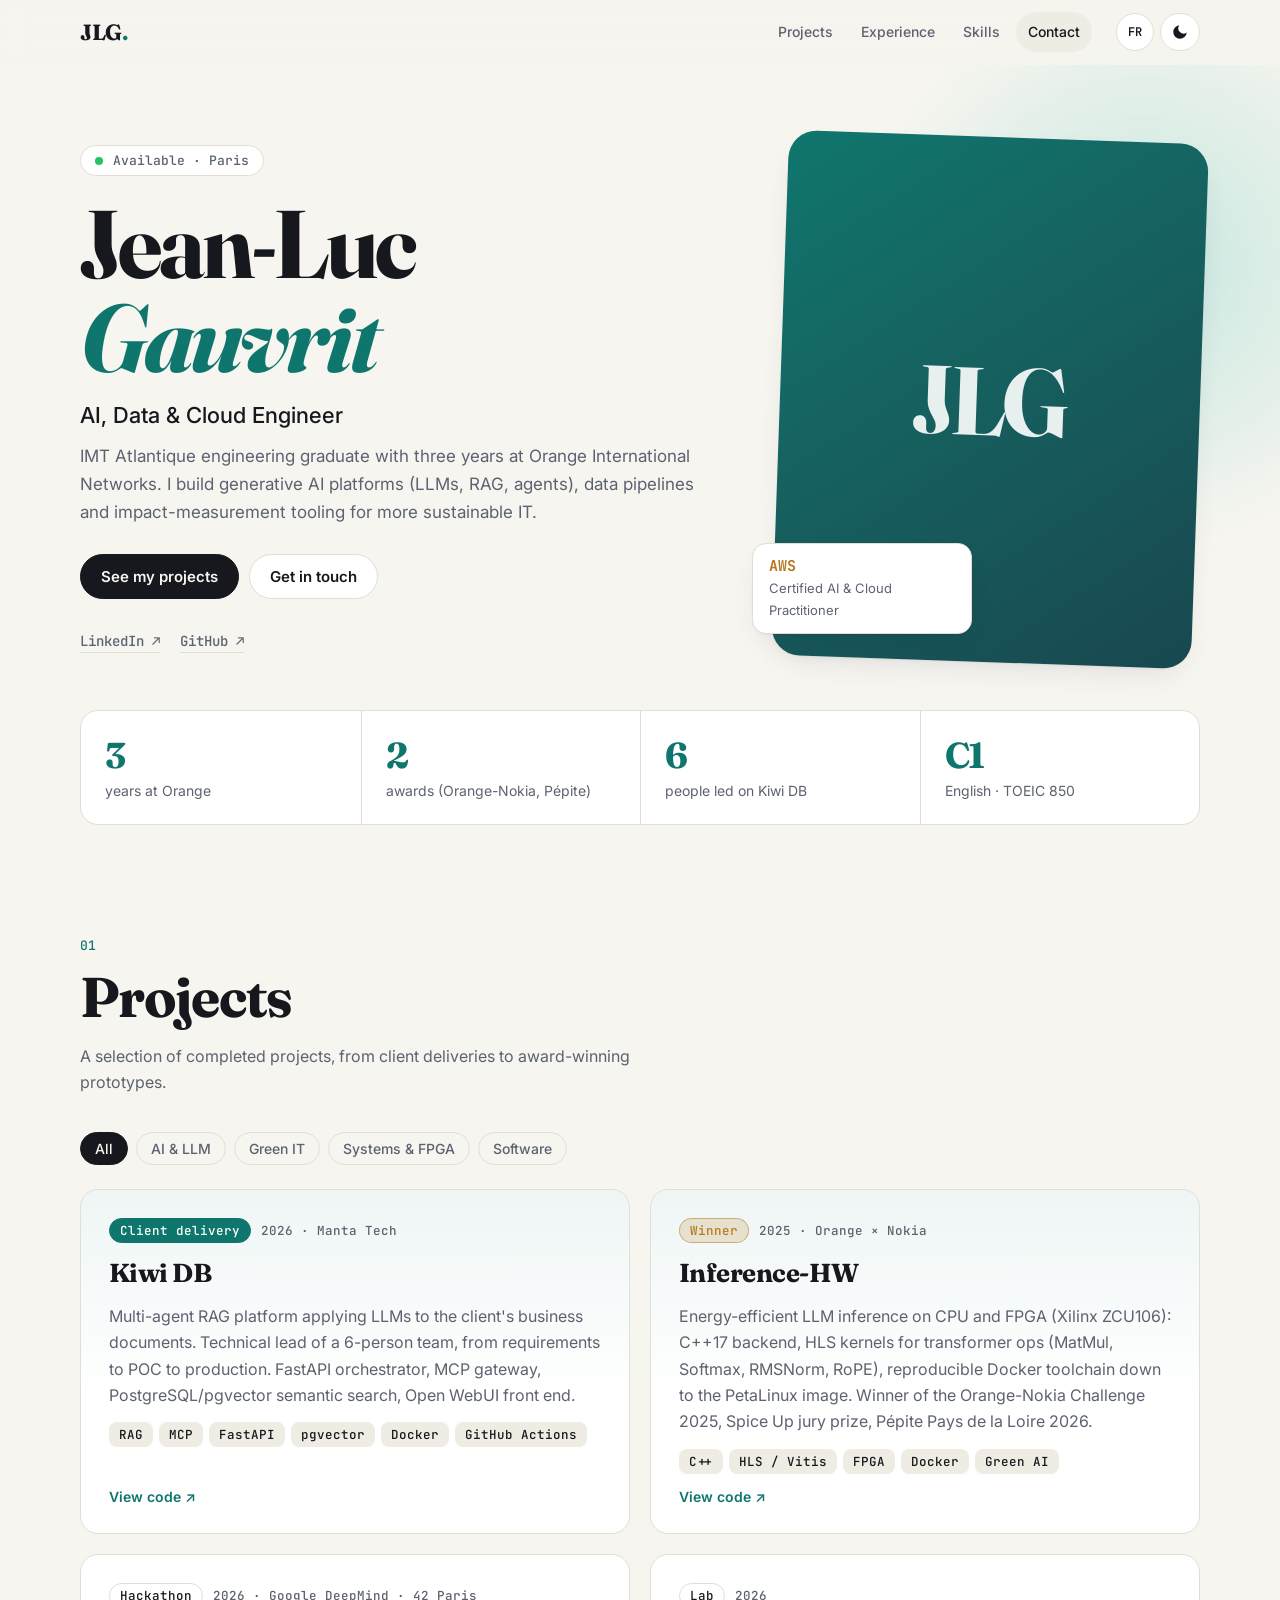
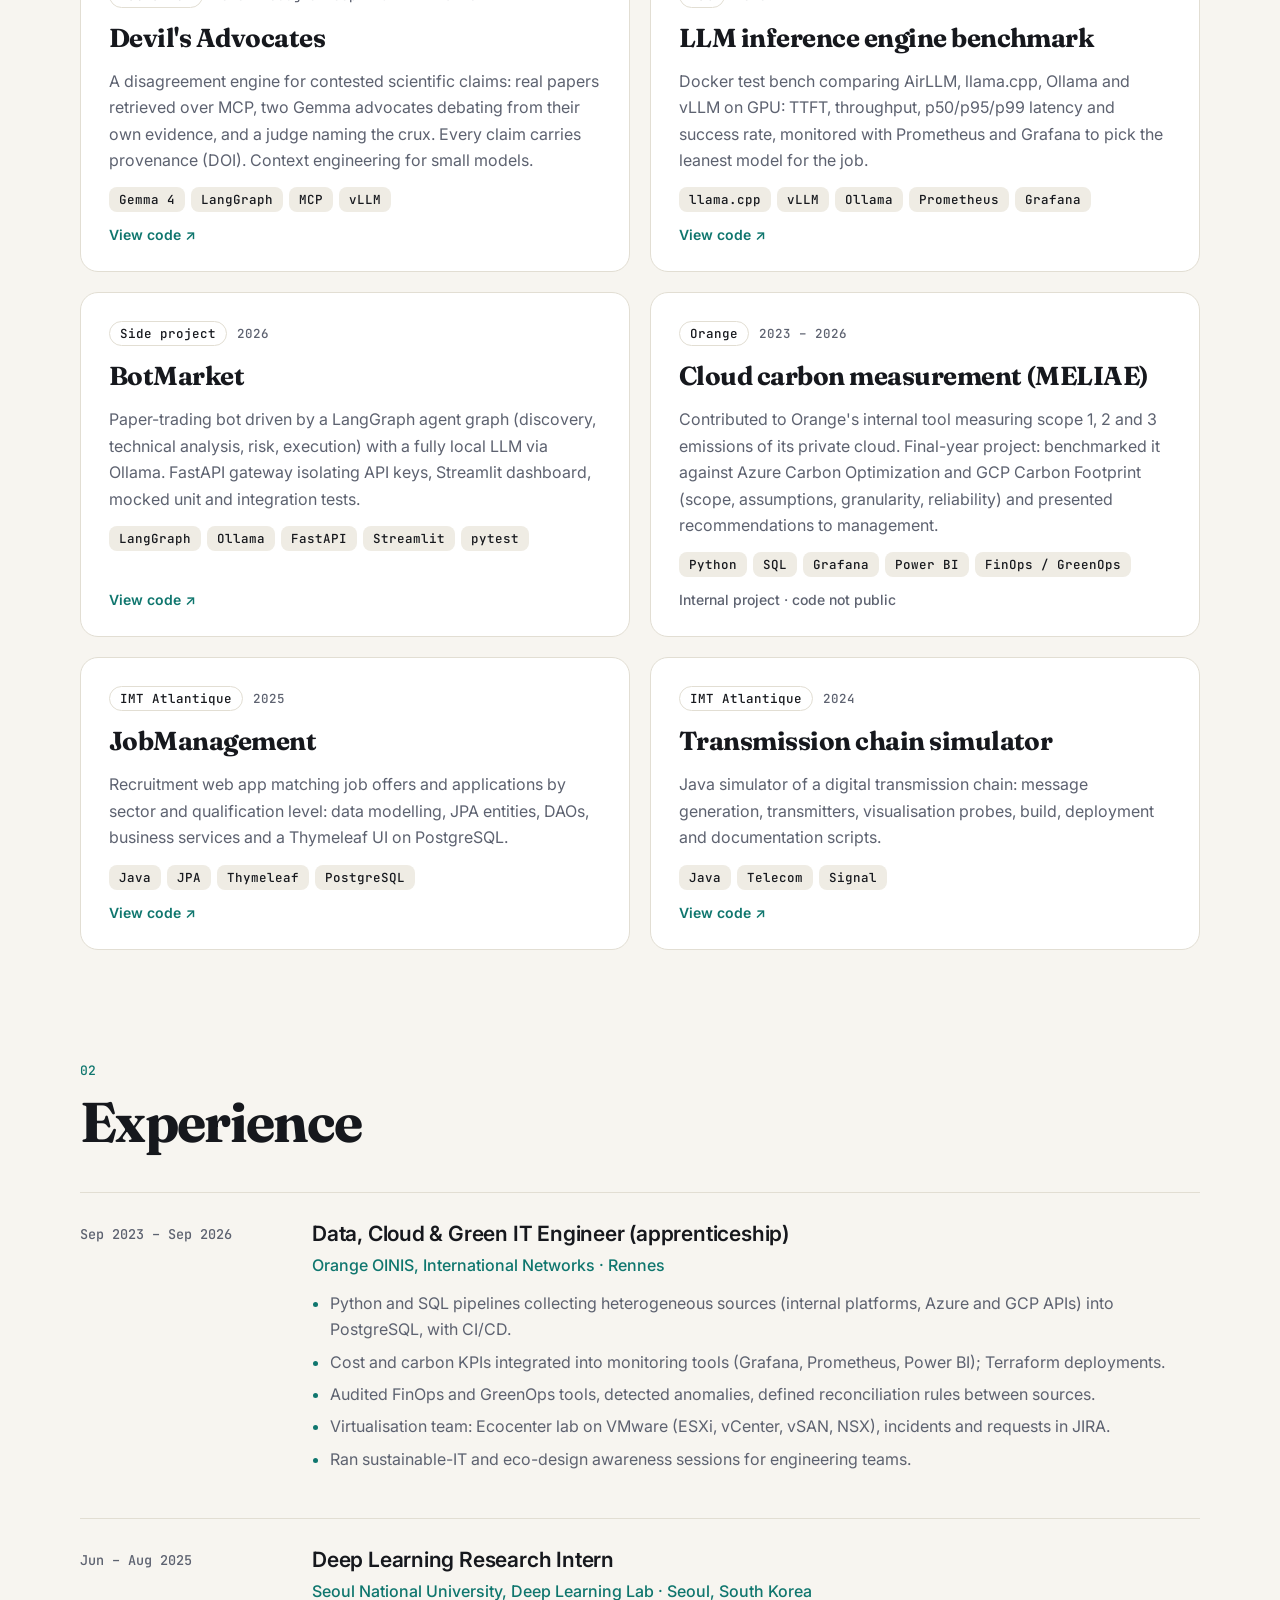
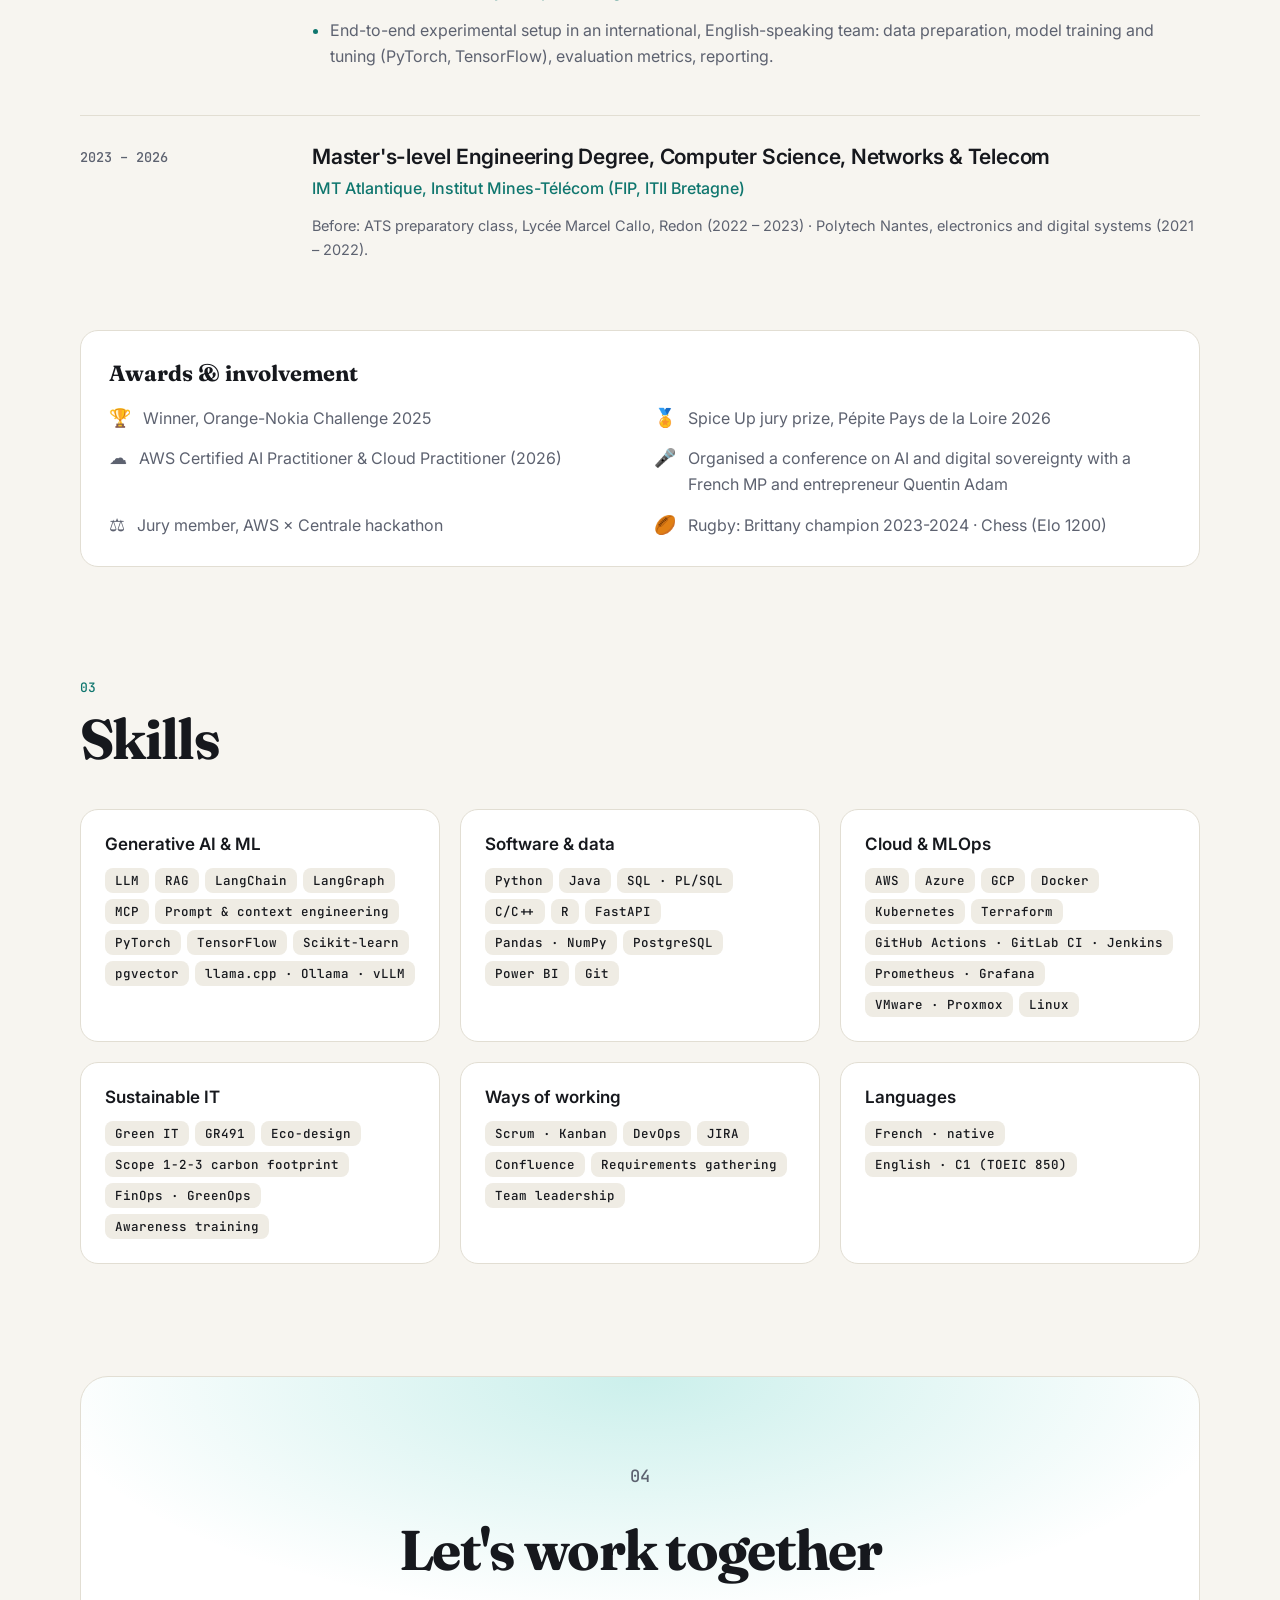
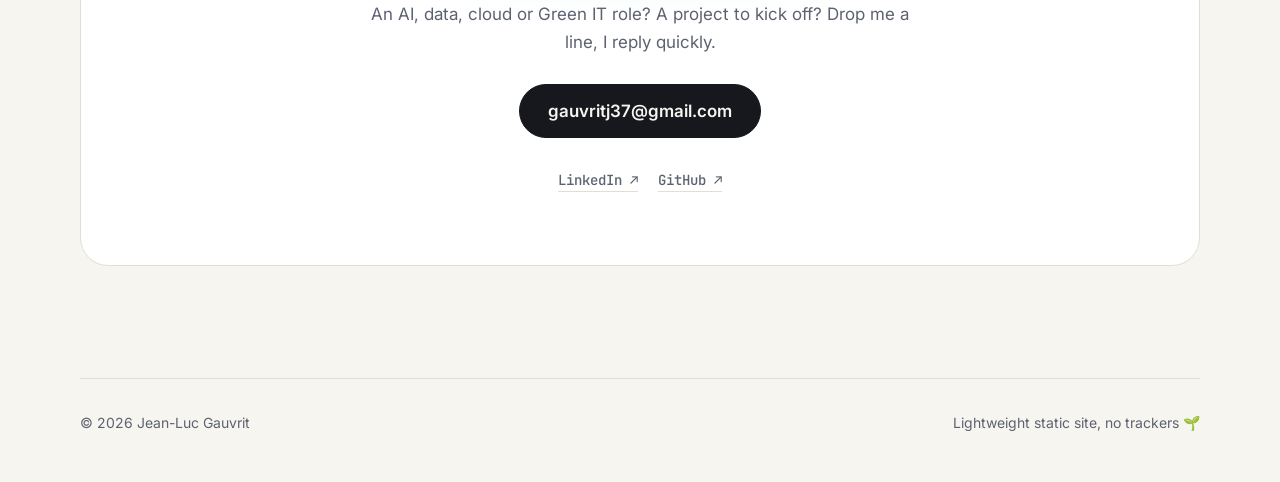
==== index.html @ 1c4a5a90 "Add bilingual static portfolio site for GitHub Pages Single-page portfolio (projects, experience, sk" ====
<!doctype html>
<html lang="fr">
<head>
  <meta charset="utf-8">
  <meta name="viewport" content="width=device-width, initial-scale=1">
  <title>Jean-Luc Gauvrit · Ingénieur IA, Data & Cloud</title>
  <meta name="description" content="Portfolio de Jean-Luc Gauvrit, ingénieur IMT Atlantique : IA générative (LLM, RAG, agents), data, cloud et Green IT. Projets, parcours et contact.">
  <meta property="og:title" content="Jean-Luc Gauvrit · Ingénieur IA, Data & Cloud">
  <meta property="og:description" content="IA générative, data, cloud et Green IT. Projets, parcours et contact.">
  <meta property="og:type" content="website">
  <meta property="og:image" content="assets/img/photo.jpg">
  <link rel="icon" href="assets/img/favicon.svg" type="image/svg+xml">
  <link rel="preconnect" href="https://fonts.googleapis.com">
  <link rel="preconnect" href="https://fonts.gstatic.com" crossorigin>
  <link href="https://fonts.googleapis.com/css2?family=Fraunces:opsz,wght@9..144,500;9..144,700&family=Inter:wght@400;500;600&family=JetBrains+Mono:wght@400;500&display=swap" rel="stylesheet">
  <link rel="stylesheet" href="assets/css/style.css">
  <script>
    // Applique thème et langue avant le rendu pour éviter un flash
    (function () {
      try {
        var t = localStorage.getItem('theme');
        if (t) document.documentElement.dataset.theme = t;
        var l = localStorage.getItem('lang');
        if (l) document.documentElement.lang = l;
      } catch (e) {}
    })();
  </script>
</head>
<body>
  <a class="skip" href="#main">Aller au contenu</a>

  <header class="nav" id="top">
    <div class="wrap nav__inner">
      <a class="brand" href="#top" aria-label="Accueil">JLG<span>.</span></a>
      <nav class="nav__links" aria-label="Navigation principale">
        <a href="#projets"><span lang="fr">Projets</span><span lang="en">Projects</span></a>
        <a href="#parcours"><span lang="fr">Parcours</span><span lang="en">Experience</span></a>
        <a href="#competences"><span lang="fr">Compétences</span><span lang="en">Skills</span></a>
        <a href="#contact">Contact</a>
      </nav>
      <div class="nav__tools">
        <button class="tool" id="langToggle" type="button" aria-label="Switch language">
          <span lang="fr">EN</span><span lang="en">FR</span>
        </button>
        <button class="tool" id="themeToggle" type="button" aria-label="Changer de thème">
          <svg class="i-moon" viewBox="0 0 24 24" width="18" height="18" aria-hidden="true"><path fill="currentColor" d="M21 12.8A9 9 0 1 1 11.2 3a7 7 0 0 0 9.8 9.8Z"/></svg>
          <svg class="i-sun" viewBox="0 0 24 24" width="18" height="18" aria-hidden="true"><circle cx="12" cy="12" r="4.5" fill="currentColor"/><g stroke="currentColor" stroke-width="2" stroke-linecap="round"><path d="M12 2v2M12 20v2M2 12h2M20 12h2M4.9 4.9l1.4 1.4M17.7 17.7l1.4 1.4M4.9 19.1l1.4-1.4M17.7 6.3l1.4-1.4"/></g></svg>
        </button>
      </div>
    </div>
  </header>

  <main id="main">
    <!-- HERO -->
    <section class="hero wrap">
      <div class="hero__text reveal">
        <p class="eyebrow">
          <span class="dot" aria-hidden="true"></span>
          <span lang="fr">Disponible · Paris</span><span lang="en">Available · Paris</span>
        </p>
        <h1>Jean-Luc<br><em>Gauvrit</em></h1>
        <p class="hero__role">
          <span lang="fr">Ingénieur IA, Data &amp; Cloud</span><span lang="en">AI, Data &amp; Cloud Engineer</span>
        </p>
        <p class="hero__lead">
          <span lang="fr">Diplômé d'IMT Atlantique, trois ans chez Orange International Networks. Je conçois des plateformes d'IA générative (LLM, RAG, agents), des pipelines de données et des outils de mesure d'impact pour un numérique plus sobre.</span>
          <span lang="en">IMT Atlantique engineering graduate with three years at Orange International Networks. I build generative AI platforms (LLMs, RAG, agents), data pipelines and impact-measurement tooling for more sustainable IT.</span>
        </p>
        <div class="hero__cta">
          <a class="btn btn--primary" href="#projets"><span lang="fr">Voir mes projets</span><span lang="en">See my projects</span></a>
          <a class="btn" href="#contact"><span lang="fr">Me contacter</span><span lang="en">Get in touch</span></a>
          <a class="btn btn--ghost" id="cvLink" href="assets/cv/CV_Jean-Luc_Gauvrit.pdf" download hidden>
            <svg viewBox="0 0 24 24" width="16" height="16" aria-hidden="true"><path fill="none" stroke="currentColor" stroke-width="2" stroke-linecap="round" stroke-linejoin="round" d="M12 3v12m0 0-5-5m5 5 5-5M4 21h16"/></svg>
            <span lang="fr">CV (PDF)</span><span lang="en">Resume (PDF)</span>
          </a>
        </div>
        <ul class="socials" aria-label="Réseaux">
          <li><a href="https://www.linkedin.com/in/jean-luc-gauvrit-8903a8223/" target="_blank" rel="noopener">LinkedIn ↗</a></li>
          <li><a href="https://github.com/JLucGauvrit" target="_blank" rel="noopener">GitHub ↗</a></li>
        </ul>
      </div>
      <figure class="hero__photo reveal">
        <div class="photo-frame">
          <img src="assets/img/photo.jpg" alt="Portrait de Jean-Luc Gauvrit" width="520" height="640"
               onerror="this.parentElement.classList.add('is-empty'); this.remove();">
          <span class="photo-fallback" aria-hidden="true">JLG</span>
        </div>
        <figcaption class="badge">
          <strong>AWS</strong>
          <span lang="fr">Certifié AI &amp; Cloud Practitioner</span><span lang="en">Certified AI &amp; Cloud Practitioner</span>
        </figcaption>
      </figure>
    </section>

    <!-- STATS -->
    <section class="wrap stats reveal" aria-label="Chiffres clés">
      <div class="stat"><b>3</b><span lang="fr">ans chez Orange</span><span lang="en">years at Orange</span></div>
      <div class="stat"><b>2</b><span lang="fr">prix (Orange-Nokia, Pépite)</span><span lang="en">awards (Orange-Nokia, Pépite)</span></div>
      <div class="stat"><b>6</b><span lang="fr">personnes pilotées sur Kiwi DB</span><span lang="en">people led on Kiwi DB</span></div>
      <div class="stat"><b>C1</b><span lang="fr">anglais · TOEIC 850</span><span lang="en">English · TOEIC 850</span></div>
    </section>

    <!-- PROJETS -->
    <section class="section wrap" id="projets">
      <header class="section__head reveal">
        <p class="kicker">01</p>
        <h2><span lang="fr">Projets</span><span lang="en">Projects</span></h2>
        <p class="section__sub">
          <span lang="fr">Une sélection de projets aboutis, du prototype livré au client à la solution primée.</span>
          <span lang="en">A selection of completed projects, from client deliveries to award-winning prototypes.</span>
        </p>
      </header>

      <div class="filters reveal" role="group" aria-label="Filtrer les projets">
        <button class="chip is-active" data-filter="all"><span lang="fr">Tous</span><span lang="en">All</span></button>
        <button class="chip" data-filter="ia"><span lang="fr">IA &amp; LLM</span><span lang="en">AI &amp; LLM</span></button>
        <button class="chip" data-filter="green">Green IT</button>
        <button class="chip" data-filter="hw"><span lang="fr">Systèmes &amp; FPGA</span><span lang="en">Systems &amp; FPGA</span></button>
        <button class="chip" data-filter="dev"><span lang="fr">Développement</span><span lang="en">Software</span></button>
      </div>

      <div class="projects">
        <article class="project project--feature reveal" data-tags="ia dev">
          <div class="project__meta">
            <span class="pill pill--accent"><span lang="fr">Livré client</span><span lang="en">Client delivery</span></span>
            <span>2026 · Manta Tech</span>
          </div>
          <h3>Kiwi DB</h3>
          <p>
            <span lang="fr">Plateforme RAG multi-agents appliquant les LLM aux documents métier du client. Pilotage technique d'une équipe de 6 : recueil du besoin, POC puis mise en production. Orchestrateur FastAPI, passerelle MCP, recherche sémantique PostgreSQL/pgvector, interface Open WebUI.</span>
            <span lang="en">Multi-agent RAG platform applying LLMs to the client's business documents. Technical lead of a 6-person team, from requirements to POC to production. FastAPI orchestrator, MCP gateway, PostgreSQL/pgvector semantic search, Open WebUI front end.</span>
          </p>
          <ul class="tags"><li>RAG</li><li>MCP</li><li>FastAPI</li><li>pgvector</li><li>Docker</li><li>GitHub Actions</li></ul>
          <a class="project__link" href="https://github.com/JLucGauvrit/Kiwi-DB" target="_blank" rel="noopener"><span lang="fr">Voir le code</span><span lang="en">View code</span> ↗</a>
        </article>

        <article class="project project--feature reveal" data-tags="hw green ia">
          <div class="project__meta">
            <span class="pill pill--gold"><span lang="fr">Lauréat</span><span lang="en">Winner</span></span>
            <span>2025 · Orange × Nokia</span>
          </div>
          <h3>Inference-HW</h3>
          <p>
            <span lang="fr">Inférence de LLM sobre en énergie sur CPU et FPGA (Xilinx ZCU106) : backend C++17, noyaux HLS pour les opérations transformer (MatMul, Softmax, RMSNorm, RoPE), chaîne Docker reproductible jusqu'à l'image PetaLinux. Lauréat du Challenge Orange-Nokia 2025, prix du jury Spice Up, Pépite Pays de la Loire 2026.</span>
            <span lang="en">Energy-efficient LLM inference on CPU and FPGA (Xilinx ZCU106): C++17 backend, HLS kernels for transformer ops (MatMul, Softmax, RMSNorm, RoPE), reproducible Docker toolchain down to the PetaLinux image. Winner of the Orange-Nokia Challenge 2025, Spice Up jury prize, Pépite Pays de la Loire 2026.</span>
          </p>
          <ul class="tags"><li>C++</li><li>HLS / Vitis</li><li>FPGA</li><li>Docker</li><li>Green AI</li></ul>
          <a class="project__link" href="https://github.com/JLucGauvrit/Inference-HW" target="_blank" rel="noopener"><span lang="fr">Voir le code</span><span lang="en">View code</span> ↗</a>
        </article>

        <article class="project reveal" data-tags="ia">
          <div class="project__meta">
            <span class="pill">Hackathon</span>
            <span>2026 · Google DeepMind · 42 Paris</span>
          </div>
          <h3>Devil's Advocates</h3>
          <p>
            <span lang="fr">Moteur de désaccord pour affirmations scientifiques contestées : récupération d'articles réels via MCP, deux avocats Gemma qui débattent chacun à partir de leurs sources, un juge qui nomme le point de bascule. Chaque affirmation est sourcée (DOI). Context engineering pour petits modèles.</span>
            <span lang="en">A disagreement engine for contested scientific claims: real papers retrieved over MCP, two Gemma advocates debating from their own evidence, and a judge naming the crux. Every claim carries provenance (DOI). Context engineering for small models.</span>
          </p>
          <ul class="tags"><li>Gemma 4</li><li>LangGraph</li><li>MCP</li><li>vLLM</li></ul>
          <a class="project__link" href="https://github.com/JLucGauvrit/gemma4-hackthon" target="_blank" rel="noopener"><span lang="fr">Voir le code</span><span lang="en">View code</span> ↗</a>
        </article>

        <article class="project reveal" data-tags="ia green">
          <div class="project__meta">
            <span class="pill">Lab</span>
            <span>2026</span>
          </div>
          <h3><span lang="fr">Benchmark des moteurs d'inférence LLM</span><span lang="en">LLM inference engine benchmark</span></h3>
          <p>
            <span lang="fr">Banc d'essai Docker comparant AirLLM, llama.cpp, Ollama et vLLM sur GPU : TTFT, débit, latences p50/p95/p99, taux de succès. Supervision Prometheus et Grafana pour choisir le modèle le plus sobre adapté au besoin.</span>
            <span lang="en">Docker test bench comparing AirLLM, llama.cpp, Ollama and vLLM on GPU: TTFT, throughput, p50/p95/p99 latency and success rate, monitored with Prometheus and Grafana to pick the leanest model for the job.</span>
          </p>
          <ul class="tags"><li>llama.cpp</li><li>vLLM</li><li>Ollama</li><li>Prometheus</li><li>Grafana</li></ul>
          <a class="project__link" href="https://github.com/JLucGauvrit/Benchmarck-moteurs-inferences" target="_blank" rel="noopener"><span lang="fr">Voir le code</span><span lang="en">View code</span> ↗</a>
        </article>

        <article class="project reveal" data-tags="ia dev">
          <div class="project__meta">
            <span class="pill"><span lang="fr">Projet perso</span><span lang="en">Side project</span></span>
            <span>2026</span>
          </div>
          <h3>BotMarket</h3>
          <p>
            <span lang="fr">Bot de trading en paper trading piloté par un graphe d'agents LangGraph (découverte, analyse technique, risque, exécution) et un LLM 100 % local via Ollama. Passerelle FastAPI isolant les clés API, tableau de bord Streamlit, tests unitaires et d'intégration mockés.</span>
            <span lang="en">Paper-trading bot driven by a LangGraph agent graph (discovery, technical analysis, risk, execution) with a fully local LLM via Ollama. FastAPI gateway isolating API keys, Streamlit dashboard, mocked unit and integration tests.</span>
          </p>
          <ul class="tags"><li>LangGraph</li><li>Ollama</li><li>FastAPI</li><li>Streamlit</li><li>pytest</li></ul>
          <a class="project__link" href="https://github.com/JLucGauvrit/BotMarket" target="_blank" rel="noopener"><span lang="fr">Voir le code</span><span lang="en">View code</span> ↗</a>
        </article>

        <article class="project reveal" data-tags="green">
          <div class="project__meta">
            <span class="pill">Orange</span>
            <span>2023 – 2026</span>
          </div>
          <h3><span lang="fr">Mesure carbone des services cloud (MELIAE)</span><span lang="en">Cloud carbon measurement (MELIAE)</span></h3>
          <p>
            <span lang="fr">Contribution à l'outil interne mesurant les émissions scopes 1, 2 et 3 du cloud privé d'Orange. Projet de fin d'études : comparaison avec Azure Carbon Optimization et GCP Carbon Footprint (périmètre, hypothèses, granularité, fiabilité), recommandations présentées au management.</span>
            <span lang="en">Contributed to Orange's internal tool measuring scope 1, 2 and 3 emissions of its private cloud. Final-year project: benchmarked it against Azure Carbon Optimization and GCP Carbon Footprint (scope, assumptions, granularity, reliability) and presented recommendations to management.</span>
          </p>
          <ul class="tags"><li>Python</li><li>SQL</li><li>Grafana</li><li>Power BI</li><li>FinOps / GreenOps</li></ul>
          <span class="project__link project__link--muted"><span lang="fr">Projet interne · code non public</span><span lang="en">Internal project · code not public</span></span>
        </article>

        <article class="project reveal" data-tags="dev">
          <div class="project__meta">
            <span class="pill">IMT Atlantique</span>
            <span>2025</span>
          </div>
          <h3>JobManagement</h3>
          <p>
            <span lang="fr">Application web de recrutement mettant en relation offres d'emploi et candidatures par secteur et niveau de qualification : modélisation des données, entités JPA, DAO, services métier et interface Thymeleaf sur PostgreSQL.</span>
            <span lang="en">Recruitment web app matching job offers and applications by sector and qualification level: data modelling, JPA entities, DAOs, business services and a Thymeleaf UI on PostgreSQL.</span>
          </p>
          <ul class="tags"><li>Java</li><li>JPA</li><li>Thymeleaf</li><li>PostgreSQL</li></ul>
          <a class="project__link" href="https://github.com/JLucGauvrit/SaaS-Gestionnaire-d-Offres-d-Emploi-et-de-Candidatures" target="_blank" rel="noopener"><span lang="fr">Voir le code</span><span lang="en">View code</span> ↗</a>
        </article>

        <article class="project reveal" data-tags="dev hw">
          <div class="project__meta">
            <span class="pill">IMT Atlantique</span>
            <span>2024</span>
          </div>
          <h3><span lang="fr">Simulateur de chaîne de transmission</span><span lang="en">Transmission chain simulator</span></h3>
          <p>
            <span lang="fr">Simulateur Java d'une chaîne de transmission numérique : génération de messages, transmetteurs, sondes de visualisation, scripts de compilation, de déploiement et de documentation.</span>
            <span lang="en">Java simulator of a digital transmission chain: message generation, transmitters, visualisation probes, build, deployment and documentation scripts.</span>
          </p>
          <ul class="tags"><li>Java</li><li><span lang="fr">Télécoms</span><span lang="en">Telecom</span></li><li><span lang="fr">Signal</span><span lang="en">Signal</span></li></ul>
          <a class="project__link" href="https://github.com/JLucGauvrit/SIT-213" target="_blank" rel="noopener"><span lang="fr">Voir le code</span><span lang="en">View code</span> ↗</a>
        </article>
      </div>
    </section>

    <!-- PARCOURS -->
    <section class="section wrap" id="parcours">
      <header class="section__head reveal">
        <p class="kicker">02</p>
        <h2><span lang="fr">Parcours</span><span lang="en">Experience</span></h2>
      </header>

      <div class="timeline">
        <article class="tl reveal">
          <p class="tl__date"><span lang="fr">Sept. 2023 – Sept. 2026</span><span lang="en">Sep 2023 – Sep 2026</span></p>
          <div class="tl__body">
            <h3><span lang="fr">Ingénieur apprenti Data, Cloud &amp; Green IT</span><span lang="en">Data, Cloud &amp; Green IT Engineer (apprenticeship)</span></h3>
            <p class="tl__org">Orange OINIS, International Networks · Rennes</p>
            <ul>
              <li><span lang="fr">Pipelines Python et SQL collectant des sources hétérogènes (plateformes internes, API Azure et GCP) vers PostgreSQL, avec CI/CD.</span><span lang="en">Python and SQL pipelines collecting heterogeneous sources (internal platforms, Azure and GCP APIs) into PostgreSQL, with CI/CD.</span></li>
              <li><span lang="fr">KPI de coûts et de carbone intégrés aux outils de supervision (Grafana, Prometheus, Power BI) ; déploiements Terraform.</span><span lang="en">Cost and carbon KPIs integrated into monitoring tools (Grafana, Prometheus, Power BI); Terraform deployments.</span></li>
              <li><span lang="fr">Audit des outils FinOps et GreenOps, détection d'anomalies, règles de rapprochement entre sources.</span><span lang="en">Audited FinOps and GreenOps tools, detected anomalies, defined reconciliation rules between sources.</span></li>
              <li><span lang="fr">Équipe Virtualisation : lab Ecocenter sous VMware (ESXi, vCenter, vSAN, NSX), incidents et demandes via JIRA.</span><span lang="en">Virtualisation team: Ecocenter lab on VMware (ESXi, vCenter, vSAN, NSX), incidents and requests in JIRA.</span></li>
              <li><span lang="fr">Sensibilisation des équipes au Numérique Responsable et à l'écoconception.</span><span lang="en">Ran sustainable-IT and eco-design awareness sessions for engineering teams.</span></li>
            </ul>
          </div>
        </article>

        <article class="tl reveal">
          <p class="tl__date"><span lang="fr">Juin – Août 2025</span><span lang="en">Jun – Aug 2025</span></p>
          <div class="tl__body">
            <h3><span lang="fr">Stagiaire de recherche en Deep Learning</span><span lang="en">Deep Learning Research Intern</span></h3>
            <p class="tl__org">Seoul National University, Deep Learning Lab · <span lang="fr">Séoul, Corée du Sud</span><span lang="en">Seoul, South Korea</span></p>
            <ul>
              <li><span lang="fr">Cadre expérimental de bout en bout en équipe internationale et en anglais : préparation des données, entraînement et optimisation de modèles (PyTorch, TensorFlow), métriques d'évaluation, restitution.</span><span lang="en">End-to-end experimental setup in an international, English-speaking team: data preparation, model training and tuning (PyTorch, TensorFlow), evaluation metrics, reporting.</span></li>
            </ul>
          </div>
        </article>

        <article class="tl tl--edu reveal">
          <p class="tl__date">2023 – 2026</p>
          <div class="tl__body">
            <h3><span lang="fr">Diplôme d'ingénieur, Informatique, Réseaux &amp; Télécommunications</span><span lang="en">Master's-level Engineering Degree, Computer Science, Networks &amp; Telecom</span></h3>
            <p class="tl__org">IMT Atlantique, Institut Mines-Télécom (FIP, ITII Bretagne)</p>
            <p class="tl__note"><span lang="fr">Avant : prépa ATS, Lycée Marcel Callo, Redon (2022 – 2023) · Polytech Nantes, électronique et systèmes numériques (2021 – 2022).</span><span lang="en">Before: ATS preparatory class, Lycée Marcel Callo, Redon (2022 – 2023) · Polytech Nantes, electronics and digital systems (2021 – 2022).</span></p>
          </div>
        </article>
      </div>

      <div class="awards reveal">
        <h3 class="awards__title"><span lang="fr">Distinctions &amp; engagements</span><span lang="en">Awards &amp; involvement</span></h3>
        <ul class="awards__list">
          <li><b>🏆</b><span lang="fr">Lauréat du Challenge Orange-Nokia 2025</span><span lang="en">Winner, Orange-Nokia Challenge 2025</span></li>
          <li><b>🏅</b><span lang="fr">Prix du jury Spice Up, Pépite Pays de la Loire 2026</span><span lang="en">Spice Up jury prize, Pépite Pays de la Loire 2026</span></li>
          <li><b>☁️</b><span lang="fr">AWS Certified AI Practitioner &amp; Cloud Practitioner (2026)</span><span lang="en">AWS Certified AI Practitioner &amp; Cloud Practitioner (2026)</span></li>
          <li><b>🎤</b><span lang="fr">Organisation d'une conférence sur l'IA et la souveraineté numérique, avec un député et l'entrepreneur Quentin Adam</span><span lang="en">Organised a conference on AI and digital sovereignty with a French MP and entrepreneur Quentin Adam</span></li>
          <li><b>⚖️</b><span lang="fr">Membre du jury du hackathon AWS × Centrale</span><span lang="en">Jury member, AWS × Centrale hackathon</span></li>
          <li><b>🏉</b><span lang="fr">Rugby : champion de Bretagne 2023-2024 · Échecs (Elo 1200)</span><span lang="en">Rugby: Brittany champion 2023-2024 · Chess (Elo 1200)</span></li>
        </ul>
      </div>
    </section>

    <!-- COMPÉTENCES -->
    <section class="section wrap" id="competences">
      <header class="section__head reveal">
        <p class="kicker">03</p>
        <h2><span lang="fr">Compétences</span><span lang="en">Skills</span></h2>
      </header>
      <div class="skills">
        <div class="skill reveal">
          <h3><span lang="fr">IA générative &amp; ML</span><span lang="en">Generative AI &amp; ML</span></h3>
          <ul class="tags"><li>LLM</li><li>RAG</li><li>LangChain</li><li>LangGraph</li><li>MCP</li><li>Prompt &amp; context engineering</li><li>PyTorch</li><li>TensorFlow</li><li>Scikit-learn</li><li>pgvector</li><li>llama.cpp · Ollama · vLLM</li></ul>
        </div>
        <div class="skill reveal">
          <h3><span lang="fr">Développement &amp; data</span><span lang="en">Software &amp; data</span></h3>
          <ul class="tags"><li>Python</li><li>Java</li><li>SQL · PL/SQL</li><li>C/C++</li><li>R</li><li>FastAPI</li><li>Pandas · NumPy</li><li>PostgreSQL</li><li>Power BI</li><li>Git</li></ul>
        </div>
        <div class="skill reveal">
          <h3><span lang="fr">Cloud &amp; MLOps</span><span lang="en">Cloud &amp; MLOps</span></h3>
          <ul class="tags"><li>AWS</li><li>Azure</li><li>GCP</li><li>Docker</li><li>Kubernetes</li><li>Terraform</li><li>GitHub Actions · GitLab CI · Jenkins</li><li>Prometheus · Grafana</li><li>VMware · Proxmox</li><li>Linux</li></ul>
        </div>
        <div class="skill reveal">
          <h3><span lang="fr">Numérique Responsable</span><span lang="en">Sustainable IT</span></h3>
          <ul class="tags"><li>Green IT</li><li>GR491</li><li><span lang="fr">Écoconception</span><span lang="en">Eco-design</span></li><li><span lang="fr">Empreinte carbone scopes 1-2-3</span><span lang="en">Scope 1-2-3 carbon footprint</span></li><li>FinOps · GreenOps</li><li><span lang="fr">Sensibilisation</span><span lang="en">Awareness training</span></li></ul>
        </div>
        <div class="skill reveal">
          <h3><span lang="fr">Méthodes</span><span lang="en">Ways of working</span></h3>
          <ul class="tags"><li>Scrum · Kanban</li><li>DevOps</li><li>JIRA</li><li>Confluence</li><li><span lang="fr">Recueil du besoin</span><span lang="en">Requirements gathering</span></li><li><span lang="fr">Pilotage d'équipe</span><span lang="en">Team leadership</span></li></ul>
        </div>
        <div class="skill reveal">
          <h3><span lang="fr">Langues</span><span lang="en">Languages</span></h3>
          <ul class="tags"><li><span lang="fr">Français · natif</span><span lang="en">French · native</span></li><li><span lang="fr">Anglais · C1 (TOEIC 850)</span><span lang="en">English · C1 (TOEIC 850)</span></li></ul>
        </div>
      </div>
    </section>

    <!-- CONTACT -->
    <section class="section wrap contact" id="contact">
      <div class="contact__card reveal">
        <p class="kicker">04</p>
        <h2><span lang="fr">Travaillons ensemble</span><span lang="en">Let's work together</span></h2>
        <p>
          <span lang="fr">Un poste en IA, data, cloud ou Green IT ? Un projet à lancer ? Écrivez-moi, je réponds rapidement.</span>
          <span lang="en">An AI, data, cloud or Green IT role? A project to kick off? Drop me a line, I reply quickly.</span>
        </p>
        <a class="btn btn--primary btn--lg" id="mailLink" href="#" data-u="gauvritj37" data-d="gmail.com">
          <span class="mail-text">gauvritj37 [at] gmail.com</span>
        </a>
        <ul class="socials socials--center">
          <li><a href="https://www.linkedin.com/in/jean-luc-gauvrit-8903a8223/" target="_blank" rel="noopener">LinkedIn ↗</a></li>
          <li><a href="https://github.com/JLucGauvrit" target="_blank" rel="noopener">GitHub ↗</a></li>
        </ul>
      </div>
    </section>
  </main>

  <footer class="footer wrap">
    <p>© <span id="year">2026</span> Jean-Luc Gauvrit</p>
    <p><span lang="fr">Site statique, léger et sans traceur</span><span lang="en">Lightweight static site, no trackers</span> 🌱</p>
  </footer>

  <script src="assets/js/main.js" defer></script>
</body>
</html>
---- assets/css/style.css ----
/* ============ Tokens ============ */
:root {
  --bg: #f7f5f0;
  --bg-2: #efece4;
  --surface: #ffffff;
  --text: #16181d;
  --muted: #5d6270;
  --line: #e2ded3;
  --accent: #0f766e;
  --accent-2: #14b8a6;
  --accent-ink: #ffffff;
  --gold: #b7791f;
  --shadow: 0 1px 2px rgba(20, 20, 30, .04), 0 12px 32px -12px rgba(20, 20, 30, .12);
  --radius: 18px;
  --serif: "Fraunces", Georgia, serif;
  --sans: "Inter", system-ui, -apple-system, "Segoe UI", sans-serif;
  --mono: "JetBrains Mono", ui-monospace, monospace;
  color-scheme: light;
}
@media (prefers-color-scheme: dark) {
  :root:not([data-theme="light"]) {
    --bg: #0e1013; --bg-2: #14171c; --surface: #171a20; --text: #eceef2; --muted: #9aa1ae;
    --line: #262a33; --accent: #2dd4bf; --accent-2: #5eead4; --accent-ink: #062a26; --gold: #f0b54a;
    --shadow: 0 1px 2px rgba(0,0,0,.3), 0 16px 40px -16px rgba(0,0,0,.6);
    color-scheme: dark;
  }
}
:root[data-theme="dark"] {
  --bg: #0e1013; --bg-2: #14171c; --surface: #171a20; --text: #eceef2; --muted: #9aa1ae;
  --line: #262a33; --accent: #2dd4bf; --accent-2: #5eead4; --accent-ink: #062a26; --gold: #f0b54a;
  --shadow: 0 1px 2px rgba(0,0,0,.3), 0 16px 40px -16px rgba(0,0,0,.6);
  color-scheme: dark;
}

/* ============ Base ============ */
*, *::before, *::after { box-sizing: border-box; }
html { scroll-behavior: smooth; scroll-padding-top: 80px; overflow-x: clip; }
body {
  margin: 0; background: var(--bg); color: var(--text);
  font: 16px/1.65 var(--sans); -webkit-font-smoothing: antialiased;
  overflow-x: clip;
}
img { max-width: 100%; display: block; }
a { color: inherit; }
h1, h2, h3 { line-height: 1.15; margin: 0; }
.wrap { width: min(1120px, 100% - 32px); margin-inline: auto; }
.skip { position: absolute; left: -999px; }
.skip:focus { left: 16px; top: 16px; z-index: 99; background: var(--surface); padding: 8px 12px; border-radius: 8px; }
:focus-visible { outline: 2px solid var(--accent); outline-offset: 3px; border-radius: 6px; }

/* Bilingue : on n'affiche que la langue active */
html[lang="fr"] [lang="en"], html[lang="en"] [lang="fr"] { display: none !important; }

/* ============ Nav ============ */
.nav {
  position: sticky; top: 0; z-index: 50;
  background: color-mix(in srgb, var(--bg) 82%, transparent);
  backdrop-filter: saturate(1.4) blur(14px); -webkit-backdrop-filter: saturate(1.4) blur(14px);
  border-bottom: 1px solid transparent; transition: border-color .3s;
}
.nav.is-scrolled { border-bottom-color: var(--line); }
.nav__inner { display: flex; align-items: center; gap: 24px; height: 64px; }
.brand { font: 700 22px var(--serif); text-decoration: none; letter-spacing: -.02em; }
.brand span { color: var(--accent); }
.nav__links { display: flex; gap: 4px; margin-left: auto; }
.nav__links a {
  text-decoration: none; color: var(--muted); font-size: 14px; font-weight: 500;
  padding: 8px 12px; border-radius: 999px; transition: color .2s, background .2s;
}
.nav__links a:hover, .nav__links a.is-current { color: var(--text); background: var(--bg-2); }
.nav__tools { display: flex; gap: 6px; }
.tool {
  display: grid; place-items: center; min-width: 38px; height: 38px; padding: 0 10px;
  border: 1px solid var(--line); background: var(--surface); color: var(--text);
  border-radius: 999px; cursor: pointer; font: 600 12px var(--mono);
  transition: border-color .2s, transform .2s;
}
.tool:hover { border-color: var(--accent); }
.i-sun { display: none; }
:root[data-theme="dark"] .i-sun { display: block; }
:root[data-theme="dark"] .i-moon { display: none; }
@media (prefers-color-scheme: dark) {
  :root:not([data-theme="light"]) .i-sun { display: block; }
  :root:not([data-theme="light"]) .i-moon { display: none; }
}

/* ============ Hero ============ */
.hero {
  display: grid; grid-template-columns: 1.25fr .9fr; gap: 56px; align-items: center;
  padding: 72px 0 48px; position: relative;
}
.hero::before {
  content: ""; position: absolute; inset: -80px -20% auto auto; width: 560px; height: 560px; z-index: -1;
  background: radial-gradient(closest-side, color-mix(in srgb, var(--accent-2) 22%, transparent), transparent);
  filter: blur(20px);
}
.eyebrow {
  display: inline-flex; align-items: center; gap: 10px; margin: 0 0 20px;
  font: 500 13px var(--mono); color: var(--muted);
  border: 1px solid var(--line); background: var(--surface); padding: 6px 14px; border-radius: 999px;
}
.dot { width: 8px; height: 8px; border-radius: 50%; background: #22c55e; box-shadow: 0 0 0 0 rgba(34,197,94,.6); animation: pulse 2.2s infinite; }
@keyframes pulse { 70% { box-shadow: 0 0 0 10px rgba(34,197,94,0); } 100% { box-shadow: 0 0 0 0 rgba(34,197,94,0); } }
h1 {
  font: 700 clamp(48px, 8vw, 96px)/.98 var(--serif); letter-spacing: -.035em;
}
h1 em { font-style: italic; color: var(--accent); }
.hero__role { font: 500 clamp(18px, 2.2vw, 22px) var(--sans); margin: 18px 0 0; }
.hero__lead { color: var(--muted); font-size: 17px; max-width: 56ch; margin: 14px 0 28px; }
.hero__cta { display: flex; flex-wrap: wrap; gap: 10px; }
.btn {
  display: inline-flex; align-items: center; gap: 8px; text-decoration: none;
  font: 600 15px var(--sans); padding: 12px 20px; border-radius: 999px;
  border: 1px solid var(--line); background: var(--surface); color: var(--text);
  transition: transform .2s, border-color .2s, background .2s, box-shadow .2s;
}
.btn:hover { transform: translateY(-2px); border-color: var(--text); }
.btn--primary { background: var(--text); color: var(--bg); border-color: var(--text); }
.btn--primary:hover { box-shadow: var(--shadow); }
.btn--ghost { background: transparent; }
.btn--lg { font-size: 17px; padding: 16px 28px; }
.btn[hidden] { display: none; }
.socials { list-style: none; display: flex; gap: 20px; padding: 0; margin: 28px 0 0; }
.socials a { font: 500 14px var(--mono); color: var(--muted); text-decoration: none; border-bottom: 1px solid var(--line); padding-bottom: 2px; }
.socials a:hover { color: var(--accent); border-color: var(--accent); }
.socials--center { justify-content: center; }

.hero__photo { margin: 0; position: relative; justify-self: end; width: 100%; max-width: 420px; }
.photo-frame {
  position: relative; aspect-ratio: 4 / 5; border-radius: 28px; overflow: hidden;
  background: linear-gradient(145deg, var(--accent), color-mix(in srgb, var(--accent) 40%, #1e293b));
  box-shadow: var(--shadow); transform: rotate(2deg); transition: transform .5s;
}
.photo-frame:hover { transform: rotate(0); }
.photo-frame img { width: 100%; height: 100%; object-fit: cover; position: relative; z-index: 1; }
.photo-fallback {
  position: absolute; inset: 0; display: grid; place-items: center;
  font: 700 96px var(--serif); color: rgba(255,255,255,.9); letter-spacing: -.04em;
}
.badge {
  position: absolute; left: -28px; bottom: 28px; z-index: 2;
  display: flex; flex-direction: column; gap: 2px; max-width: 220px;
  background: var(--surface); border: 1px solid var(--line); border-radius: 14px;
  padding: 12px 16px; box-shadow: var(--shadow); font-size: 13px; color: var(--muted);
}
.badge strong { font: 700 15px var(--mono); color: var(--gold); }

/* ============ Stats ============ */
.stats {
  display: grid; grid-template-columns: repeat(4, 1fr);
  border: 1px solid var(--line); border-radius: var(--radius); background: var(--surface); overflow: hidden;
}
.stat { padding: 22px 24px; display: flex; flex-direction: column; gap: 2px; }
.stat + .stat { border-left: 1px solid var(--line); }
.stat b { font: 700 36px var(--serif); letter-spacing: -.03em; color: var(--accent); }
.stat span { color: var(--muted); font-size: 14px; }

/* ============ Sections ============ */
.section { padding: 112px 0 0; }
.section__head { margin-bottom: 36px; }
.kicker { font: 500 13px var(--mono); color: var(--accent); margin: 0 0 8px; }
h2 { font: 700 clamp(36px, 5vw, 56px) var(--serif); letter-spacing: -.03em; }
.section__sub { color: var(--muted); max-width: 60ch; margin: 12px 0 0; }

/* Filters */
.filters { display: flex; flex-wrap: wrap; gap: 8px; margin-bottom: 24px; }
.chip {
  font: 500 14px var(--sans); color: var(--muted); cursor: pointer;
  border: 1px solid var(--line); background: transparent; padding: 7px 14px; border-radius: 999px;
  transition: all .2s;
}
.chip:hover { color: var(--text); border-color: var(--text); }
.chip.is-active { background: var(--text); color: var(--bg); border-color: var(--text); }

/* Projects */
.projects { display: grid; grid-template-columns: repeat(2, 1fr); gap: 20px; }
.project {
  position: relative; display: flex; flex-direction: column; gap: 14px;
  background: var(--surface); border: 1px solid var(--line); border-radius: var(--radius);
  padding: 28px; transition: transform .3s, border-color .3s, box-shadow .3s;
}
.project:hover { transform: translateY(-4px); border-color: color-mix(in srgb, var(--accent) 50%, var(--line)); box-shadow: var(--shadow); }
.project--feature { background: linear-gradient(180deg, color-mix(in srgb, var(--accent) 7%, var(--surface)), var(--surface) 60%); }
.project.is-hidden { display: none; }
.project h3 { font: 700 26px var(--serif); letter-spacing: -.02em; }
.project p { margin: 0; color: var(--muted); }
.project__meta { display: flex; flex-wrap: wrap; align-items: center; gap: 10px; font: 500 12.5px var(--mono); color: var(--muted); }
.pill { border: 1px solid var(--line); border-radius: 999px; padding: 3px 10px; color: var(--text); }
.pill--accent { background: var(--accent); border-color: var(--accent); color: var(--accent-ink); }
.pill--gold { background: color-mix(in srgb, var(--gold) 18%, transparent); border-color: color-mix(in srgb, var(--gold) 50%, transparent); color: var(--gold); }
.tags { list-style: none; display: flex; flex-wrap: wrap; gap: 6px; padding: 0; margin: 0; }
.tags li { font: 500 12.5px var(--mono); background: var(--bg-2); color: var(--text); padding: 4px 10px; border-radius: 8px; }
.project__link { margin-top: auto; font: 600 14px var(--sans); color: var(--accent); text-decoration: none; }
.project__link:hover { text-decoration: underline; }
.project__link::after { content: ""; position: absolute; inset: 0; border-radius: inherit; }
.project__link--muted { color: var(--muted); font-weight: 500; }
.project__link--muted::after { display: none; }

/* Timeline */
.timeline { position: relative; display: grid; gap: 12px; }
.tl {
  display: grid; grid-template-columns: 200px 1fr; gap: 32px;
  padding: 28px 0; border-top: 1px solid var(--line);
}
.tl__date { font: 500 13.5px var(--mono); color: var(--muted); margin: 4px 0 0; }
.tl h3 { font: 600 21px var(--sans); letter-spacing: -.01em; }
.tl__org { color: var(--accent); font-weight: 500; margin: 6px 0 12px; }
.tl ul { margin: 0; padding-left: 18px; color: var(--muted); }
.tl li { margin-bottom: 6px; }
.tl li::marker { color: var(--accent); }
.tl__note { color: var(--muted); font-size: 14.5px; margin: 0; }

.awards { margin-top: 40px; background: var(--surface); border: 1px solid var(--line); border-radius: var(--radius); padding: 28px; }
.awards__title { font: 700 22px var(--serif); margin-bottom: 18px; }
.awards__list { list-style: none; padding: 0; margin: 0; display: grid; grid-template-columns: repeat(2, 1fr); gap: 14px 28px; }
.awards__list li { display: flex; gap: 12px; align-items: flex-start; color: var(--muted); }
.awards__list b { font-size: 18px; line-height: 1.4; }

/* Skills */
.skills { display: grid; grid-template-columns: repeat(3, 1fr); gap: 20px; }
.skill { background: var(--surface); border: 1px solid var(--line); border-radius: var(--radius); padding: 24px; }
.skill h3 { font: 600 17px var(--sans); margin-bottom: 14px; }

/* Contact */
.contact { padding-bottom: 40px; }
.contact__card {
  text-align: center; padding: 72px 32px; border-radius: 28px;
  background:
    radial-gradient(600px 240px at 50% 0%, color-mix(in srgb, var(--accent-2) 22%, transparent), transparent),
    var(--surface);
  border: 1px solid var(--line);
}
.contact__card p { color: var(--muted); max-width: 52ch; margin: 16px auto 28px; font-size: 17px; }

.footer {
  display: flex; justify-content: space-between; flex-wrap: wrap; gap: 8px;
  padding: 32px 0 48px; color: var(--muted); font-size: 14px; border-top: 1px solid var(--line); margin-top: 72px;
}
.footer p { margin: 0; }

/* Reveal on scroll */
.reveal { opacity: 0; transform: translateY(18px); transition: opacity .7s ease, transform .7s ease; }
.reveal.is-visible { opacity: 1; transform: none; }
.no-js .reveal { opacity: 1; transform: none; }
@media (prefers-reduced-motion: reduce) {
  html { scroll-behavior: auto; }
  .reveal { opacity: 1; transform: none; transition: none; }
  .dot { animation: none; }
}

/* ============ Responsive ============ */
@media (max-width: 900px) {
  .hero { grid-template-columns: 1fr; gap: 40px; padding-top: 40px; }
  .hero__photo { justify-self: center; max-width: 340px; order: -1; }
  .badge { left: auto; right: -8px; bottom: 16px; }
  .stats { grid-template-columns: repeat(2, 1fr); }
  .stat:nth-child(3) { border-left: 0; }
  .stat:nth-child(n+3) { border-top: 1px solid var(--line); }
  .projects, .awards__list { grid-template-columns: 1fr; }
  .skills { grid-template-columns: 1fr 1fr; }
  .tl { grid-template-columns: 1fr; gap: 8px; }
}
@media (max-width: 640px) {
  .nav__links { display: none; }
  .nav__tools { margin-left: auto; }
  .skills { grid-template-columns: 1fr; }
  .project { padding: 22px; }
  .section { padding-top: 80px; }
  .contact__card { padding: 48px 20px; }
  .btn--lg { font-size: 15px; padding: 14px 20px; }
}
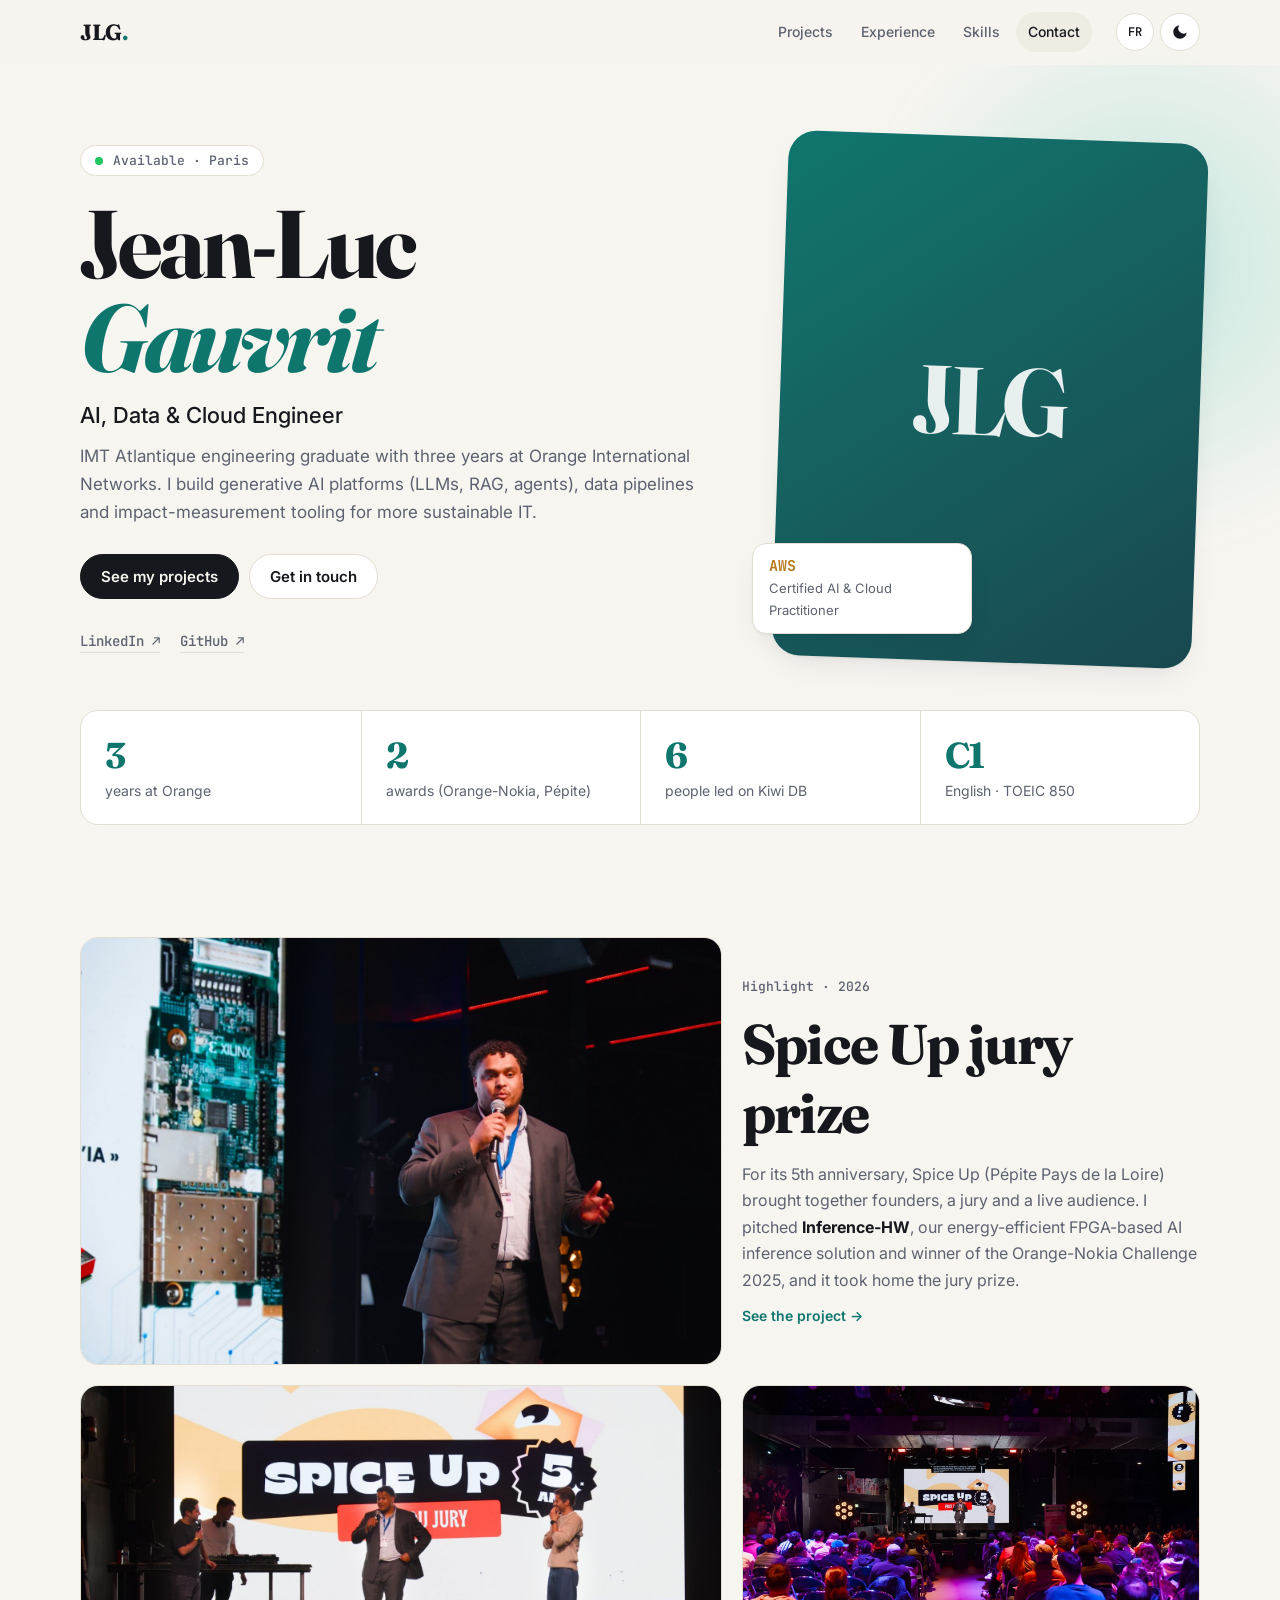
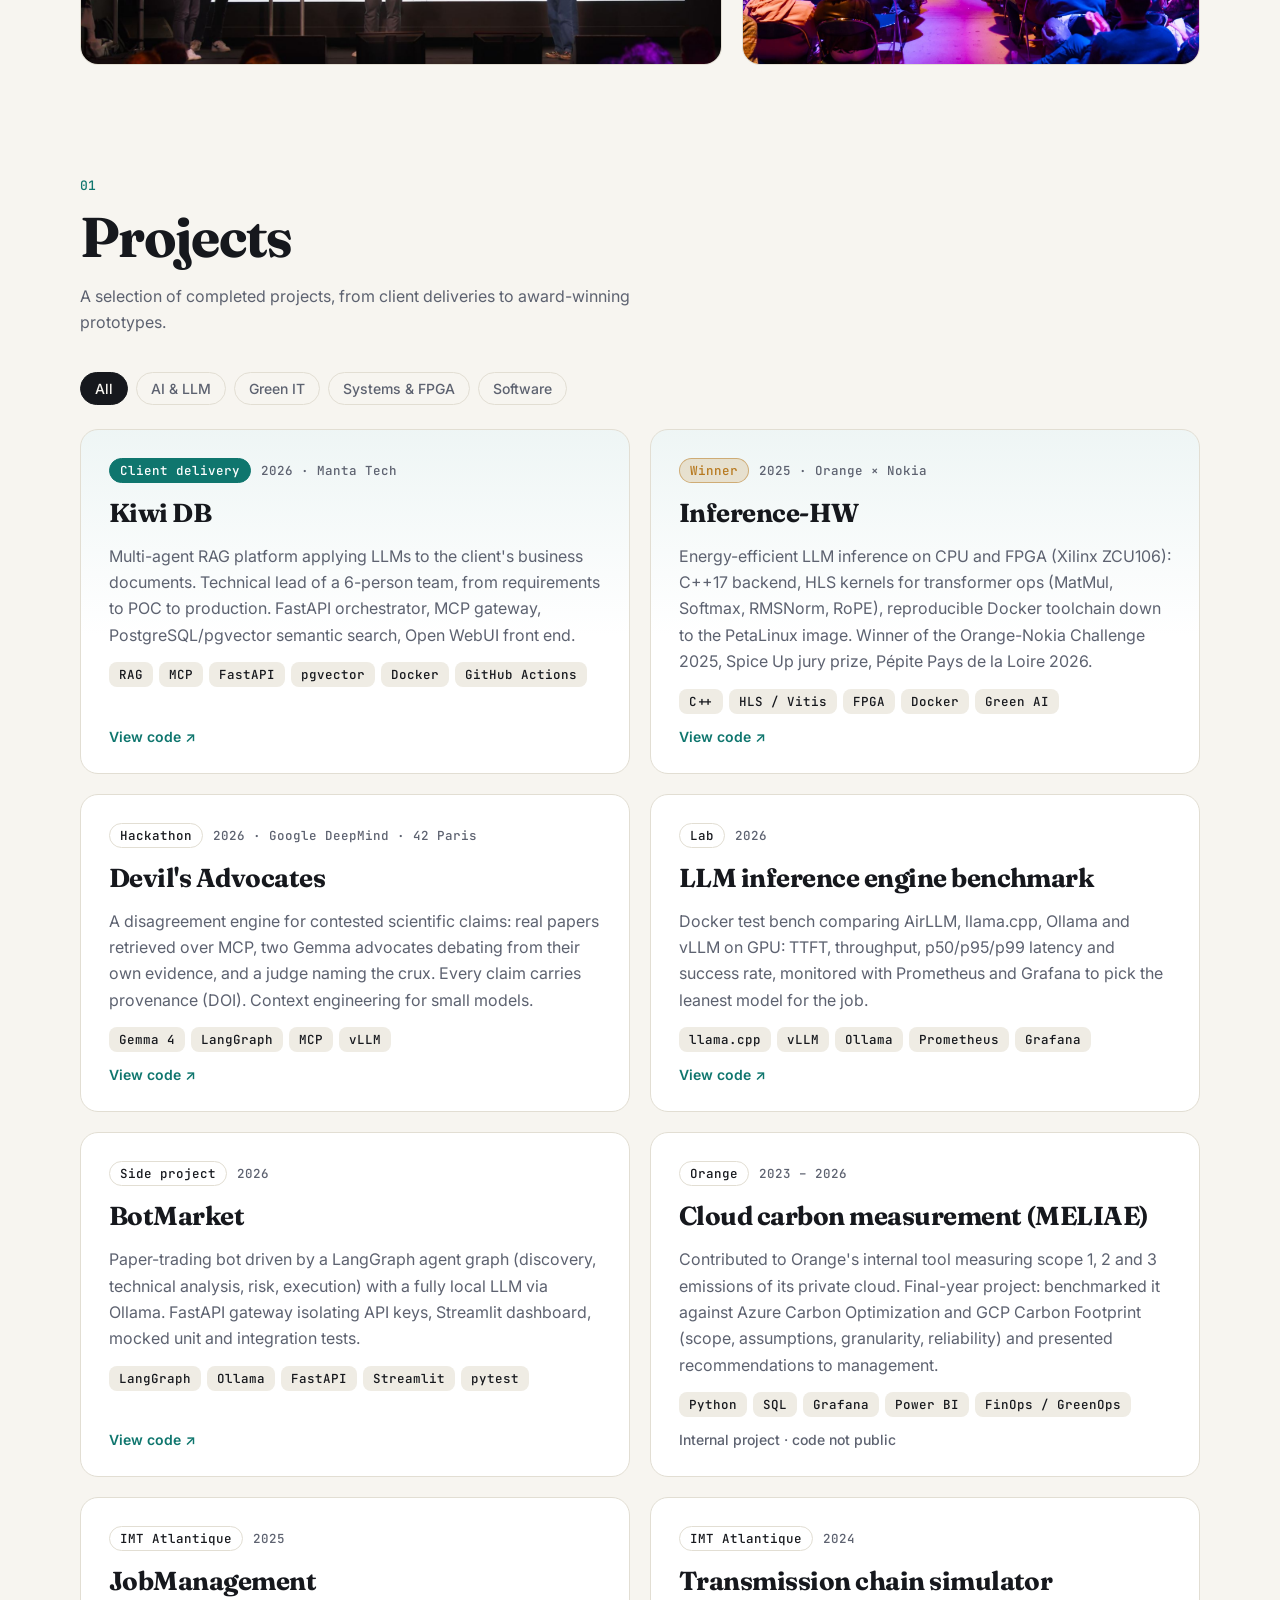
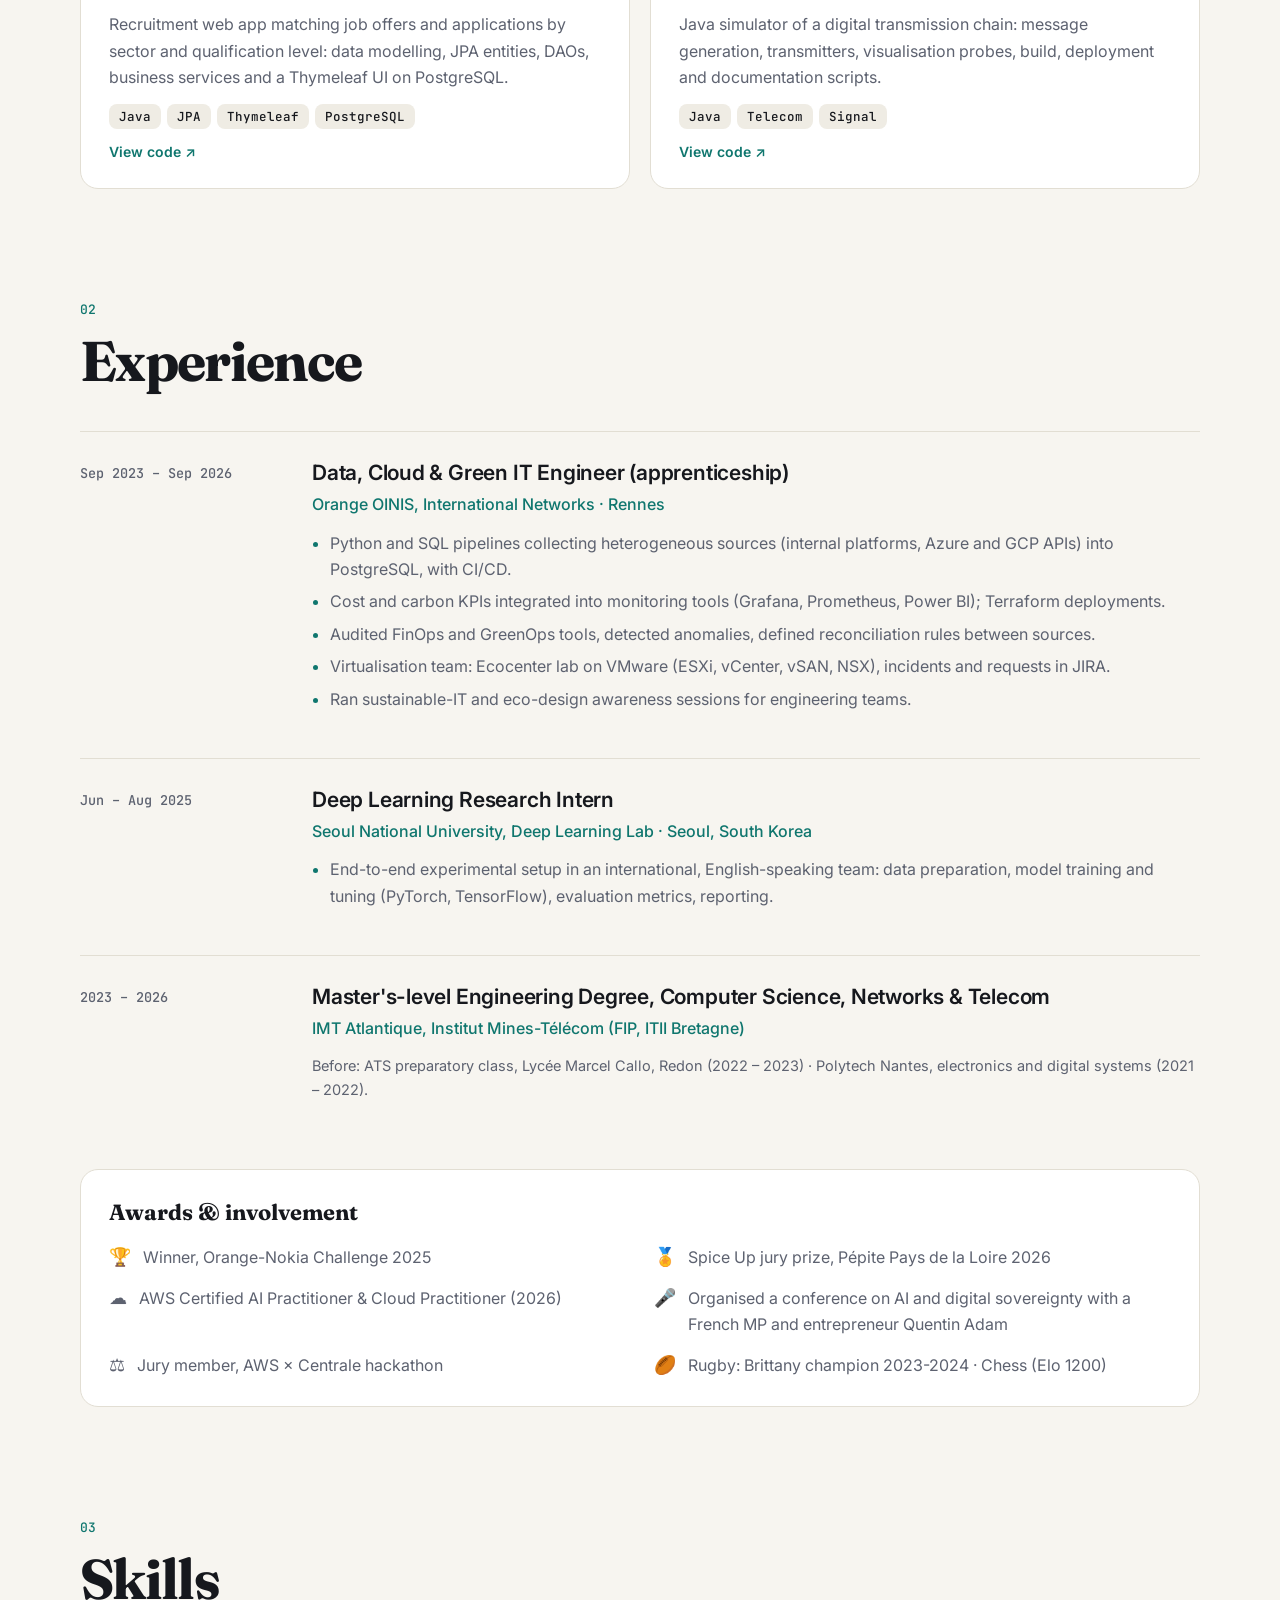
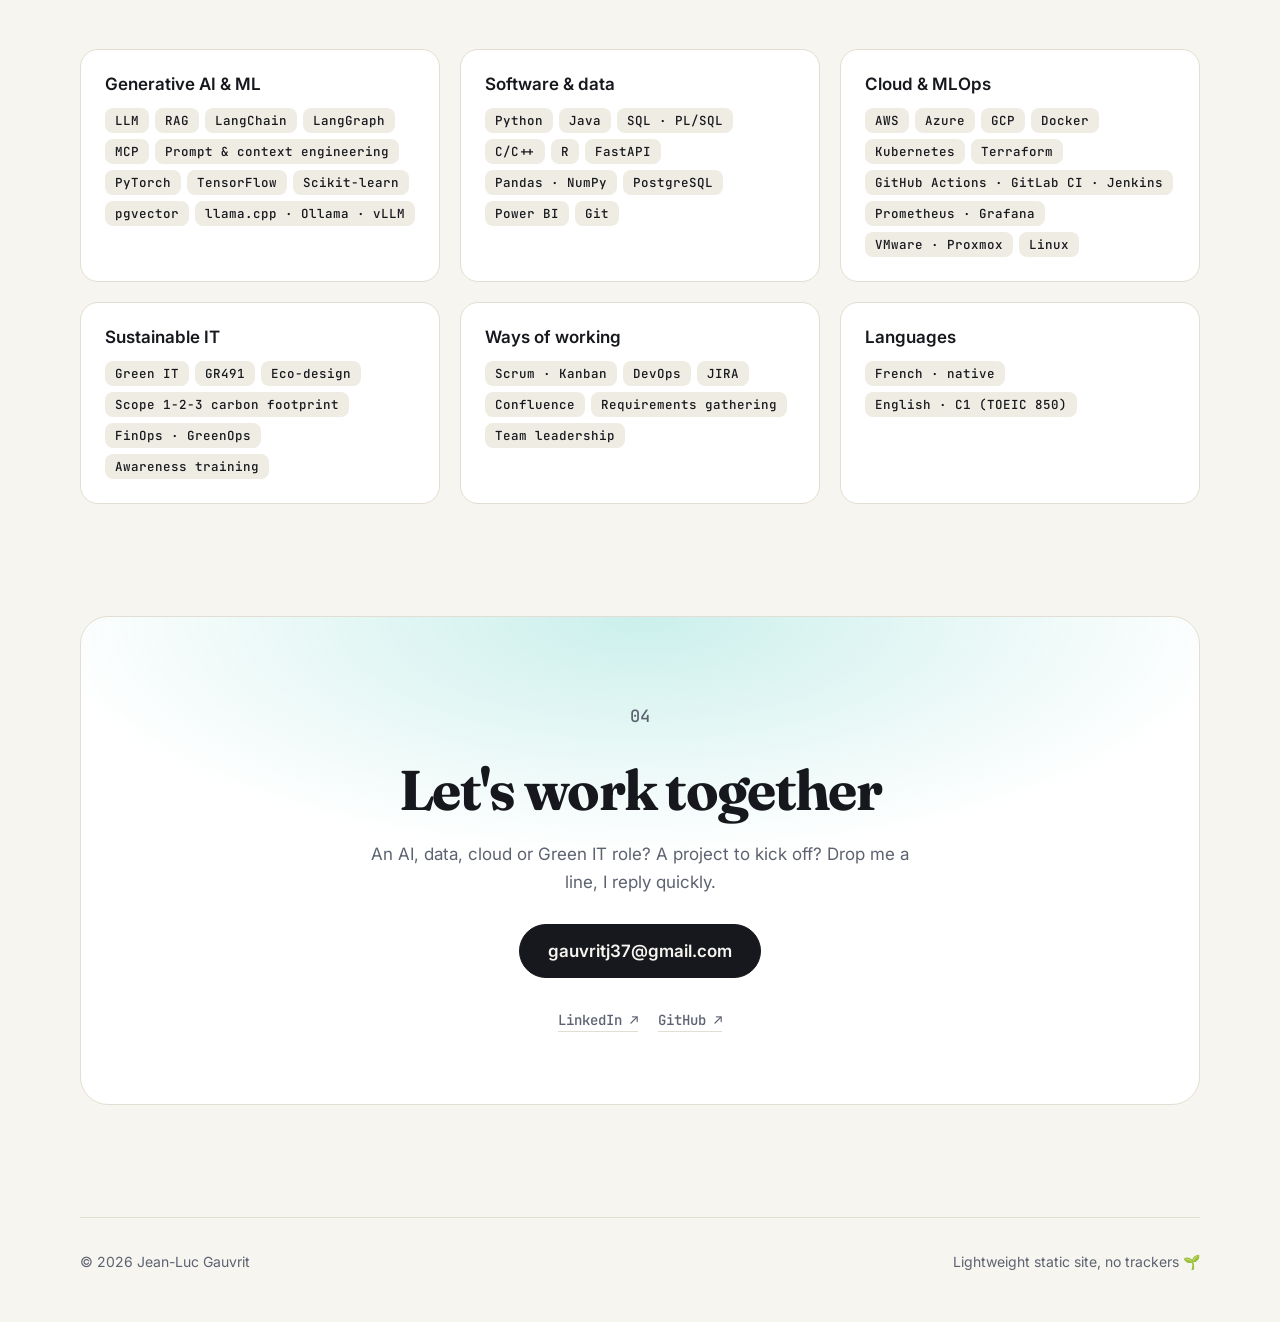
==== commit b2636f85: "Add Spice Up highlight section and GitHub Pages deploy workflow - Spice Up jury prize section with t" ====
--- a/index.html
+++ b/index.html
@@ -100,6 +100,30 @@
       <div class="stat"><b>C1</b><span lang="fr">anglais · TOEIC 850</span><span lang="en">English · TOEIC 850</span></div>
     </section>
 
+    <!-- À LA UNE : SPICE UP -->
+    <section class="section wrap highlight" id="spiceup" aria-labelledby="spiceup-title">
+      <div class="highlight__grid">
+        <figure class="highlight__main reveal">
+          <img src="assets/img/spiceup/pitch.jpg" alt="Pitch d'Inference-HW sur scène au Spice Up, devant une carte FPGA Xilinx projetée à l'écran" loading="lazy" width="1600" height="1070">
+        </figure>
+        <div class="highlight__text reveal">
+          <p class="kicker"><span lang="fr">À la une · 2026</span><span lang="en">Highlight · 2026</span></p>
+          <h2 id="spiceup-title"><span lang="fr">Prix du jury Spice Up</span><span lang="en">Spice Up jury prize</span></h2>
+          <p>
+            <span lang="fr">Pour ses 5 ans, Spice Up (Pépite Pays de la Loire) a réuni porteurs de projets, jury et public. J'y ai pitché <strong>Inference-HW</strong>, notre solution d'inférence IA sobre en énergie sur FPGA, déjà lauréate du Challenge Orange-Nokia 2025, et le jury lui a décerné son prix.</span>
+            <span lang="en">For its 5th anniversary, Spice Up (Pépite Pays de la Loire) brought together founders, a jury and a live audience. I pitched <strong>Inference-HW</strong>, our energy-efficient FPGA-based AI inference solution and winner of the Orange-Nokia Challenge 2025, and it took home the jury prize.</span>
+          </p>
+          <a class="project__link" href="#projets"><span lang="fr">Voir le projet</span><span lang="en">See the project</span> →</a>
+        </div>
+        <figure class="highlight__thumb reveal">
+          <img src="assets/img/spiceup/prix-jury.jpg" alt="Remise du prix du jury sur la scène du Spice Up" loading="lazy" width="1600" height="1070">
+        </figure>
+        <figure class="highlight__thumb reveal">
+          <img src="assets/img/spiceup/salle.jpg" alt="La salle comble pendant la cérémonie Spice Up" loading="lazy" width="1600" height="1070">
+        </figure>
+      </div>
+    </section>
+
     <!-- PROJETS -->
     <section class="section wrap" id="projets">
       <header class="section__head reveal">
--- a/assets/css/style.css
+++ b/assets/css/style.css
@@ -162,6 +162,25 @@
 h2 { font: 700 clamp(36px, 5vw, 56px) var(--serif); letter-spacing: -.03em; }
 .section__sub { color: var(--muted); max-width: 60ch; margin: 12px 0 0; }
 
+
+/* Highlight (Spice Up) */
+.highlight__grid {
+  display: grid; grid-template-columns: 1.4fr 1fr; grid-template-areas: "main text" "t1 t2"; gap: 20px;
+}
+.highlight__grid figure { margin: 0; border-radius: var(--radius); overflow: hidden; border: 1px solid var(--line); background: #000; }
+.highlight__grid img { width: 100%; height: 100%; object-fit: cover; transition: transform .6s; }
+.highlight__grid figure:hover img { transform: scale(1.03); }
+.highlight__main { grid-area: main; aspect-ratio: 3 / 2; }
+.highlight__text { grid-area: text; align-self: center; display: flex; flex-direction: column; gap: 14px; }
+.highlight__text p { color: var(--muted); margin: 0; }
+.highlight__text strong { color: var(--text); }
+.highlight__thumb { height: clamp(180px, 24vw, 280px); }
+.highlight__thumb:nth-of-type(2) { grid-area: t1; }
+.highlight__thumb:nth-of-type(3) { grid-area: t2; }
+@media (max-width: 900px) {
+  .highlight__grid { grid-template-columns: 1fr 1fr; grid-template-areas: "text text" "main main" "t1 t2"; }
+}
+
 /* Filters */
 .filters { display: flex; flex-wrap: wrap; gap: 8px; margin-bottom: 24px; }
 .chip {
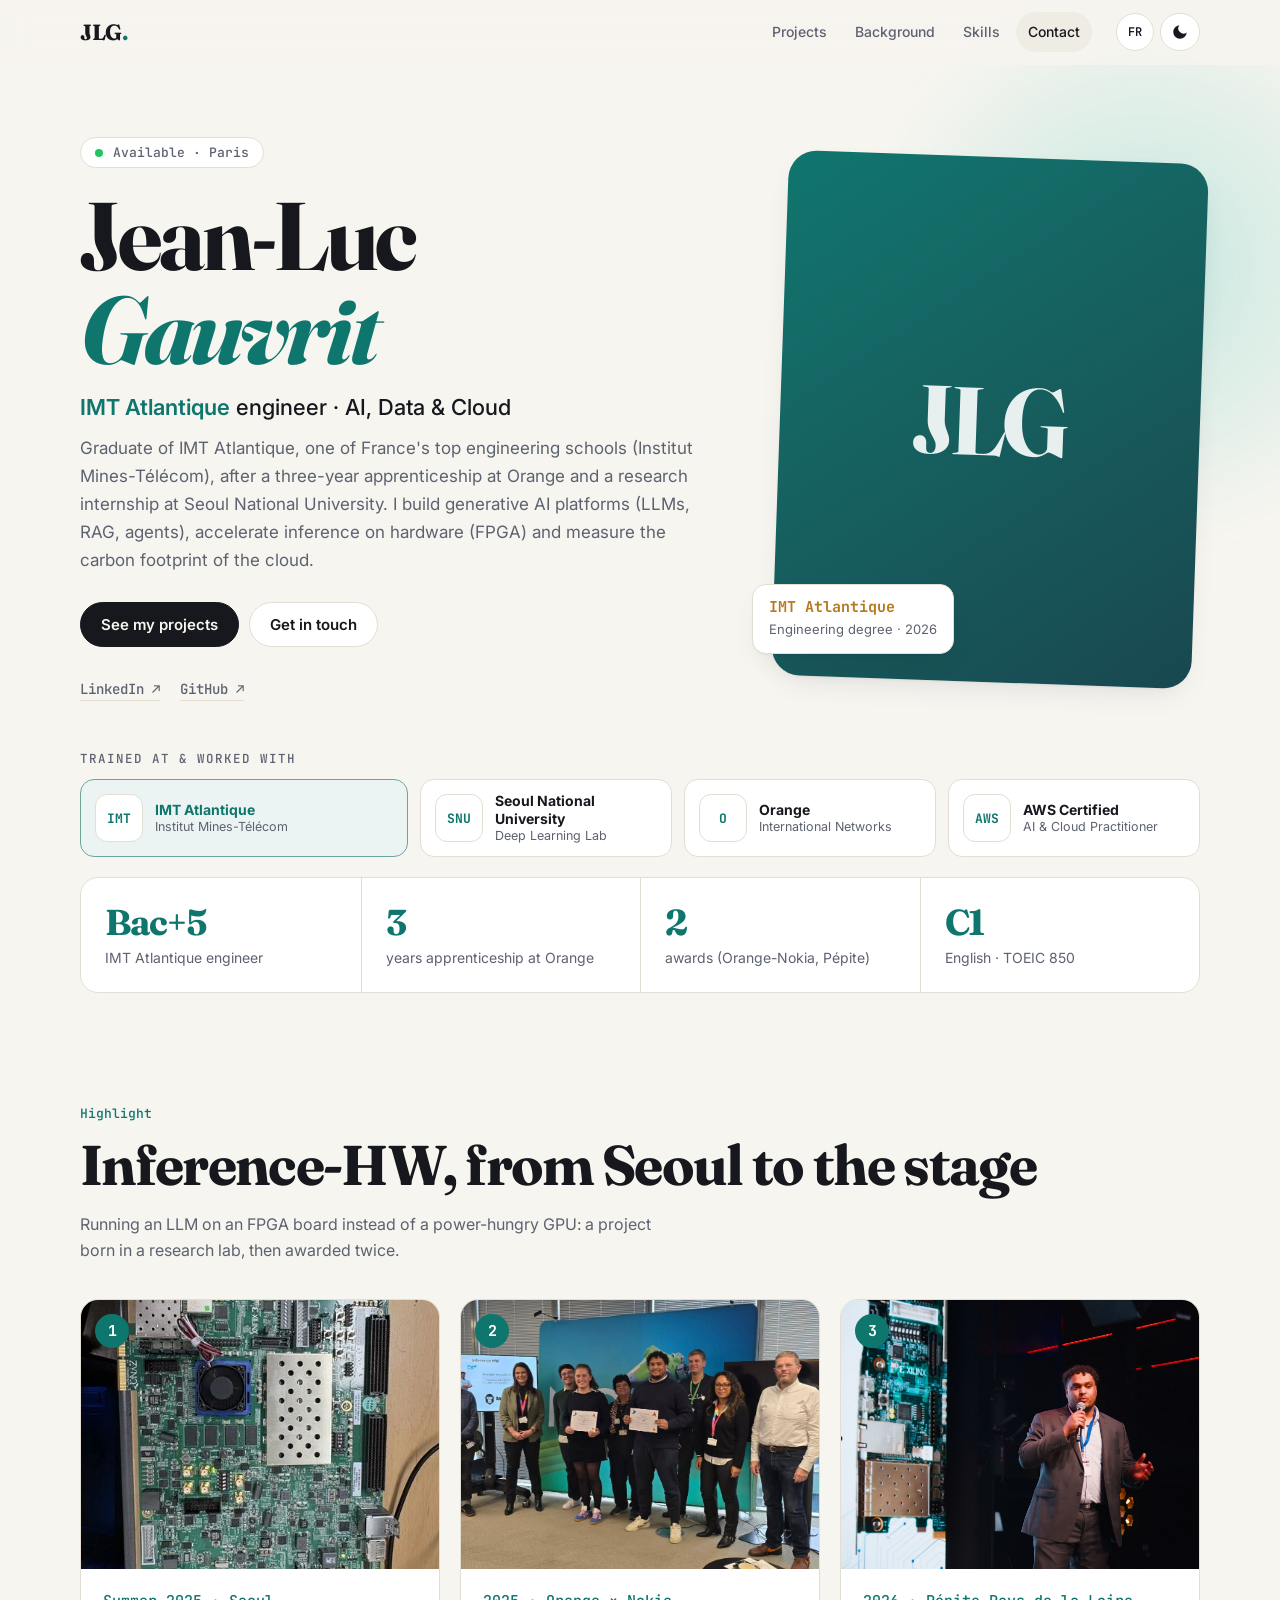
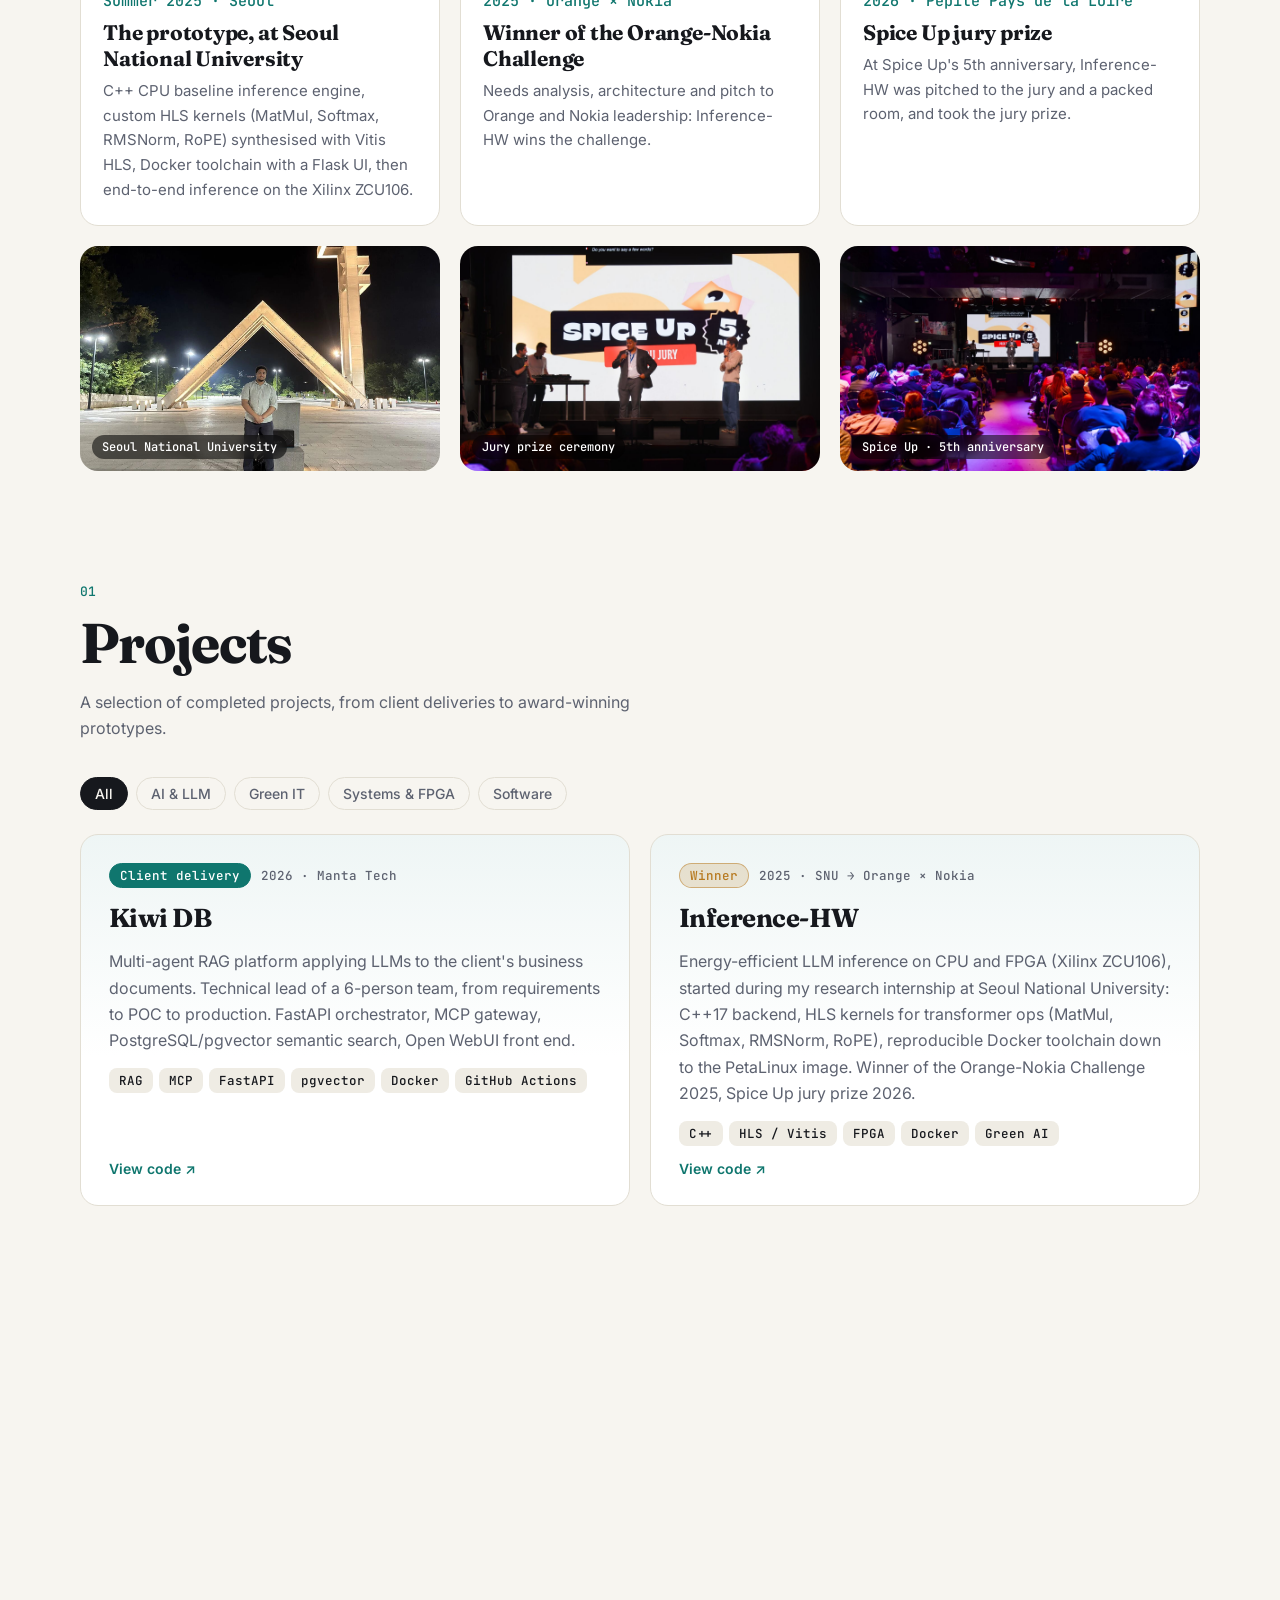
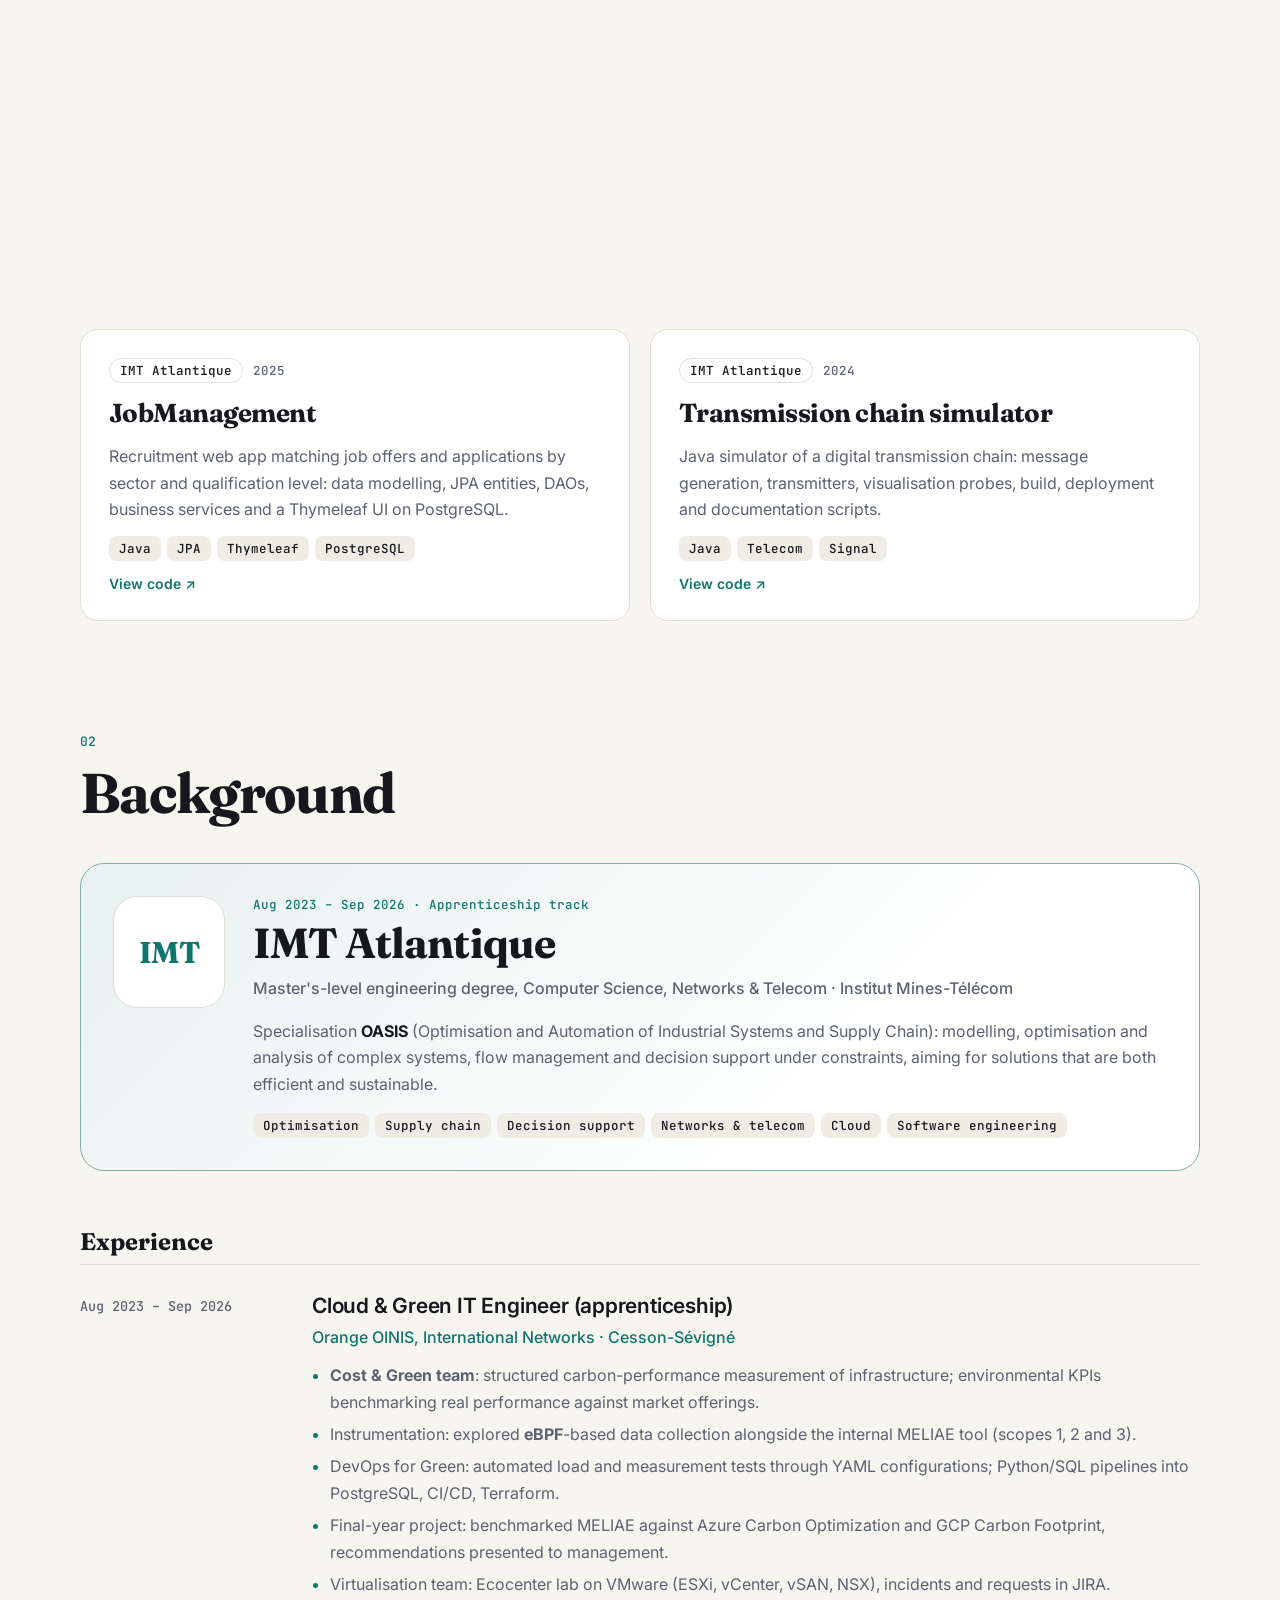
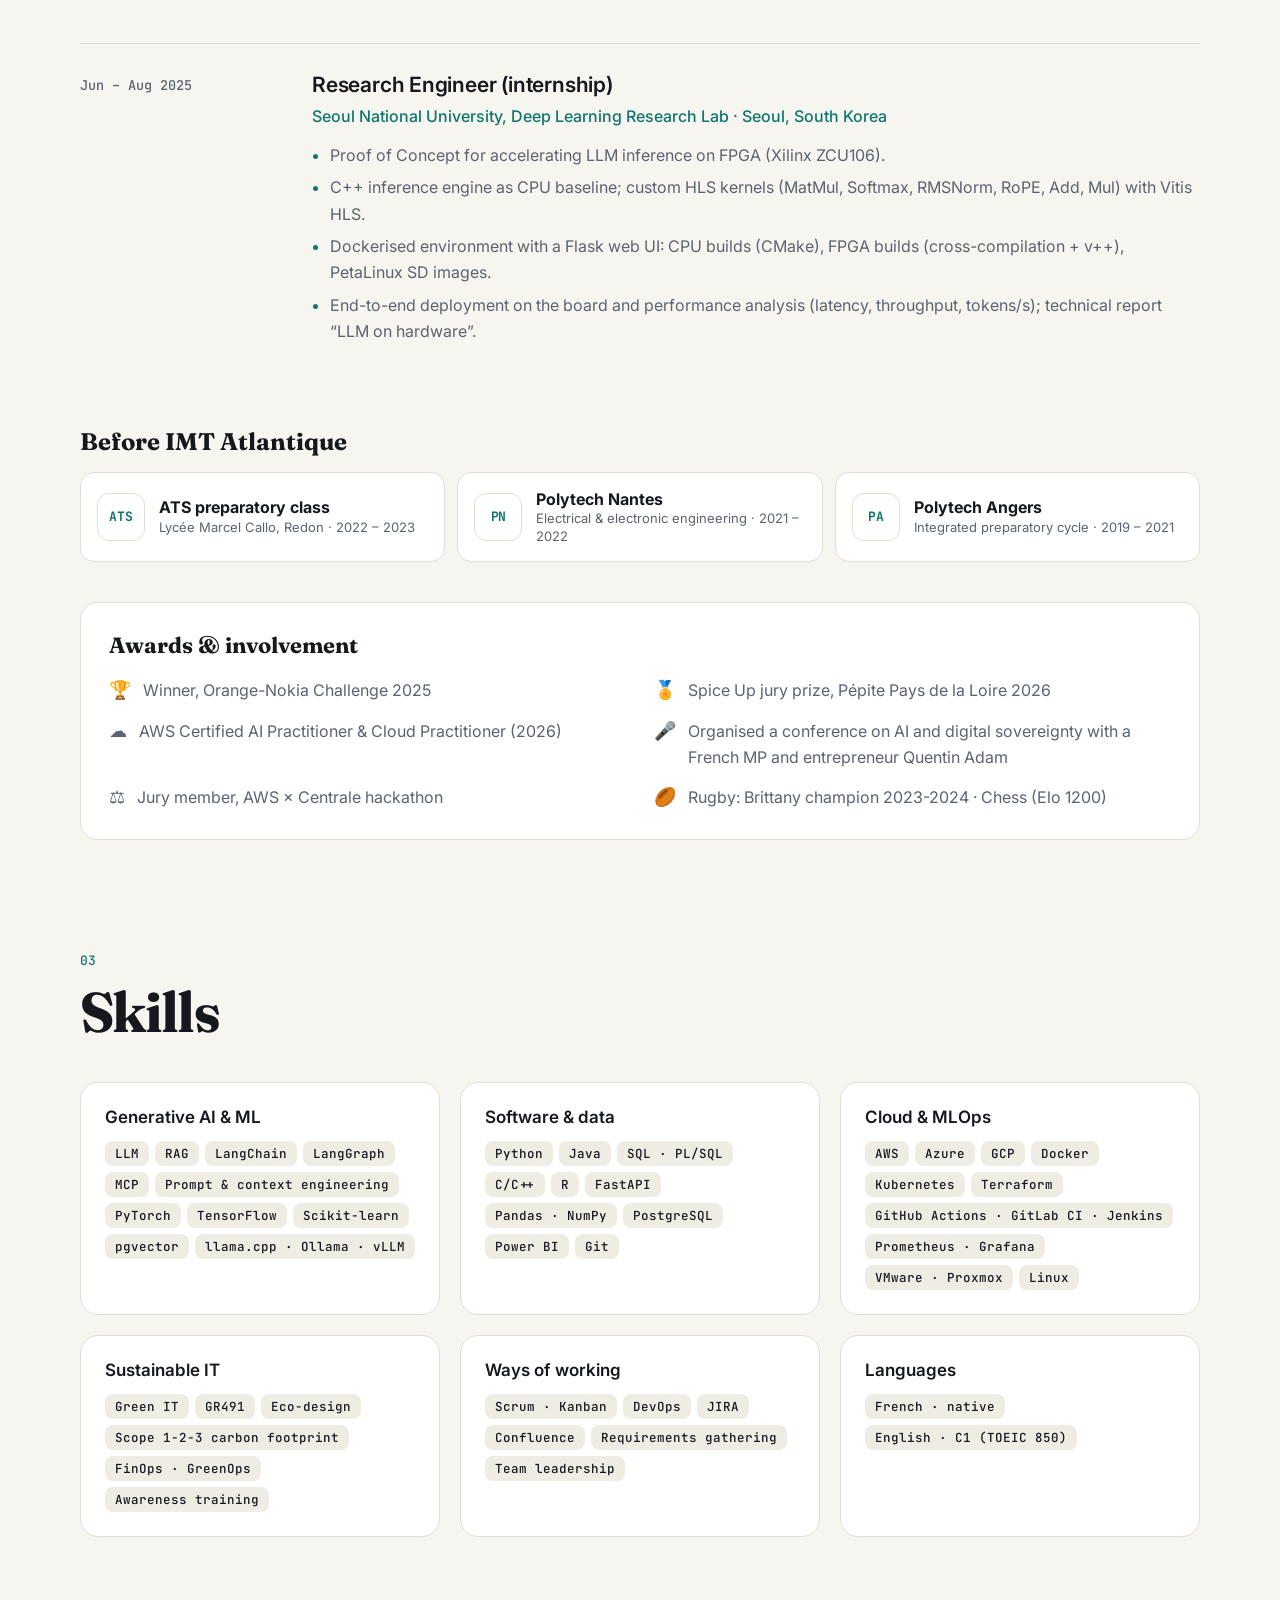
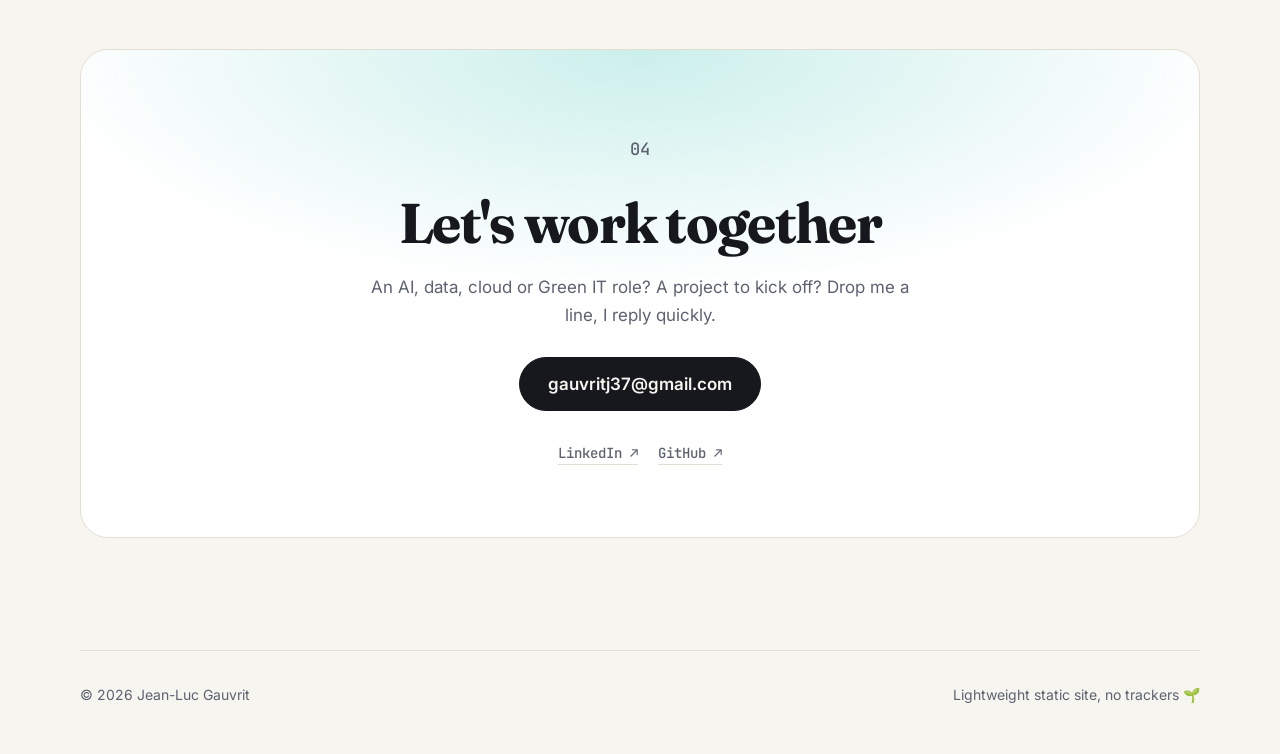
==== commit bfba9ed5: "Highlight IMT Atlantique, add Inference-HW story and exact background - IMT Atlantique featured in h" ====
--- a/index.html
+++ b/index.html
@@ -34,7 +34,7 @@
       <a class="brand" href="#top" aria-label="Accueil">JLG<span>.</span></a>
       <nav class="nav__links" aria-label="Navigation principale">
         <a href="#projets"><span lang="fr">Projets</span><span lang="en">Projects</span></a>
-        <a href="#parcours"><span lang="fr">Parcours</span><span lang="en">Experience</span></a>
+        <a href="#parcours"><span lang="fr">Parcours</span><span lang="en">Background</span></a>
         <a href="#competences"><span lang="fr">Compétences</span><span lang="en">Skills</span></a>
         <a href="#contact">Contact</a>
       </nav>
@@ -60,11 +60,11 @@
         </p>
         <h1>Jean-Luc<br><em>Gauvrit</em></h1>
         <p class="hero__role">
-          <span lang="fr">Ingénieur IA, Data &amp; Cloud</span><span lang="en">AI, Data &amp; Cloud Engineer</span>
+          <span lang="fr">Ingénieur <strong>IMT Atlantique</strong> · IA, Data &amp; Cloud</span><span lang="en"><strong>IMT Atlantique</strong> engineer · AI, Data &amp; Cloud</span>
         </p>
         <p class="hero__lead">
-          <span lang="fr">Diplômé d'IMT Atlantique, trois ans chez Orange International Networks. Je conçois des plateformes d'IA générative (LLM, RAG, agents), des pipelines de données et des outils de mesure d'impact pour un numérique plus sobre.</span>
-          <span lang="en">IMT Atlantique engineering graduate with three years at Orange International Networks. I build generative AI platforms (LLMs, RAG, agents), data pipelines and impact-measurement tooling for more sustainable IT.</span>
+          <span lang="fr">Diplômé d'IMT Atlantique, l'une des grandes écoles d'ingénieurs de l'Institut Mines-Télécom, après trois ans en alternance chez Orange et un stage de recherche à Seoul National University. Je conçois des plateformes d'IA générative (LLM, RAG, agents), j'accélère l'inférence sur matériel (FPGA) et je mesure l'impact carbone du cloud.</span>
+          <span lang="en">Graduate of IMT Atlantique, one of France's top engineering schools (Institut Mines-Télécom), after a three-year apprenticeship at Orange and a research internship at Seoul National University. I build generative AI platforms (LLMs, RAG, agents), accelerate inference on hardware (FPGA) and measure the carbon footprint of the cloud.</span>
         </p>
         <div class="hero__cta">
           <a class="btn btn--primary" href="#projets"><span lang="fr">Voir mes projets</span><span lang="en">See my projects</span></a>
@@ -86,41 +86,85 @@
           <span class="photo-fallback" aria-hidden="true">JLG</span>
         </div>
         <figcaption class="badge">
-          <strong>AWS</strong>
-          <span lang="fr">Certifié AI &amp; Cloud Practitioner</span><span lang="en">Certified AI &amp; Cloud Practitioner</span>
+          <strong>IMT Atlantique</strong>
+          <span lang="fr">Diplôme d'ingénieur · 2026</span><span lang="en">Engineering degree · 2026</span>
         </figcaption>
       </figure>
     </section>
 
+    <!-- BANDEAU ÉTABLISSEMENTS -->
+    <section class="wrap trust reveal" aria-label="Établissements">
+      <p class="trust__label"><span lang="fr">Formé et passé par</span><span lang="en">Trained at &amp; worked with</span></p>
+      <ul class="trust__list">
+        <li class="trust__item trust__item--main">
+          <span class="logo"><img src="assets/img/logos/imt-atlantique.svg" alt="" onerror="this.remove()"><b>IMT</b></span>
+          <span><strong>IMT Atlantique</strong><small>Institut Mines-Télécom</small></span>
+        </li>
+        <li class="trust__item">
+          <span class="logo"><img src="assets/img/logos/snu.svg" alt="" onerror="this.remove()"><b>SNU</b></span>
+          <span><strong>Seoul National University</strong><small>Deep Learning Lab</small></span>
+        </li>
+        <li class="trust__item">
+          <span class="logo"><img src="assets/img/logos/orange.svg" alt="" onerror="this.remove()"><b>O</b></span>
+          <span><strong>Orange</strong><small>International Networks</small></span>
+        </li>
+        <li class="trust__item">
+          <span class="logo"><img src="assets/img/logos/aws.svg" alt="" onerror="this.remove()"><b>AWS</b></span>
+          <span><strong>AWS Certified</strong><small>AI &amp; Cloud Practitioner</small></span>
+        </li>
+      </ul>
+    </section>
+
     <!-- STATS -->
     <section class="wrap stats reveal" aria-label="Chiffres clés">
-      <div class="stat"><b>3</b><span lang="fr">ans chez Orange</span><span lang="en">years at Orange</span></div>
+      <div class="stat"><b>Bac+5</b><span lang="fr">ingénieur IMT Atlantique</span><span lang="en">IMT Atlantique engineer</span></div>
+      <div class="stat"><b>3</b><span lang="fr">ans d'alternance chez Orange</span><span lang="en">years apprenticeship at Orange</span></div>
       <div class="stat"><b>2</b><span lang="fr">prix (Orange-Nokia, Pépite)</span><span lang="en">awards (Orange-Nokia, Pépite)</span></div>
-      <div class="stat"><b>6</b><span lang="fr">personnes pilotées sur Kiwi DB</span><span lang="en">people led on Kiwi DB</span></div>
       <div class="stat"><b>C1</b><span lang="fr">anglais · TOEIC 850</span><span lang="en">English · TOEIC 850</span></div>
     </section>
 
-    <!-- À LA UNE : SPICE UP -->
-    <section class="section wrap highlight" id="spiceup" aria-labelledby="spiceup-title">
-      <div class="highlight__grid">
-        <figure class="highlight__main reveal">
-          <img src="assets/img/spiceup/pitch.jpg" alt="Pitch d'Inference-HW sur scène au Spice Up, devant une carte FPGA Xilinx projetée à l'écran" loading="lazy" width="1600" height="1070">
-        </figure>
-        <div class="highlight__text reveal">
-          <p class="kicker"><span lang="fr">À la une · 2026</span><span lang="en">Highlight · 2026</span></p>
-          <h2 id="spiceup-title"><span lang="fr">Prix du jury Spice Up</span><span lang="en">Spice Up jury prize</span></h2>
-          <p>
-            <span lang="fr">Pour ses 5 ans, Spice Up (Pépite Pays de la Loire) a réuni porteurs de projets, jury et public. J'y ai pitché <strong>Inference-HW</strong>, notre solution d'inférence IA sobre en énergie sur FPGA, déjà lauréate du Challenge Orange-Nokia 2025, et le jury lui a décerné son prix.</span>
-            <span lang="en">For its 5th anniversary, Spice Up (Pépite Pays de la Loire) brought together founders, a jury and a live audience. I pitched <strong>Inference-HW</strong>, our energy-efficient FPGA-based AI inference solution and winner of the Orange-Nokia Challenge 2025, and it took home the jury prize.</span>
-          </p>
-          <a class="project__link" href="#projets"><span lang="fr">Voir le projet</span><span lang="en">See the project</span> →</a>
-        </div>
-        <figure class="highlight__thumb reveal">
-          <img src="assets/img/spiceup/prix-jury.jpg" alt="Remise du prix du jury sur la scène du Spice Up" loading="lazy" width="1600" height="1070">
-        </figure>
-        <figure class="highlight__thumb reveal">
-          <img src="assets/img/spiceup/salle.jpg" alt="La salle comble pendant la cérémonie Spice Up" loading="lazy" width="1600" height="1070">
-        </figure>
+    <!-- À LA UNE : INFERENCE-HW, DE SÉOUL À LA SCÈNE -->
+    <section class="section wrap story" id="inference-hw" aria-labelledby="story-title">
+      <header class="section__head reveal">
+        <p class="kicker"><span lang="fr">À la une</span><span lang="en">Highlight</span></p>
+        <h2 id="story-title"><span lang="fr">Inference-HW, de Séoul à la scène</span><span lang="en">Inference-HW, from Seoul to the stage</span></h2>
+        <p class="section__sub">
+          <span lang="fr">Faire tourner un LLM sur une carte FPGA plutôt que sur un GPU énergivore : un projet né en laboratoire de recherche, puis primé deux fois.</span>
+          <span lang="en">Running an LLM on an FPGA board instead of a power-hungry GPU: a project born in a research lab, then awarded twice.</span>
+        </p>
+      </header>
+
+      <ol class="steps">
+        <li class="step reveal">
+          <figure><img src="assets/img/inference/zcu106.jpg" alt="Carte FPGA Xilinx ZCU106 utilisée pour l'inférence" loading="lazy" width="480" height="640"></figure>
+          <div class="step__body">
+            <p class="step__date"><span lang="fr">Été 2025 · Séoul</span><span lang="en">Summer 2025 · Seoul</span></p>
+            <h3><span lang="fr">Le prototype, à Seoul National University</span><span lang="en">The prototype, at Seoul National University</span></h3>
+            <p><span lang="fr">Moteur d'inférence C++ de référence sur CPU, kernels HLS sur mesure (MatMul, Softmax, RMSNorm, RoPE) synthétisés avec Vitis HLS, chaîne Docker + interface Flask, puis inférence de bout en bout sur la Xilinx ZCU106.</span><span lang="en">C++ CPU baseline inference engine, custom HLS kernels (MatMul, Softmax, RMSNorm, RoPE) synthesised with Vitis HLS, Docker toolchain with a Flask UI, then end-to-end inference on the Xilinx ZCU106.</span></p>
+          </div>
+        </li>
+        <li class="step reveal">
+          <figure><img src="assets/img/inference/orange-nokia.jpg" alt="Remise des diplômes aux lauréats du Challenge Orange-Nokia, devant l'écran de présentation d'Inference HW" loading="lazy" width="1599" height="739"></figure>
+          <div class="step__body">
+            <p class="step__date"><span lang="fr">2025 · Orange × Nokia</span><span lang="en">2025 · Orange × Nokia</span></p>
+            <h3><span lang="fr">Lauréat du Challenge Orange-Nokia</span><span lang="en">Winner of the Orange-Nokia Challenge</span></h3>
+            <p><span lang="fr">Analyse du besoin, architecture et pitch devant les dirigeants d'Orange et de Nokia : Inference-HW remporte le challenge.</span><span lang="en">Needs analysis, architecture and pitch to Orange and Nokia leadership: Inference-HW wins the challenge.</span></p>
+          </div>
+        </li>
+        <li class="step reveal">
+          <figure><img src="assets/img/inference/spiceup-pitch.jpg" alt="Pitch d'Inference-HW sur la scène du Spice Up, une carte FPGA projetée à l'écran" loading="lazy" width="1600" height="1070"></figure>
+          <div class="step__body">
+            <p class="step__date"><span lang="fr">2026 · Pépite Pays de la Loire</span><span lang="en">2026 · Pépite Pays de la Loire</span></p>
+            <h3><span lang="fr">Prix du jury Spice Up</span><span lang="en">Spice Up jury prize</span></h3>
+            <p><span lang="fr">Pour les 5 ans de Spice Up, pitch d'Inference-HW devant le jury et une salle comble : prix du jury.</span><span lang="en">At Spice Up's 5th anniversary, Inference-HW was pitched to the jury and a packed room, and took the jury prize.</span></p>
+          </div>
+        </li>
+      </ol>
+
+      <div class="gallery reveal">
+        <figure><img src="assets/img/inference/seoul-snu.jpg" alt="Devant la porte de Seoul National University, de nuit, avec le kit AMD Zynq UltraScale+" loading="lazy" width="1280" height="960"><figcaption>Seoul National University</figcaption></figure>
+        <figure><img src="assets/img/inference/spiceup-prix.jpg" alt="Remise du prix du jury sur la scène du Spice Up" loading="lazy" width="1600" height="1070"><figcaption><span lang="fr">Remise du prix du jury</span><span lang="en">Jury prize ceremony</span></figcaption></figure>
+        <figure><img src="assets/img/inference/spiceup-salle.jpg" alt="La salle comble pendant la cérémonie Spice Up" loading="lazy" width="1600" height="1070"><figcaption><span lang="fr">Spice Up · 5 ans</span><span lang="en">Spice Up · 5th anniversary</span></figcaption></figure>
       </div>
     </section>
 
@@ -161,12 +205,12 @@
         <article class="project project--feature reveal" data-tags="hw green ia">
           <div class="project__meta">
             <span class="pill pill--gold"><span lang="fr">Lauréat</span><span lang="en">Winner</span></span>
-            <span>2025 · Orange × Nokia</span>
+            <span>2025 · SNU → Orange × Nokia</span>
           </div>
           <h3>Inference-HW</h3>
           <p>
-            <span lang="fr">Inférence de LLM sobre en énergie sur CPU et FPGA (Xilinx ZCU106) : backend C++17, noyaux HLS pour les opérations transformer (MatMul, Softmax, RMSNorm, RoPE), chaîne Docker reproductible jusqu'à l'image PetaLinux. Lauréat du Challenge Orange-Nokia 2025, prix du jury Spice Up, Pépite Pays de la Loire 2026.</span>
-            <span lang="en">Energy-efficient LLM inference on CPU and FPGA (Xilinx ZCU106): C++17 backend, HLS kernels for transformer ops (MatMul, Softmax, RMSNorm, RoPE), reproducible Docker toolchain down to the PetaLinux image. Winner of the Orange-Nokia Challenge 2025, Spice Up jury prize, Pépite Pays de la Loire 2026.</span>
+            <span lang="fr">Inférence de LLM sobre en énergie sur CPU et FPGA (Xilinx ZCU106), née pendant mon stage de recherche à Seoul National University : backend C++17, noyaux HLS pour les opérations transformer (MatMul, Softmax, RMSNorm, RoPE), chaîne Docker reproductible jusqu'à l'image PetaLinux. Lauréat du Challenge Orange-Nokia 2025, prix du jury Spice Up 2026.</span>
+            <span lang="en">Energy-efficient LLM inference on CPU and FPGA (Xilinx ZCU106), started during my research internship at Seoul National University: C++17 backend, HLS kernels for transformer ops (MatMul, Softmax, RMSNorm, RoPE), reproducible Docker toolchain down to the PetaLinux image. Winner of the Orange-Nokia Challenge 2025, Spice Up jury prize 2026.</span>
           </p>
           <ul class="tags"><li>C++</li><li>HLS / Vitis</li><li>FPGA</li><li>Docker</li><li>Green AI</li></ul>
           <a class="project__link" href="https://github.com/JLucGauvrit/Inference-HW" target="_blank" rel="noopener"><span lang="fr">Voir le code</span><span lang="en">View code</span> ↗</a>
@@ -262,21 +306,37 @@
     <section class="section wrap" id="parcours">
       <header class="section__head reveal">
         <p class="kicker">02</p>
-        <h2><span lang="fr">Parcours</span><span lang="en">Experience</span></h2>
+        <h2><span lang="fr">Parcours</span><span lang="en">Background</span></h2>
       </header>
 
+      <!-- Formation phare -->
+      <article class="school reveal" id="formation">
+        <div class="school__logo logo logo--xl"><img src="assets/img/logos/imt-atlantique.svg" alt="Logo IMT Atlantique" onerror="this.remove()"><b>IMT</b></div>
+        <div class="school__body">
+          <p class="step__date"><span lang="fr">Août 2023 – Sept. 2026 · Formation par apprentissage</span><span lang="en">Aug 2023 – Sep 2026 · Apprenticeship track</span></p>
+          <h3>IMT Atlantique</h3>
+          <p class="tl__org"><span lang="fr">Diplôme d'ingénieur, Informatique, Réseaux &amp; Télécommunications · Institut Mines-Télécom</span><span lang="en">Master's-level engineering degree, Computer Science, Networks &amp; Telecom · Institut Mines-Télécom</span></p>
+          <p>
+            <span lang="fr">Spécialisation <strong>TAF OASIS</strong> (Optimisation, Automatisation des Systèmes Industriels et Supply Chain) : modélisation, optimisation et analyse de systèmes complexes, gestion des flux, aide à la décision en environnement contraint, avec l'objectif de concevoir des solutions performantes et durables.</span>
+            <span lang="en">Specialisation <strong>OASIS</strong> (Optimisation and Automation of Industrial Systems and Supply Chain): modelling, optimisation and analysis of complex systems, flow management and decision support under constraints, aiming for solutions that are both efficient and sustainable.</span>
+          </p>
+          <ul class="tags"><li><span lang="fr">Optimisation</span><span lang="en">Optimisation</span></li><li>Supply chain</li><li><span lang="fr">Aide à la décision</span><span lang="en">Decision support</span></li><li><span lang="fr">Réseaux &amp; télécoms</span><span lang="en">Networks &amp; telecom</span></li><li>Cloud</li><li><span lang="fr">Génie logiciel</span><span lang="en">Software engineering</span></li></ul>
+        </div>
+      </article>
+
+      <h3 class="subhead"><span lang="fr">Expérience</span><span lang="en">Experience</span></h3>
       <div class="timeline">
         <article class="tl reveal">
-          <p class="tl__date"><span lang="fr">Sept. 2023 – Sept. 2026</span><span lang="en">Sep 2023 – Sep 2026</span></p>
+          <p class="tl__date"><span lang="fr">Août 2023 – Sept. 2026</span><span lang="en">Aug 2023 – Sep 2026</span></p>
           <div class="tl__body">
-            <h3><span lang="fr">Ingénieur apprenti Data, Cloud &amp; Green IT</span><span lang="en">Data, Cloud &amp; Green IT Engineer (apprenticeship)</span></h3>
-            <p class="tl__org">Orange OINIS, International Networks · Rennes</p>
+            <h3><span lang="fr">Apprenti ingénieur Cloud &amp; Green IT</span><span lang="en">Cloud &amp; Green IT Engineer (apprenticeship)</span></h3>
+            <p class="tl__org">Orange OINIS, International Networks · Cesson-Sévigné</p>
             <ul>
-              <li><span lang="fr">Pipelines Python et SQL collectant des sources hétérogènes (plateformes internes, API Azure et GCP) vers PostgreSQL, avec CI/CD.</span><span lang="en">Python and SQL pipelines collecting heterogeneous sources (internal platforms, Azure and GCP APIs) into PostgreSQL, with CI/CD.</span></li>
-              <li><span lang="fr">KPI de coûts et de carbone intégrés aux outils de supervision (Grafana, Prometheus, Power BI) ; déploiements Terraform.</span><span lang="en">Cost and carbon KPIs integrated into monitoring tools (Grafana, Prometheus, Power BI); Terraform deployments.</span></li>
-              <li><span lang="fr">Audit des outils FinOps et GreenOps, détection d'anomalies, règles de rapprochement entre sources.</span><span lang="en">Audited FinOps and GreenOps tools, detected anomalies, defined reconciliation rules between sources.</span></li>
+              <li><span lang="fr"><strong>Équipe Cost &amp; Green</strong> : structuration de la mesure de la performance carbone des infrastructures ; KPI environnementaux pour comparer les performances réelles aux offres du marché.</span><span lang="en"><strong>Cost &amp; Green team</strong>: structured carbon-performance measurement of infrastructure; environmental KPIs benchmarking real performance against market offerings.</span></li>
+              <li><span lang="fr">Instrumentation : exploration de la collecte de données via <strong>eBPF</strong> en complément de l'outil interne MELIAE (scopes 1, 2 et 3).</span><span lang="en">Instrumentation: explored <strong>eBPF</strong>-based data collection alongside the internal MELIAE tool (scopes 1, 2 and 3).</span></li>
+              <li><span lang="fr">DevOps for Green : automatisation des tests de charge et de mesure via des configurations YAML ; pipelines Python/SQL vers PostgreSQL, CI/CD, Terraform.</span><span lang="en">DevOps for Green: automated load and measurement tests through YAML configurations; Python/SQL pipelines into PostgreSQL, CI/CD, Terraform.</span></li>
+              <li><span lang="fr">Projet de fin d'études : comparaison de MELIAE avec Azure Carbon Optimization et GCP Carbon Footprint, recommandations présentées au management.</span><span lang="en">Final-year project: benchmarked MELIAE against Azure Carbon Optimization and GCP Carbon Footprint, recommendations presented to management.</span></li>
               <li><span lang="fr">Équipe Virtualisation : lab Ecocenter sous VMware (ESXi, vCenter, vSAN, NSX), incidents et demandes via JIRA.</span><span lang="en">Virtualisation team: Ecocenter lab on VMware (ESXi, vCenter, vSAN, NSX), incidents and requests in JIRA.</span></li>
-              <li><span lang="fr">Sensibilisation des équipes au Numérique Responsable et à l'écoconception.</span><span lang="en">Ran sustainable-IT and eco-design awareness sessions for engineering teams.</span></li>
             </ul>
           </div>
         </article>
@@ -284,23 +344,33 @@
         <article class="tl reveal">
           <p class="tl__date"><span lang="fr">Juin – Août 2025</span><span lang="en">Jun – Aug 2025</span></p>
           <div class="tl__body">
-            <h3><span lang="fr">Stagiaire de recherche en Deep Learning</span><span lang="en">Deep Learning Research Intern</span></h3>
-            <p class="tl__org">Seoul National University, Deep Learning Lab · <span lang="fr">Séoul, Corée du Sud</span><span lang="en">Seoul, South Korea</span></p>
+            <h3><span lang="fr">Ingénieur de recherche (stage)</span><span lang="en">Research Engineer (internship)</span></h3>
+            <p class="tl__org">Seoul National University, Deep Learning Research Lab · <span lang="fr">Séoul, Corée du Sud</span><span lang="en">Seoul, South Korea</span></p>
             <ul>
-              <li><span lang="fr">Cadre expérimental de bout en bout en équipe internationale et en anglais : préparation des données, entraînement et optimisation de modèles (PyTorch, TensorFlow), métriques d'évaluation, restitution.</span><span lang="en">End-to-end experimental setup in an international, English-speaking team: data preparation, model training and tuning (PyTorch, TensorFlow), evaluation metrics, reporting.</span></li>
+              <li><span lang="fr">Proof of Concept d'accélération de l'inférence LLM sur FPGA (Xilinx ZCU106).</span><span lang="en">Proof of Concept for accelerating LLM inference on FPGA (Xilinx ZCU106).</span></li>
+              <li><span lang="fr">Moteur d'inférence C++ comme référence CPU ; kernels HLS personnalisés (MatMul, Softmax, RMSNorm, RoPE, Add, Mul) avec Vitis HLS.</span><span lang="en">C++ inference engine as CPU baseline; custom HLS kernels (MatMul, Softmax, RMSNorm, RoPE, Add, Mul) with Vitis HLS.</span></li>
+              <li><span lang="fr">Environnement Dockerisé avec interface web Flask : builds CPU (CMake), builds FPGA (cross-compilation + v++), images SD PetaLinux.</span><span lang="en">Dockerised environment with a Flask web UI: CPU builds (CMake), FPGA builds (cross-compilation + v++), PetaLinux SD images.</span></li>
+              <li><span lang="fr">Déploiement de bout en bout sur la carte et analyse des performances (latence, débit, tokens/s) ; rapport technique « LLM on hardware ».</span><span lang="en">End-to-end deployment on the board and performance analysis (latency, throughput, tokens/s); technical report “LLM on hardware”.</span></li>
             </ul>
           </div>
         </article>
-
-        <article class="tl tl--edu reveal">
-          <p class="tl__date">2023 – 2026</p>
-          <div class="tl__body">
-            <h3><span lang="fr">Diplôme d'ingénieur, Informatique, Réseaux &amp; Télécommunications</span><span lang="en">Master's-level Engineering Degree, Computer Science, Networks &amp; Telecom</span></h3>
-            <p class="tl__org">IMT Atlantique, Institut Mines-Télécom (FIP, ITII Bretagne)</p>
-            <p class="tl__note"><span lang="fr">Avant : prépa ATS, Lycée Marcel Callo, Redon (2022 – 2023) · Polytech Nantes, électronique et systèmes numériques (2021 – 2022).</span><span lang="en">Before: ATS preparatory class, Lycée Marcel Callo, Redon (2022 – 2023) · Polytech Nantes, electronics and digital systems (2021 – 2022).</span></p>
-          </div>
-        </article>
-      </div>
+      </div>
+
+      <h3 class="subhead"><span lang="fr">Avant IMT Atlantique</span><span lang="en">Before IMT Atlantique</span></h3>
+      <ul class="edu reveal">
+        <li>
+          <span class="logo"><img src="assets/img/logos/marcel-callo.svg" alt="" onerror="this.remove()"><b>ATS</b></span>
+          <div><strong><span lang="fr">Classe préparatoire ATS</span><span lang="en">ATS preparatory class</span></strong><small>Lycée Marcel Callo, Redon · 2022 – 2023</small></div>
+        </li>
+        <li>
+          <span class="logo"><img src="assets/img/logos/polytech-nantes.svg" alt="" onerror="this.remove()"><b>PN</b></span>
+          <div><strong>Polytech Nantes</strong><small><span lang="fr">Ingénierie électrique et électronique · 2021 – 2022</span><span lang="en">Electrical &amp; electronic engineering · 2021 – 2022</span></small></div>
+        </li>
+        <li>
+          <span class="logo"><img src="assets/img/logos/polytech-angers.svg" alt="" onerror="this.remove()"><b>PA</b></span>
+          <div><strong>Polytech Angers</strong><small><span lang="fr">Cycle préparatoire intégré · 2019 – 2021</span><span lang="en">Integrated preparatory cycle · 2019 – 2021</span></small></div>
+        </li>
+      </ul>
 
       <div class="awards reveal">
         <h3 class="awards__title"><span lang="fr">Distinctions &amp; engagements</span><span lang="en">Awards &amp; involvement</span></h3>
--- a/assets/css/style.css
+++ b/assets/css/style.css
@@ -163,23 +163,73 @@
 .section__sub { color: var(--muted); max-width: 60ch; margin: 12px 0 0; }
 
 
-/* Highlight (Spice Up) */
-.highlight__grid {
-  display: grid; grid-template-columns: 1.4fr 1fr; grid-template-areas: "main text" "t1 t2"; gap: 20px;
-}
-.highlight__grid figure { margin: 0; border-radius: var(--radius); overflow: hidden; border: 1px solid var(--line); background: #000; }
-.highlight__grid img { width: 100%; height: 100%; object-fit: cover; transition: transform .6s; }
-.highlight__grid figure:hover img { transform: scale(1.03); }
-.highlight__main { grid-area: main; aspect-ratio: 3 / 2; }
-.highlight__text { grid-area: text; align-self: center; display: flex; flex-direction: column; gap: 14px; }
-.highlight__text p { color: var(--muted); margin: 0; }
-.highlight__text strong { color: var(--text); }
-.highlight__thumb { height: clamp(180px, 24vw, 280px); }
-.highlight__thumb:nth-of-type(2) { grid-area: t1; }
-.highlight__thumb:nth-of-type(3) { grid-area: t2; }
-@media (max-width: 900px) {
-  .highlight__grid { grid-template-columns: 1fr 1fr; grid-template-areas: "text text" "main main" "t1 t2"; }
-}
+/* Logos / monogrammes */
+.logo {
+  flex: none; display: grid; place-items: center; width: 48px; height: 48px; border-radius: 12px;
+  background: var(--surface); border: 1px solid var(--line); overflow: hidden;
+}
+.logo img { width: 80%; height: 80%; object-fit: contain; }
+.logo b { font: 700 13px var(--mono); color: var(--accent); letter-spacing: -.02em; }
+.logo img + b { display: none; }
+.logo--xl { width: 112px; height: 112px; border-radius: 24px; }
+.logo--xl b { font: 700 30px var(--serif); }
+
+/* Bandeau établissements */
+.trust { margin-bottom: 20px; }
+.trust__label { font: 500 12.5px var(--mono); color: var(--muted); text-transform: uppercase; letter-spacing: .08em; margin: 0 0 12px; }
+.trust__list { list-style: none; padding: 0; margin: 0; display: grid; grid-template-columns: 1.3fr 1fr 1fr 1fr; gap: 12px; }
+.trust__item { display: flex; align-items: center; gap: 12px; padding: 12px 14px; border: 1px solid var(--line); border-radius: 14px; background: var(--surface); }
+.trust__item > span:last-child { display: flex; flex-direction: column; line-height: 1.3; font-size: 14px; }
+.trust__item small { color: var(--muted); font-size: 12.5px; }
+.trust__item--main { border-color: color-mix(in srgb, var(--accent) 55%, var(--line)); background: color-mix(in srgb, var(--accent) 8%, var(--surface)); }
+.trust__item--main strong { color: var(--accent); }
+.hero__role strong { color: var(--accent); font-weight: 600; }
+
+/* Story Inference-HW */
+.steps { list-style: none; padding: 0; margin: 0; display: grid; grid-template-columns: repeat(3, 1fr); gap: 20px; counter-reset: step; }
+.step {
+  position: relative; display: flex; flex-direction: column; overflow: hidden;
+  background: var(--surface); border: 1px solid var(--line); border-radius: var(--radius);
+  counter-increment: step;
+}
+.step figure { margin: 0; aspect-ratio: 4 / 3; overflow: hidden; background: #000; }
+.step img { width: 100%; height: 100%; object-fit: cover; transition: transform .6s; }
+.step:hover img { transform: scale(1.04); }
+.step::before {
+  content: counter(step); position: absolute; top: 14px; left: 14px; z-index: 1;
+  width: 34px; height: 34px; display: grid; place-items: center; border-radius: 50%;
+  background: var(--accent); color: var(--accent-ink); font: 700 15px var(--mono);
+}
+.step__body { padding: 22px; display: flex; flex-direction: column; gap: 8px; }
+.step__body h3 { font: 700 21px var(--serif); letter-spacing: -.01em; }
+.step__body p { margin: 0; color: var(--muted); font-size: 15px; }
+.step__date { font: 500 12.5px var(--mono); color: var(--accent) !important; margin: 0; }
+.gallery { display: grid; grid-template-columns: repeat(3, 1fr); gap: 20px; margin-top: 20px; }
+.gallery figure { position: relative; margin: 0; aspect-ratio: 16 / 10; border-radius: var(--radius); overflow: hidden; background: #000; }
+.gallery img { width: 100%; height: 100%; object-fit: cover; transition: transform .6s; }
+.gallery figure:hover img { transform: scale(1.04); }
+.gallery figcaption {
+  position: absolute; left: 12px; bottom: 12px; font: 500 12px var(--mono); color: #fff;
+  background: rgba(0,0,0,.55); backdrop-filter: blur(6px); padding: 4px 10px; border-radius: 999px;
+}
+
+/* Formation */
+.school {
+  display: grid; grid-template-columns: auto 1fr; gap: 28px; align-items: start;
+  padding: 32px; border-radius: 24px; margin-bottom: 56px;
+  border: 1px solid color-mix(in srgb, var(--accent) 45%, var(--line));
+  background: linear-gradient(135deg, color-mix(in srgb, var(--accent) 10%, var(--surface)), var(--surface) 70%);
+}
+.school h3 { font: 700 clamp(30px, 4vw, 42px) var(--serif); letter-spacing: -.02em; margin-top: 4px; }
+.school .tl__org { margin: 6px 0 14px; }
+.school p { color: var(--muted); }
+.school strong { color: var(--text); }
+.subhead { font: 700 24px var(--serif); margin: 0 0 8px; }
+.edu { list-style: none; padding: 0; margin: 16px 0 0; display: grid; grid-template-columns: repeat(3, 1fr); gap: 12px; }
+.edu li { display: flex; align-items: center; gap: 14px; padding: 16px; border: 1px solid var(--line); border-radius: 14px; background: var(--surface); }
+.edu div { display: flex; flex-direction: column; line-height: 1.35; }
+.edu small { color: var(--muted); font-size: 13px; }
+.timeline + .subhead { margin-top: 48px; }
 
 /* Filters */
 .filters { display: flex; flex-wrap: wrap; gap: 8px; margin-bottom: 24px; }
@@ -275,14 +325,18 @@
   .stats { grid-template-columns: repeat(2, 1fr); }
   .stat:nth-child(3) { border-left: 0; }
   .stat:nth-child(n+3) { border-top: 1px solid var(--line); }
-  .projects, .awards__list { grid-template-columns: 1fr; }
+  .projects, .awards__list, .steps, .edu { grid-template-columns: 1fr; }
+  .trust__list { grid-template-columns: 1fr 1fr; }
+  .gallery { grid-template-columns: 1fr 1fr; }
+  .gallery figure:first-child { grid-column: 1 / -1; }
+  .school { grid-template-columns: 1fr; padding: 24px; }
   .skills { grid-template-columns: 1fr 1fr; }
   .tl { grid-template-columns: 1fr; gap: 8px; }
 }
 @media (max-width: 640px) {
   .nav__links { display: none; }
   .nav__tools { margin-left: auto; }
-  .skills { grid-template-columns: 1fr; }
+  .skills, .trust__list { grid-template-columns: 1fr; }
   .project { padding: 22px; }
   .section { padding-top: 80px; }
   .contact__card { padding: 48px 20px; }
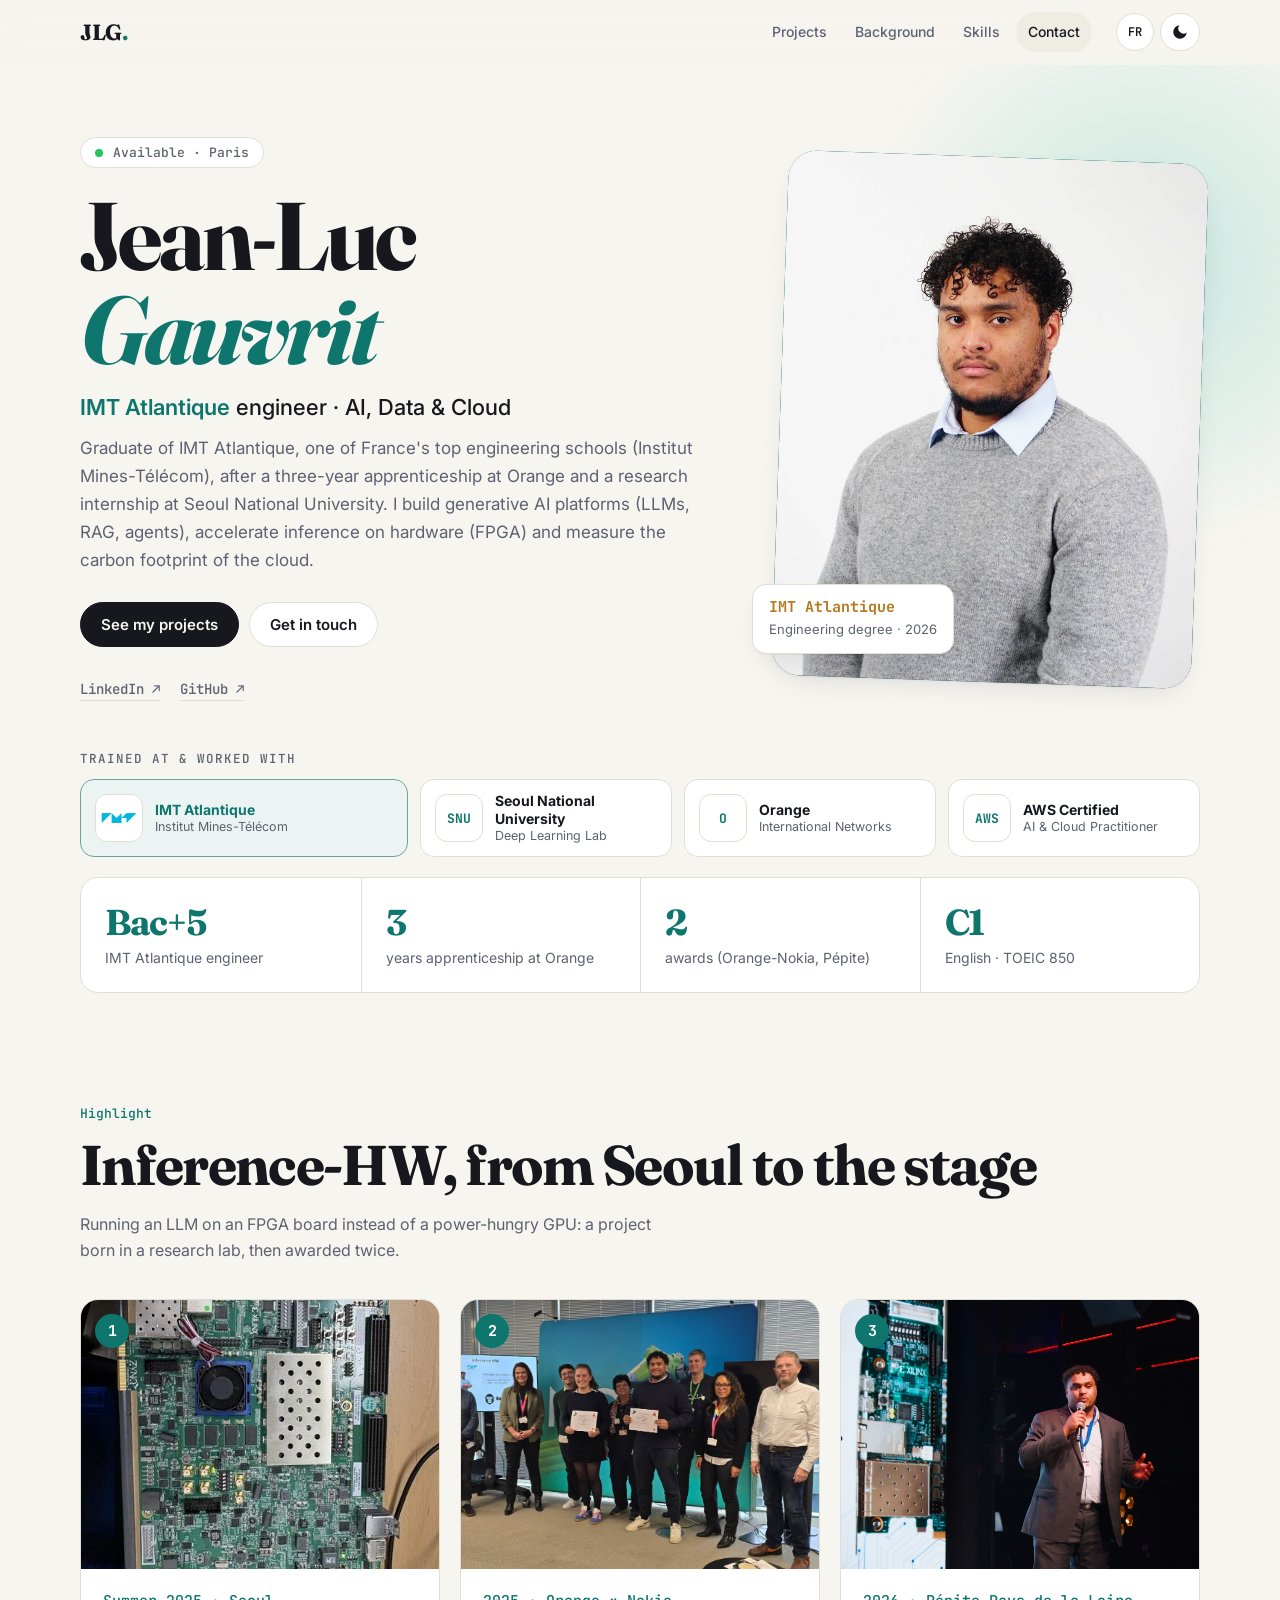
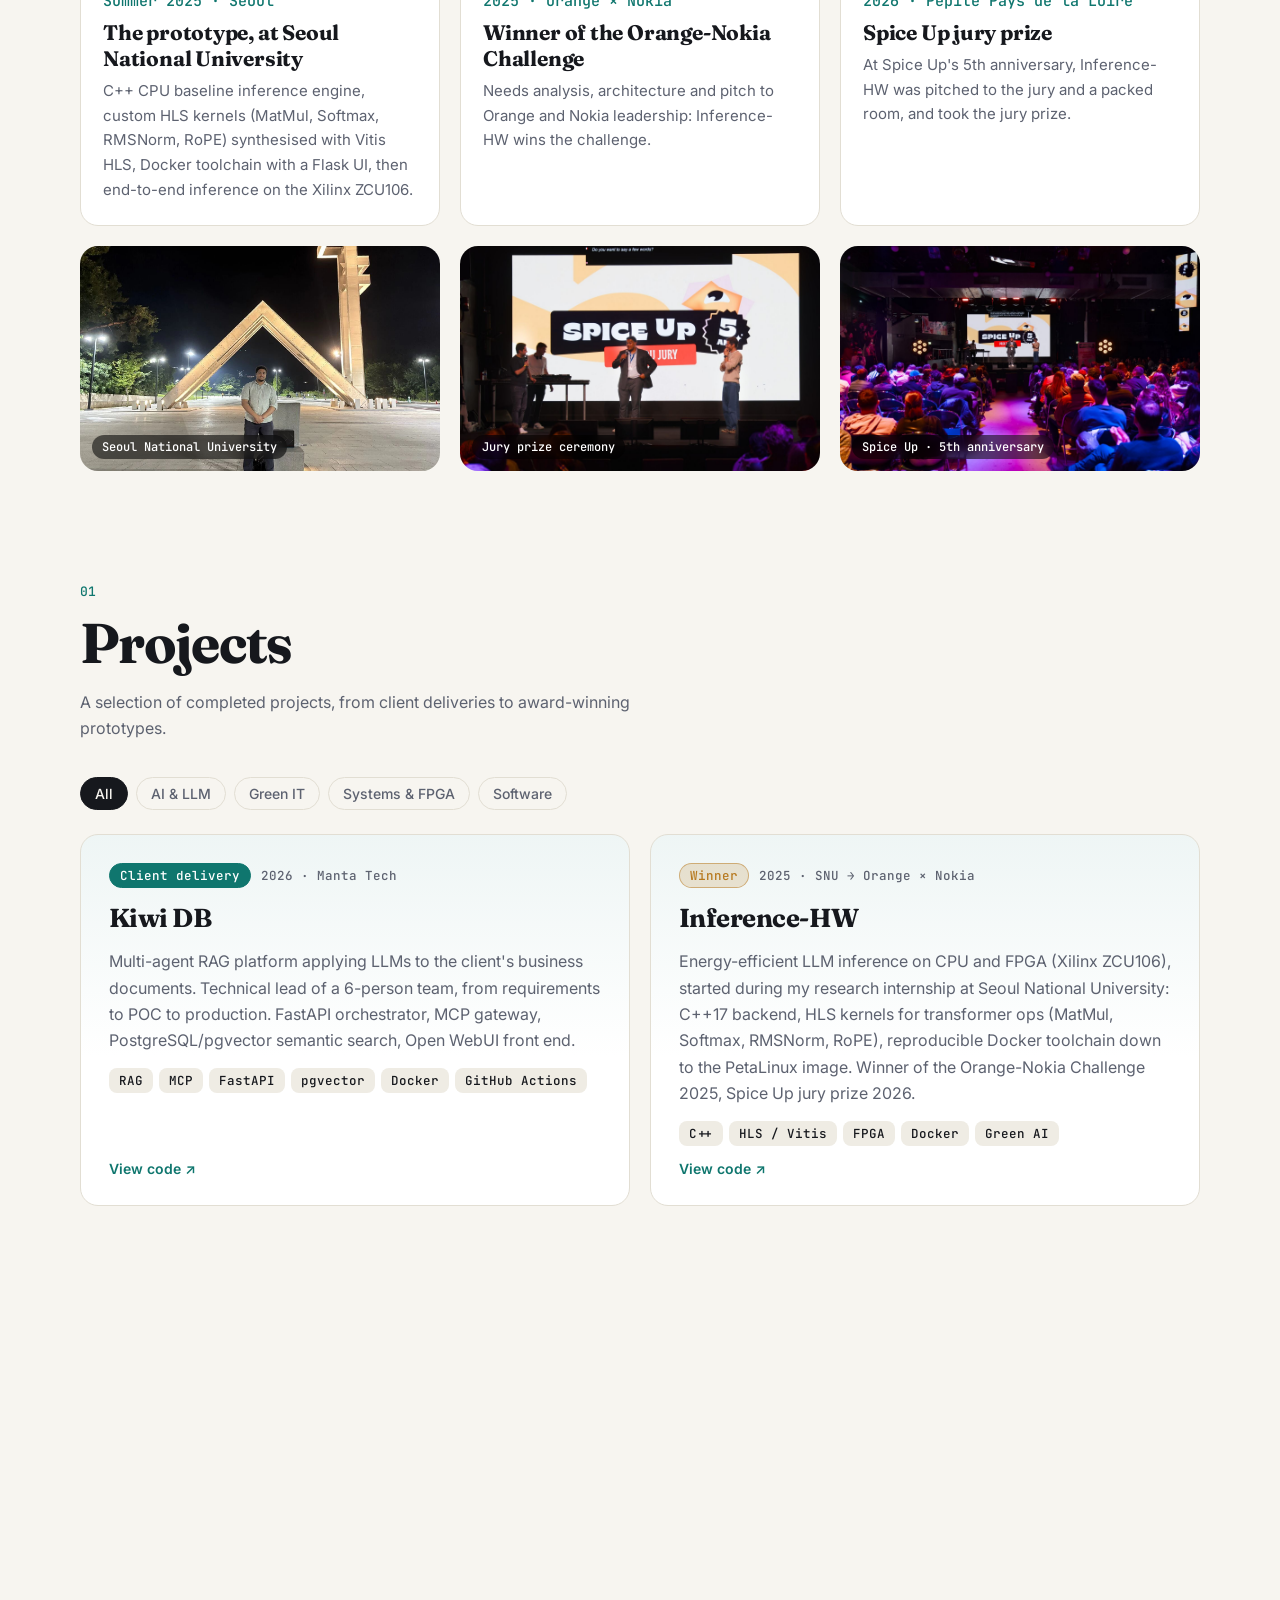
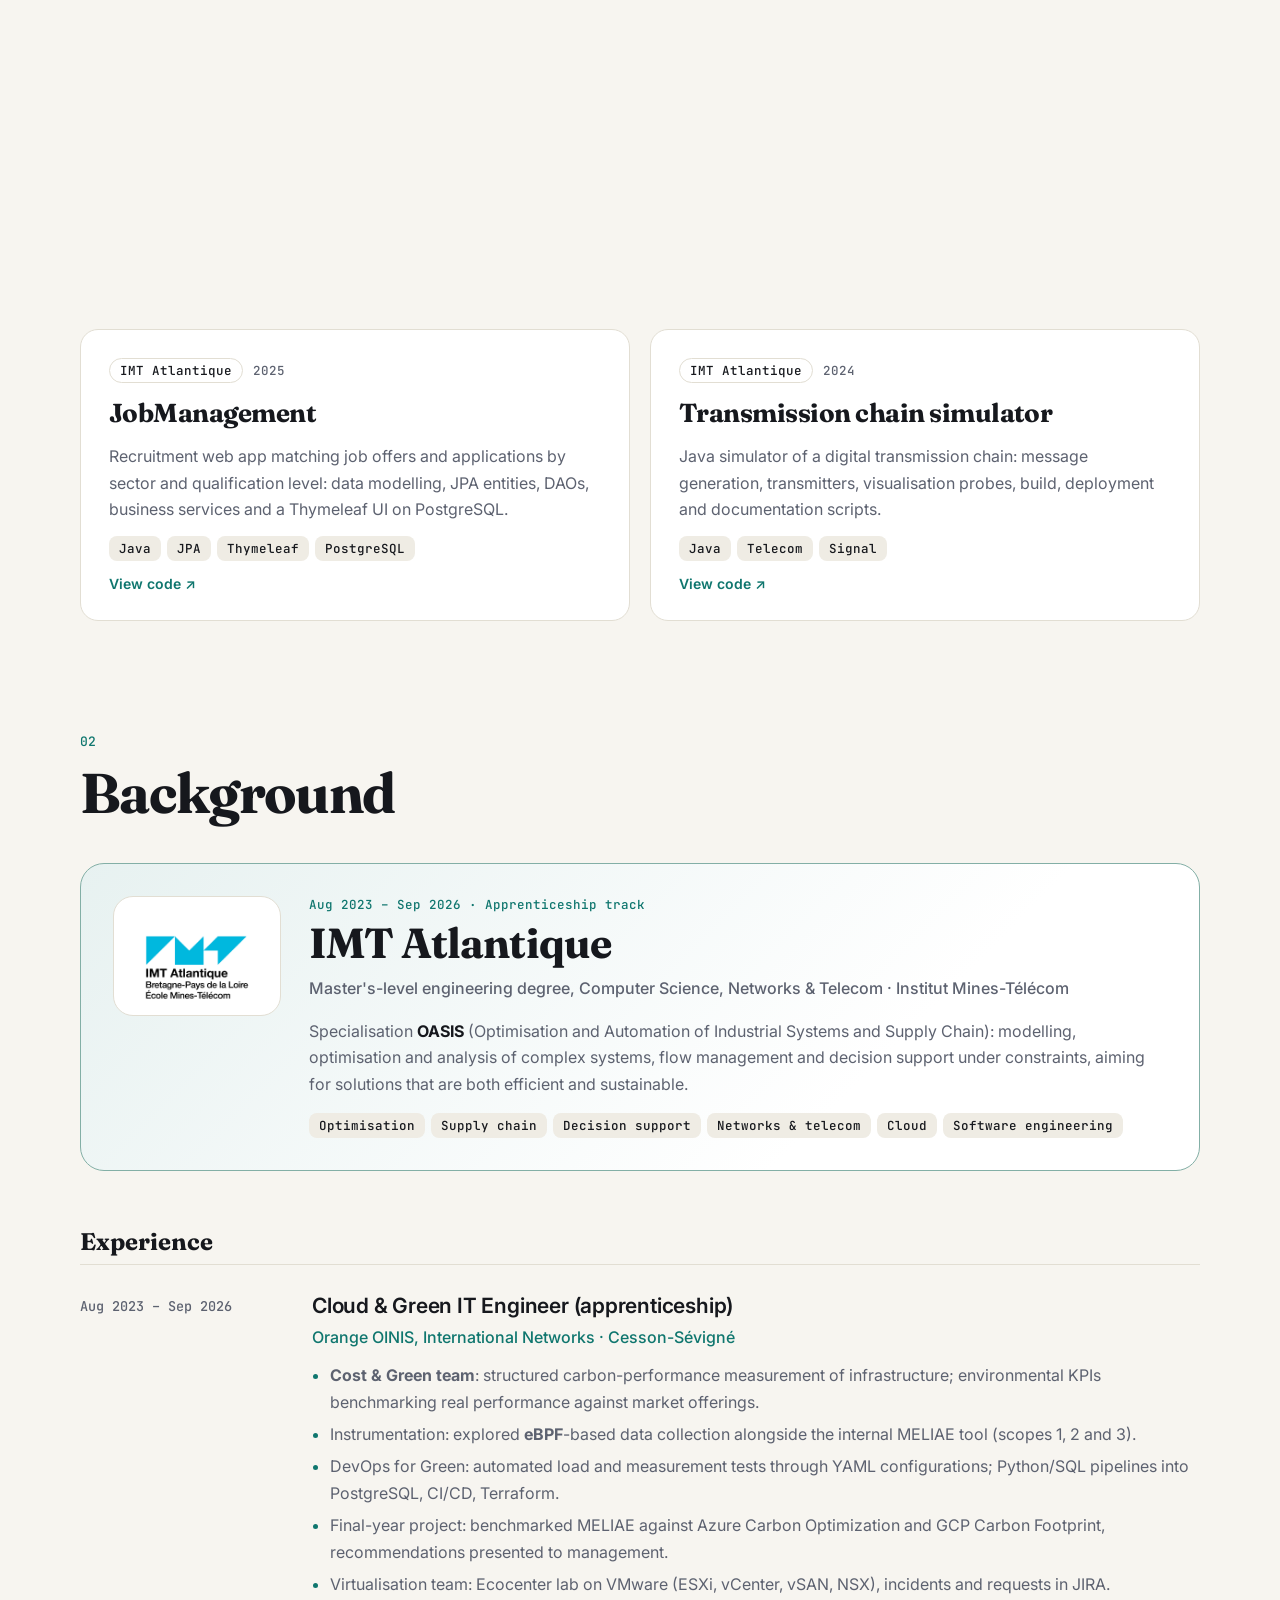
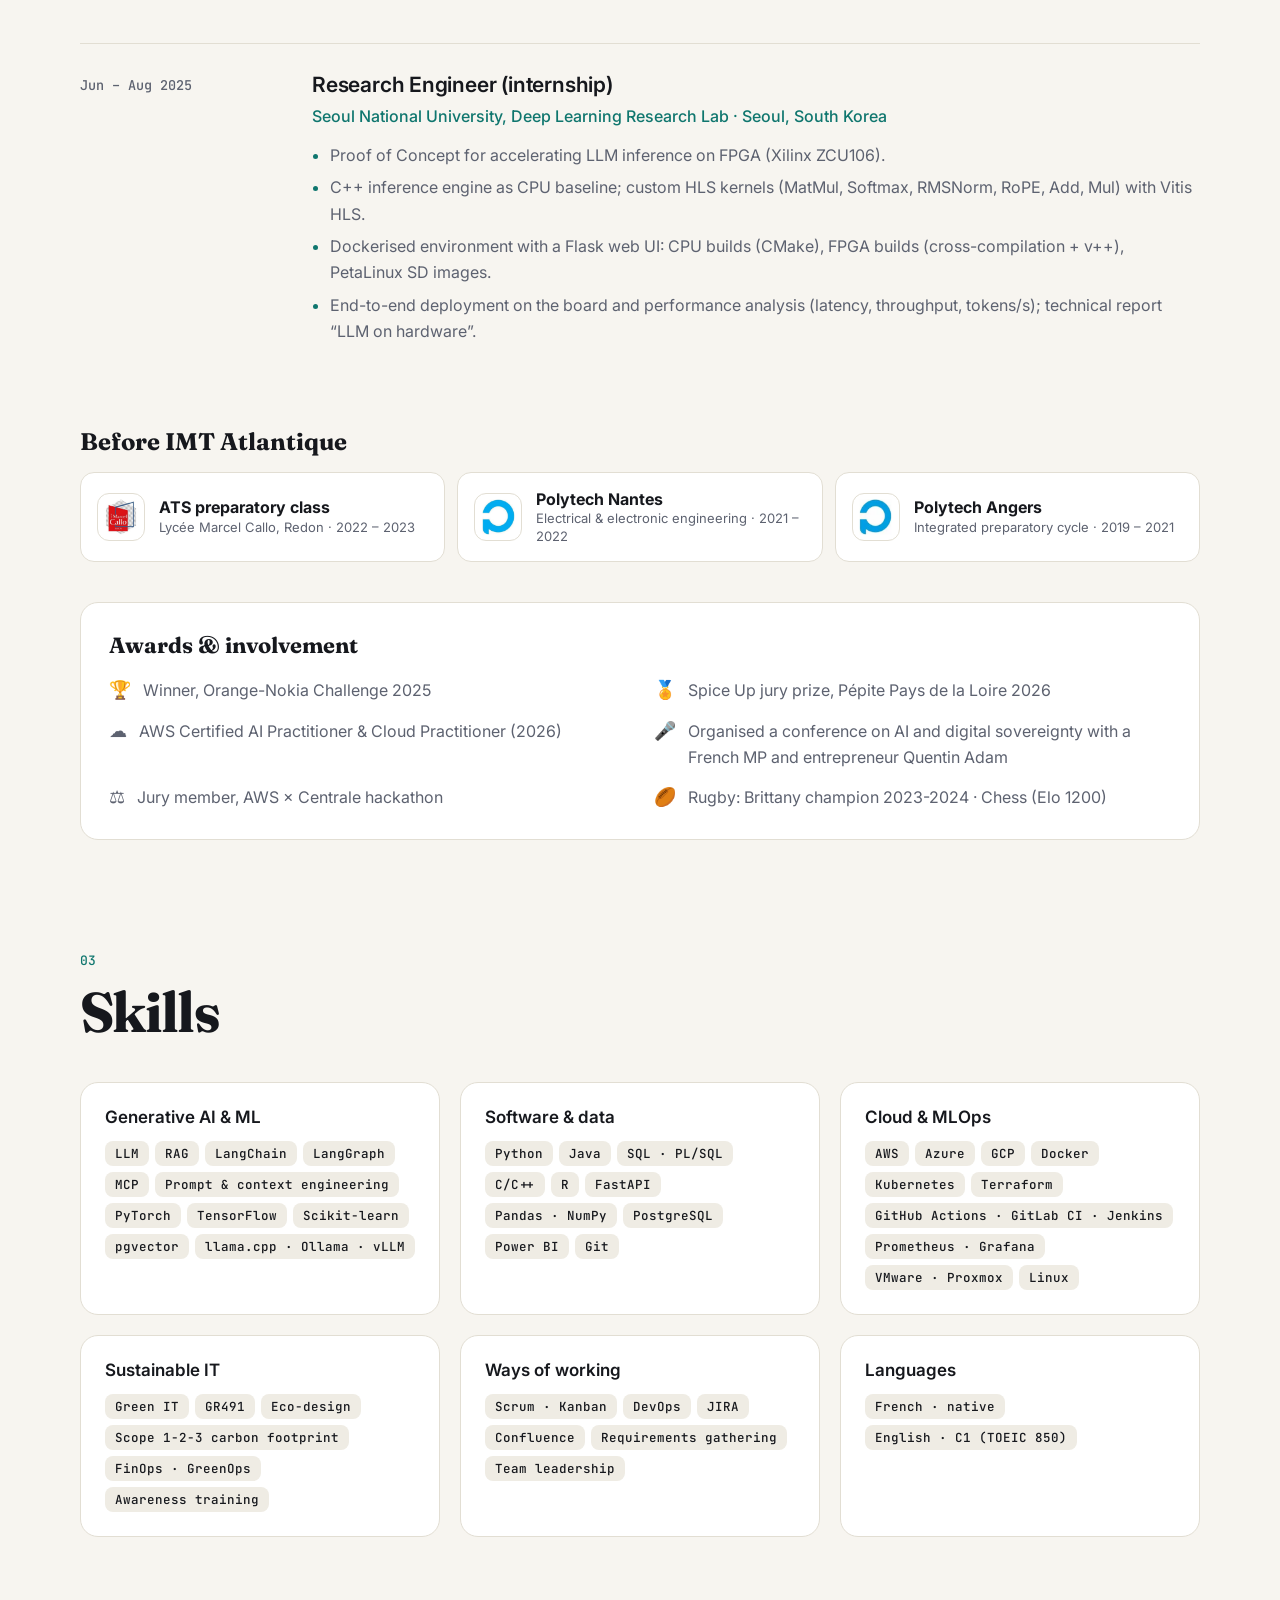
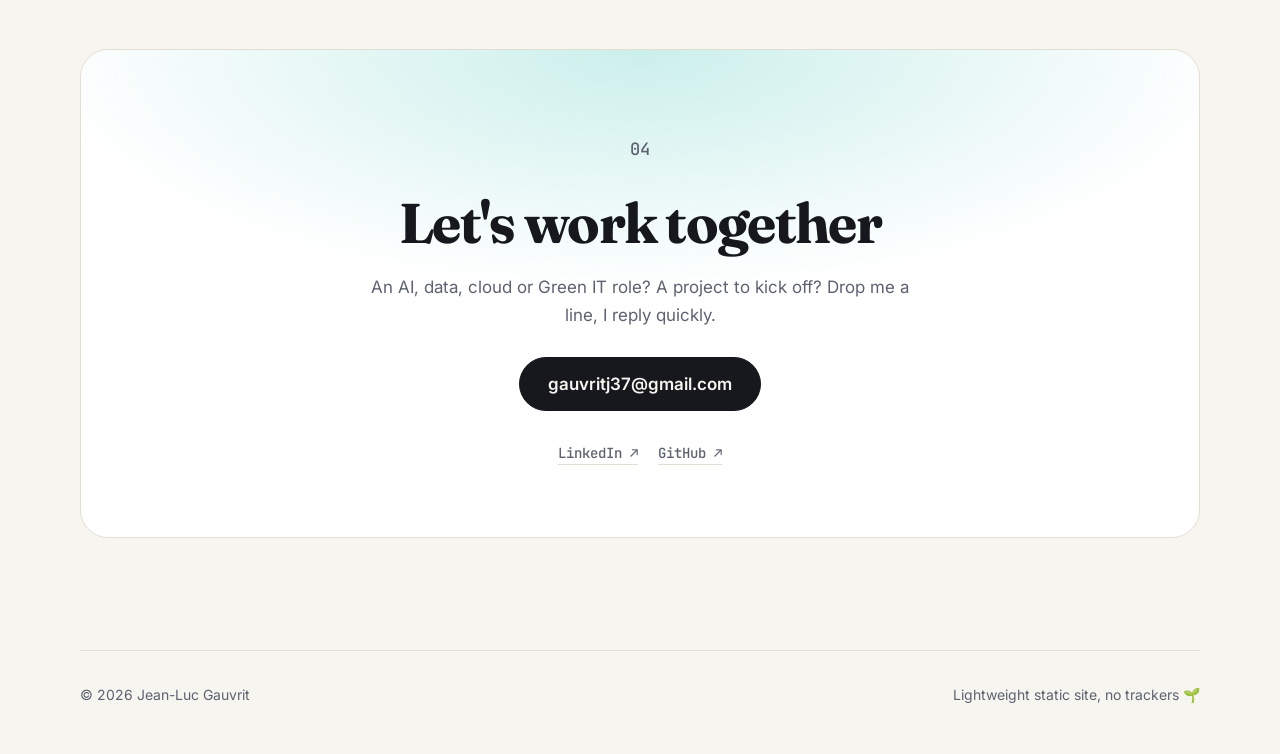
==== commit 088422a6: "Add school logos (IMT Atlantique, Polytech Nantes/Angers, Marcel Callo) Co-Authored-By: Claude Opus " ====
--- a/index.html
+++ b/index.html
@@ -97,7 +97,7 @@
       <p class="trust__label"><span lang="fr">Formé et passé par</span><span lang="en">Trained at &amp; worked with</span></p>
       <ul class="trust__list">
         <li class="trust__item trust__item--main">
-          <span class="logo"><img src="assets/img/logos/imt-atlantique.svg" alt="" onerror="this.remove()"><b>IMT</b></span>
+          <span class="logo"><img src="assets/img/logos/imt-atlantique.png" alt="" onerror="this.remove()"><b>IMT</b></span>
           <span><strong>IMT Atlantique</strong><small>Institut Mines-Télécom</small></span>
         </li>
         <li class="trust__item">
@@ -311,7 +311,7 @@
 
       <!-- Formation phare -->
       <article class="school reveal" id="formation">
-        <div class="school__logo logo logo--xl"><img src="assets/img/logos/imt-atlantique.svg" alt="Logo IMT Atlantique" onerror="this.remove()"><b>IMT</b></div>
+        <div class="school__logo logo logo--xl"><img src="assets/img/logos/imt-atlantique-full.png" alt="Logo IMT Atlantique" onerror="this.remove()"><b>IMT</b></div>
         <div class="school__body">
           <p class="step__date"><span lang="fr">Août 2023 – Sept. 2026 · Formation par apprentissage</span><span lang="en">Aug 2023 – Sep 2026 · Apprenticeship track</span></p>
           <h3>IMT Atlantique</h3>
@@ -359,15 +359,15 @@
       <h3 class="subhead"><span lang="fr">Avant IMT Atlantique</span><span lang="en">Before IMT Atlantique</span></h3>
       <ul class="edu reveal">
         <li>
-          <span class="logo"><img src="assets/img/logos/marcel-callo.svg" alt="" onerror="this.remove()"><b>ATS</b></span>
+          <span class="logo"><img src="assets/img/logos/marcel-callo.png" alt="" onerror="this.remove()"><b>ATS</b></span>
           <div><strong><span lang="fr">Classe préparatoire ATS</span><span lang="en">ATS preparatory class</span></strong><small>Lycée Marcel Callo, Redon · 2022 – 2023</small></div>
         </li>
         <li>
-          <span class="logo"><img src="assets/img/logos/polytech-nantes.svg" alt="" onerror="this.remove()"><b>PN</b></span>
+          <span class="logo"><img src="assets/img/logos/polytech-nantes.png" alt="" onerror="this.remove()"><b>PN</b></span>
           <div><strong>Polytech Nantes</strong><small><span lang="fr">Ingénierie électrique et électronique · 2021 – 2022</span><span lang="en">Electrical &amp; electronic engineering · 2021 – 2022</span></small></div>
         </li>
         <li>
-          <span class="logo"><img src="assets/img/logos/polytech-angers.svg" alt="" onerror="this.remove()"><b>PA</b></span>
+          <span class="logo"><img src="assets/img/logos/polytech-angers.png" alt="" onerror="this.remove()"><b>PA</b></span>
           <div><strong>Polytech Angers</strong><small><span lang="fr">Cycle préparatoire intégré · 2019 – 2021</span><span lang="en">Integrated preparatory cycle · 2019 – 2021</span></small></div>
         </li>
       </ul>
--- a/assets/css/style.css
+++ b/assets/css/style.css
@@ -132,7 +132,7 @@
   box-shadow: var(--shadow); transform: rotate(2deg); transition: transform .5s;
 }
 .photo-frame:hover { transform: rotate(0); }
-.photo-frame img { width: 100%; height: 100%; object-fit: cover; position: relative; z-index: 1; }
+.photo-frame img { width: 100%; height: 100%; object-fit: cover; object-position: 50% 20%; position: relative; z-index: 1; }
 .photo-fallback {
   position: absolute; inset: 0; display: grid; place-items: center;
   font: 700 96px var(--serif); color: rgba(255,255,255,.9); letter-spacing: -.04em;
@@ -168,10 +168,12 @@
   flex: none; display: grid; place-items: center; width: 48px; height: 48px; border-radius: 12px;
   background: var(--surface); border: 1px solid var(--line); overflow: hidden;
 }
-.logo img { width: 80%; height: 80%; object-fit: contain; }
+.logo:has(img) { background: #fff; }
+.logo img { width: 86%; height: 86%; object-fit: contain; }
 .logo b { font: 700 13px var(--mono); color: var(--accent); letter-spacing: -.02em; }
 .logo img + b { display: none; }
-.logo--xl { width: 112px; height: 112px; border-radius: 24px; }
+.logo--xl { width: 168px; height: 120px; border-radius: 20px; }
+.logo--xl img { width: 84%; height: 84%; }
 .logo--xl b { font: 700 30px var(--serif); }
 
 /* Bandeau établissements */
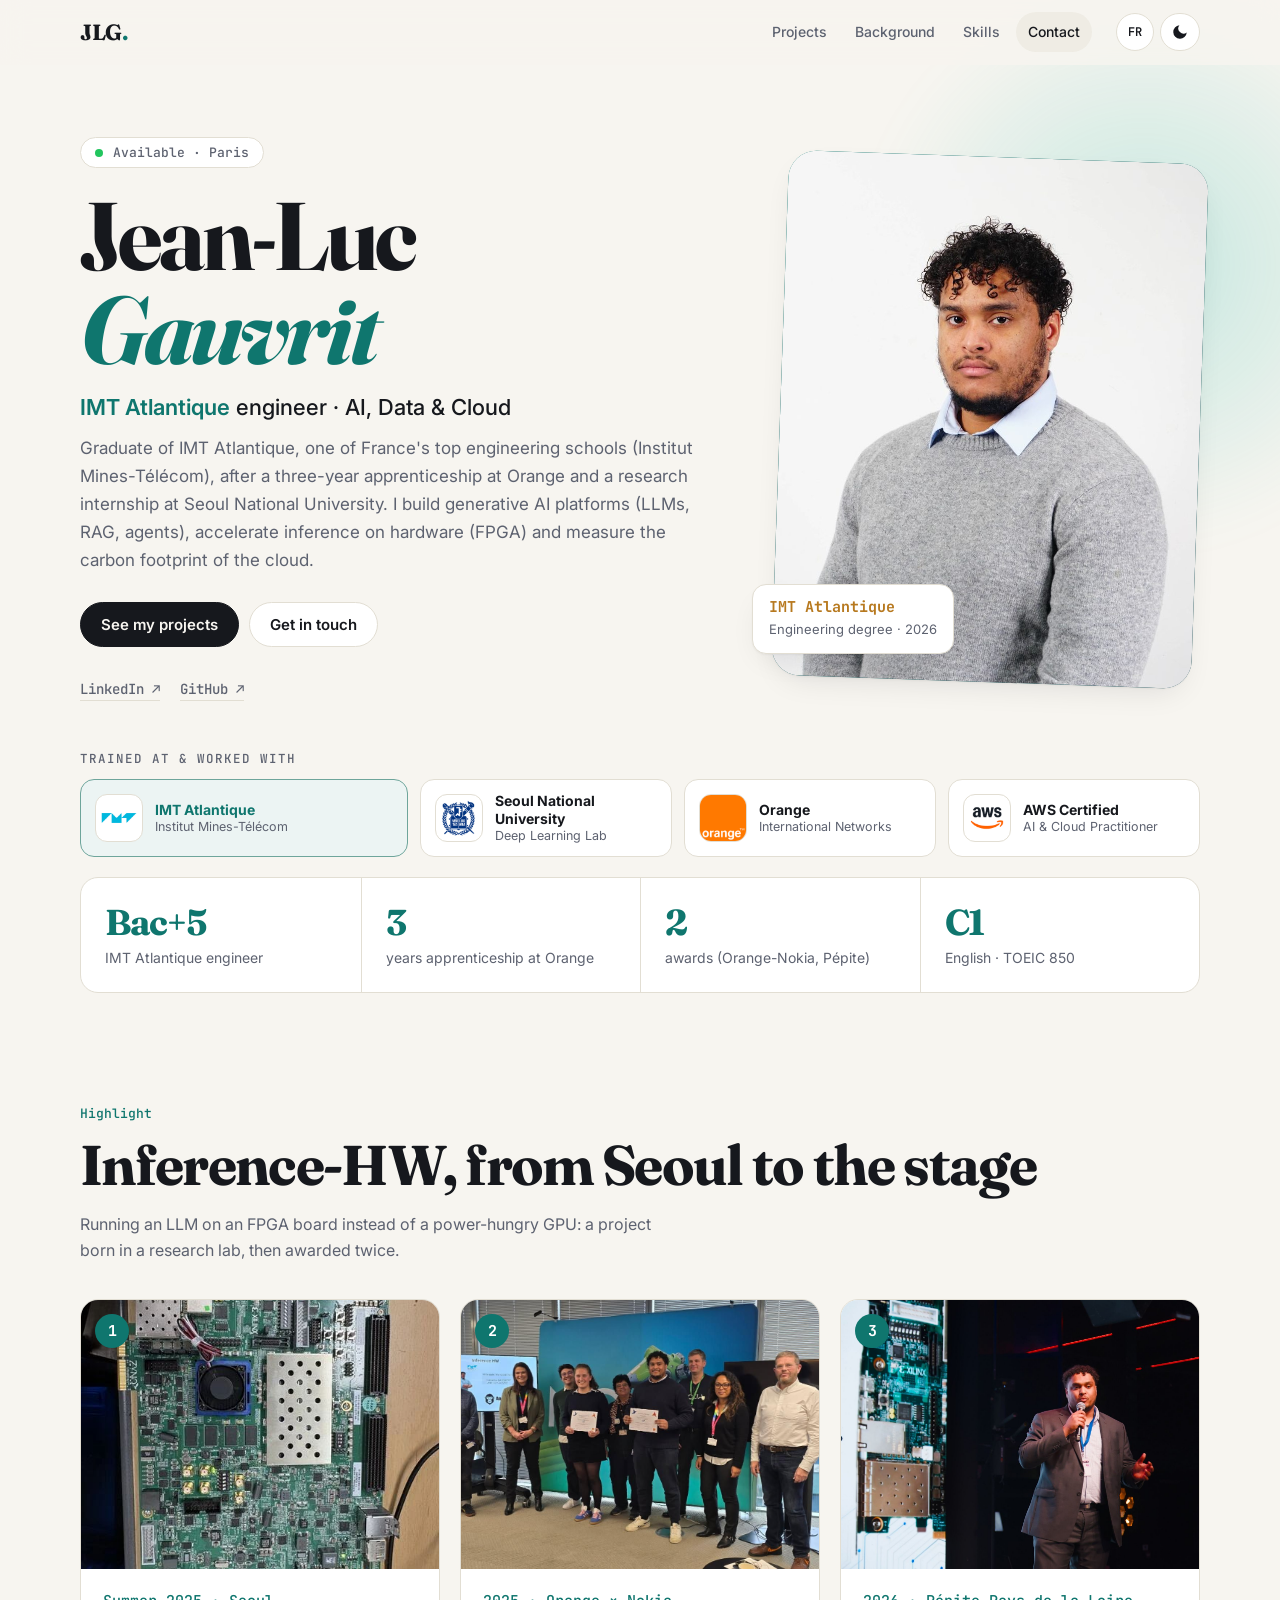
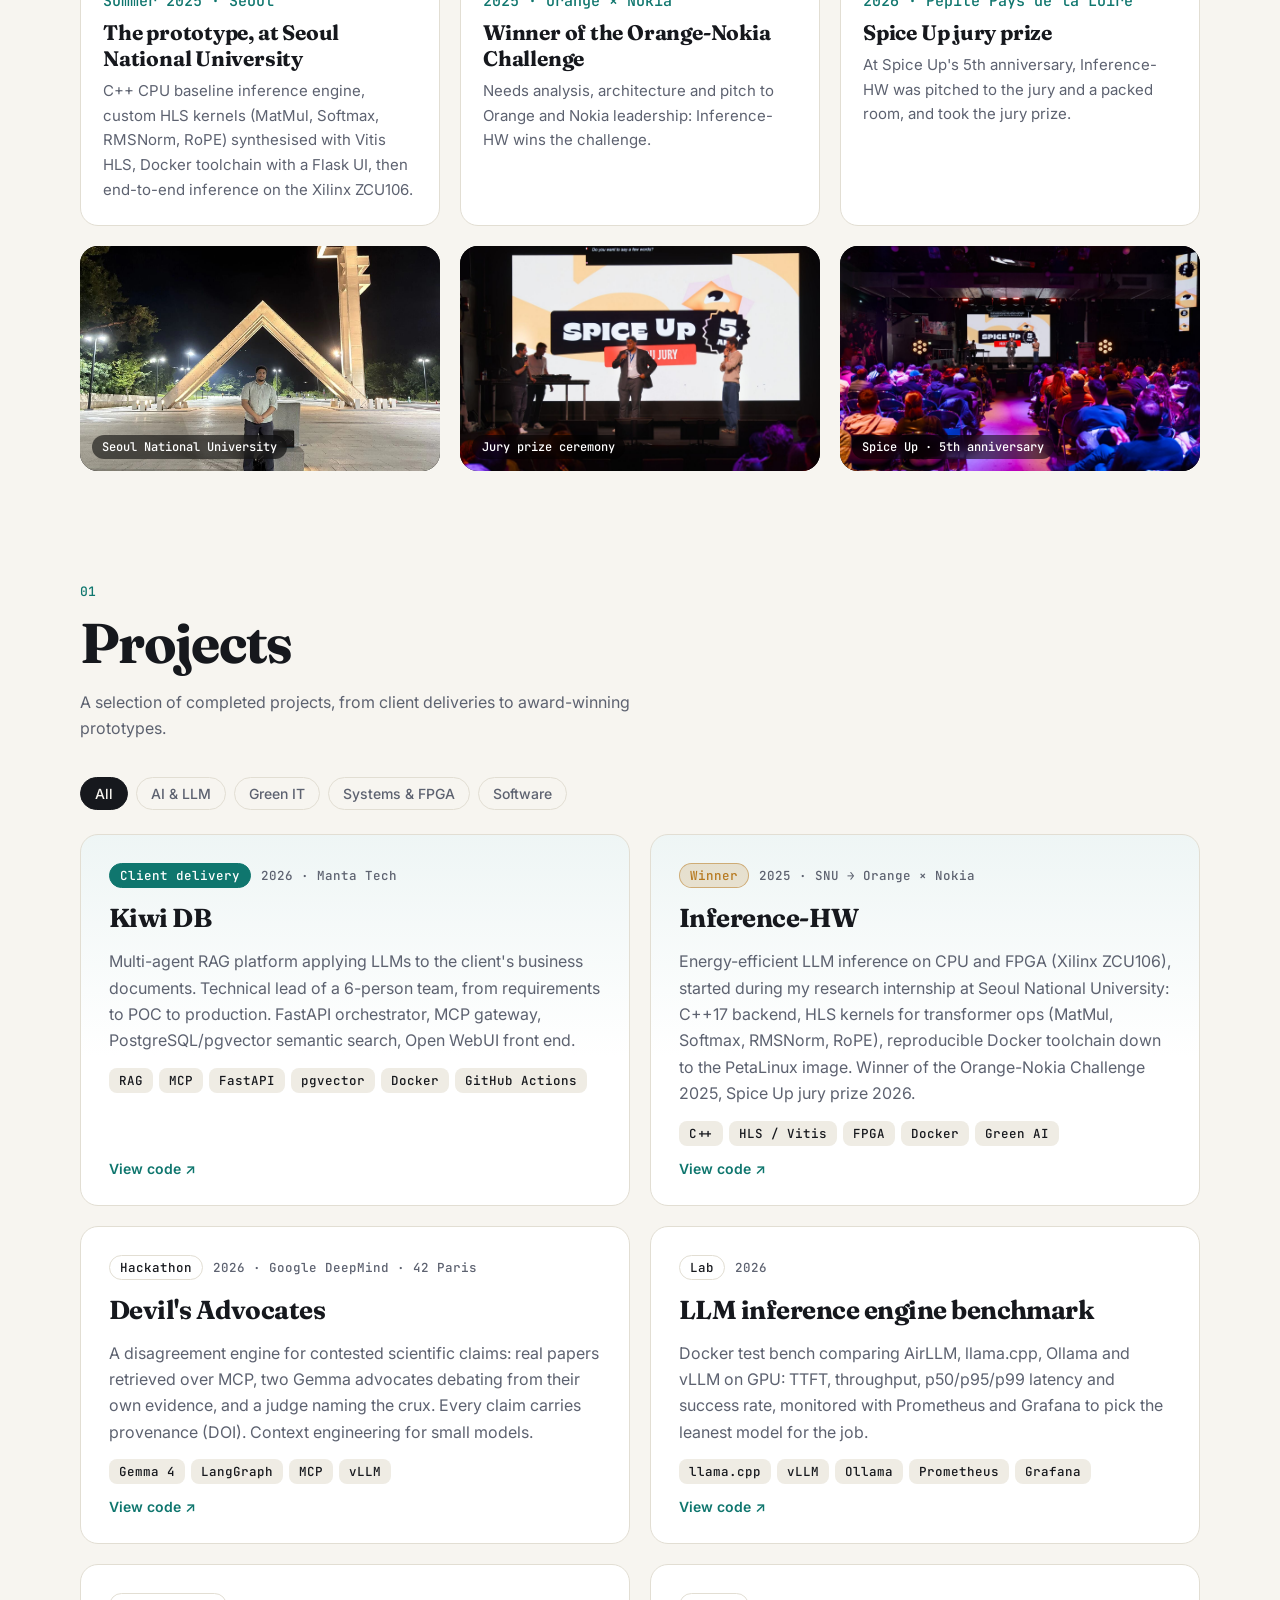
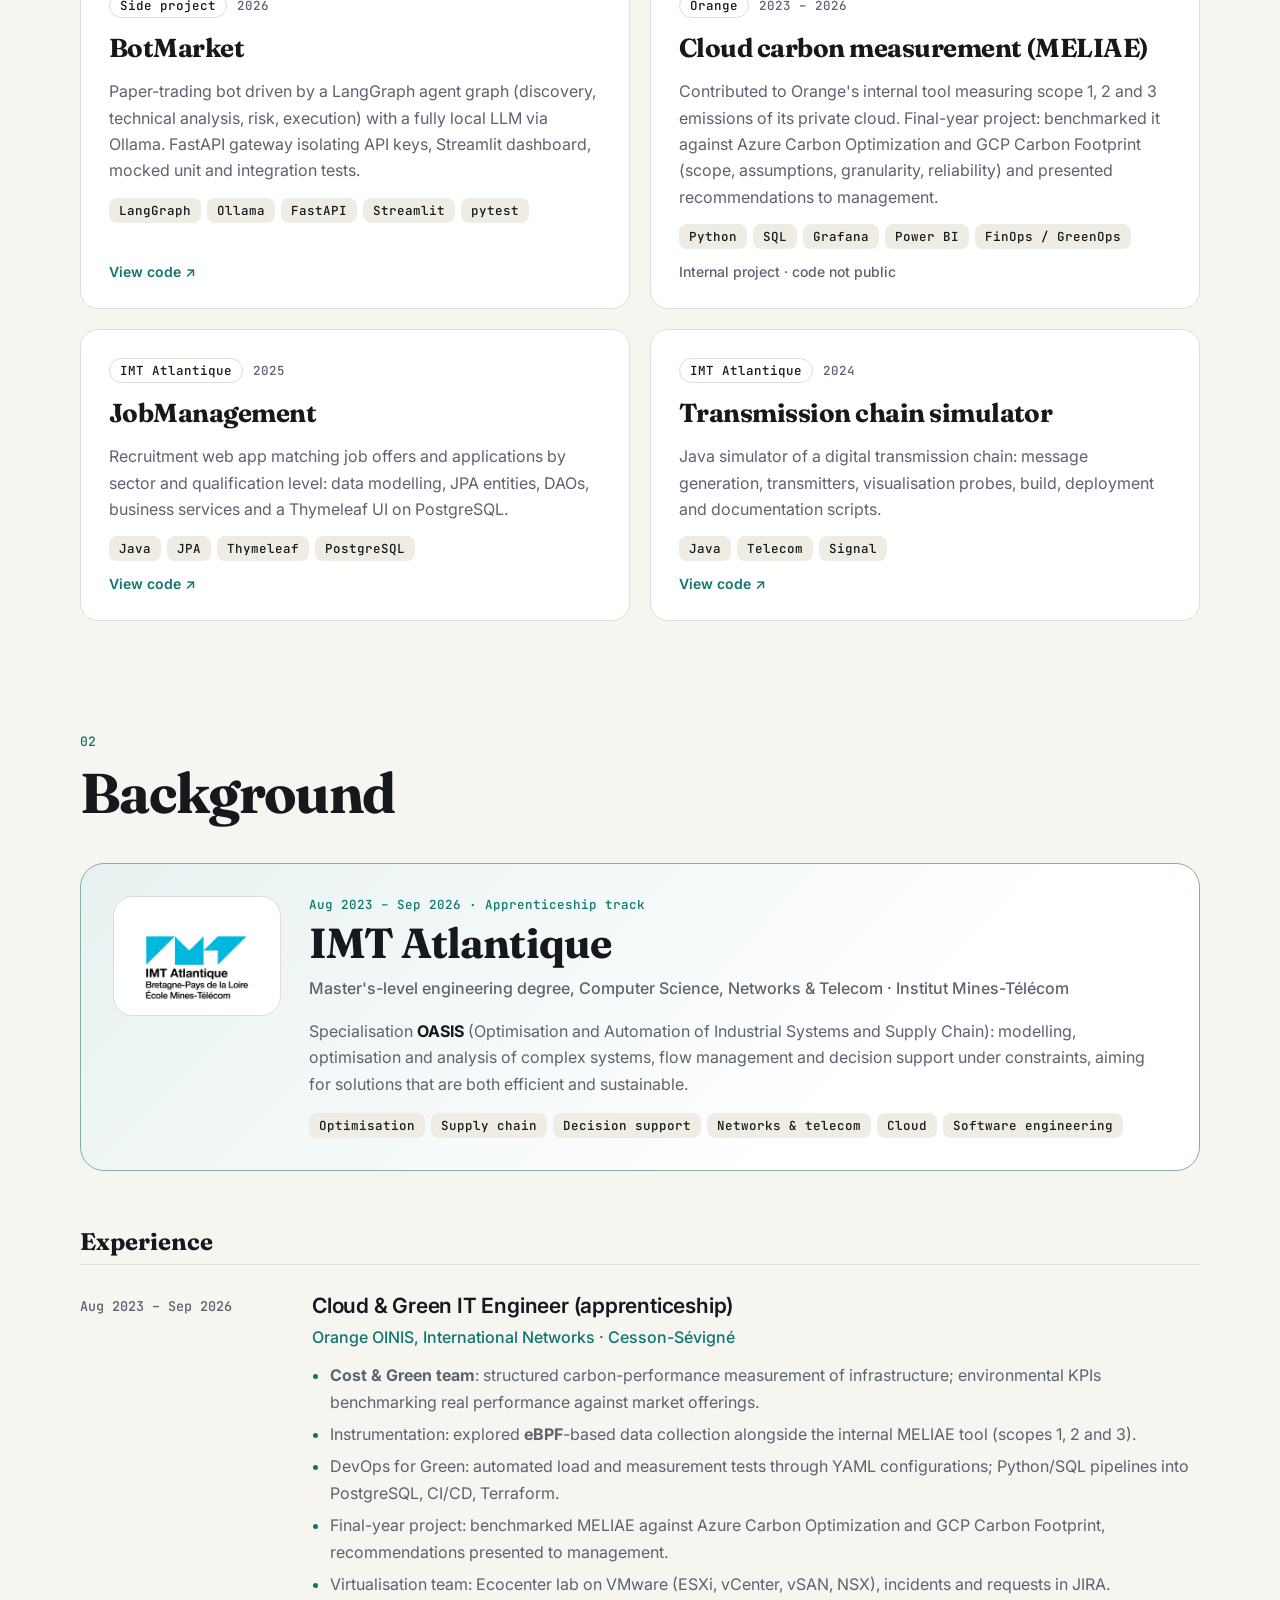
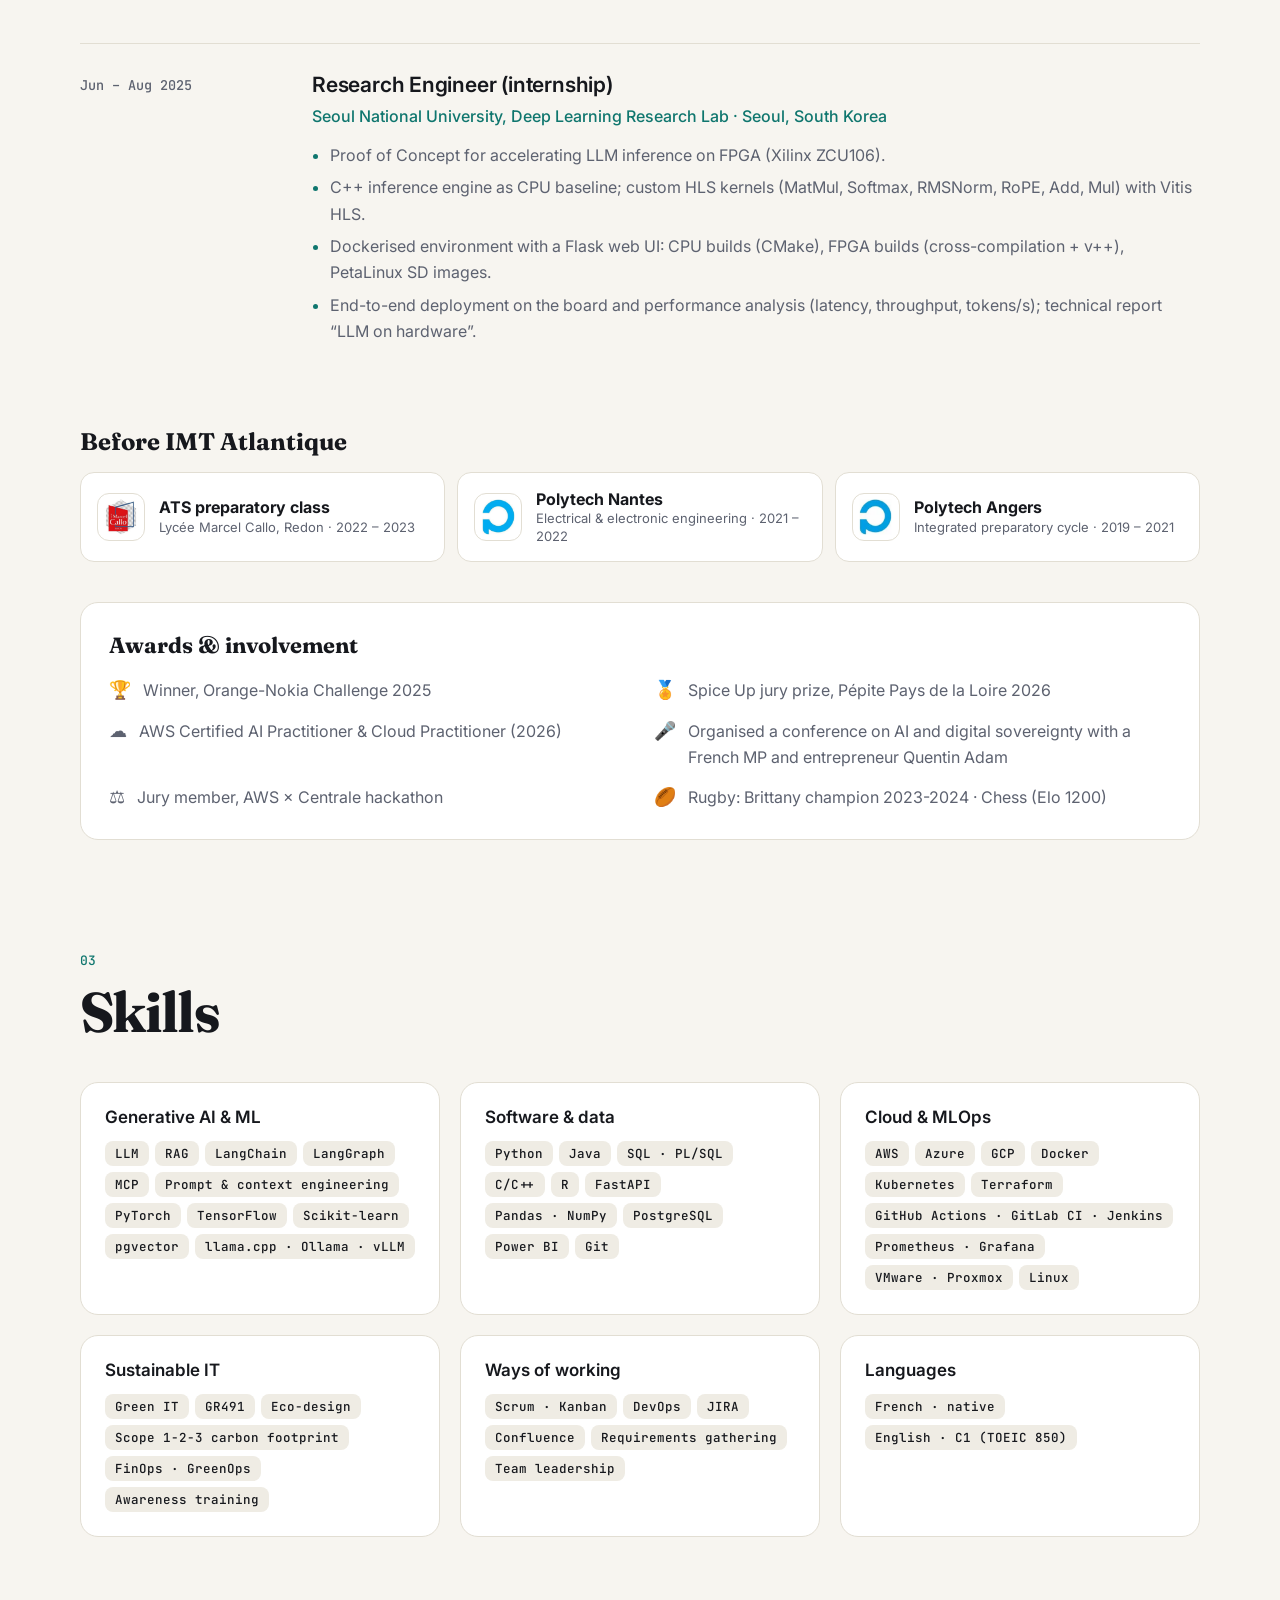
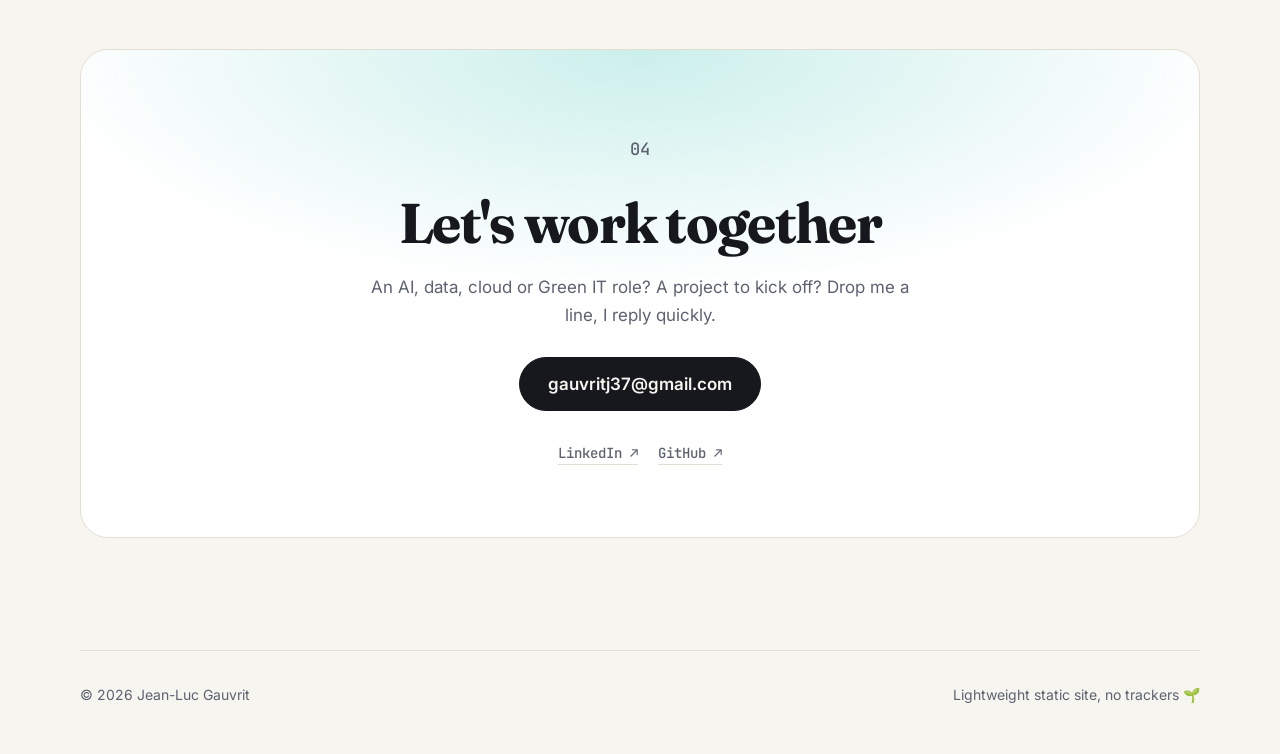
==== commit 9b3100a1: "Add SNU, Orange and AWS logos; set custom domain jeanluc.gvrt.fr - CNAME for jeanluc.gvrt.fr, canoni" ====
--- a/index.html
+++ b/index.html
@@ -8,7 +8,9 @@
   <meta property="og:title" content="Jean-Luc Gauvrit · Ingénieur IA, Data & Cloud">
   <meta property="og:description" content="IA générative, data, cloud et Green IT. Projets, parcours et contact.">
   <meta property="og:type" content="website">
-  <meta property="og:image" content="assets/img/photo.jpg">
+  <meta property="og:image" content="https://jeanluc.gvrt.fr/assets/img/photo.jpg">
+  <meta property="og:url" content="https://jeanluc.gvrt.fr/">
+  <link rel="canonical" href="https://jeanluc.gvrt.fr/">
   <link rel="icon" href="assets/img/favicon.svg" type="image/svg+xml">
   <link rel="preconnect" href="https://fonts.googleapis.com">
   <link rel="preconnect" href="https://fonts.gstatic.com" crossorigin>
@@ -101,15 +103,15 @@
           <span><strong>IMT Atlantique</strong><small>Institut Mines-Télécom</small></span>
         </li>
         <li class="trust__item">
-          <span class="logo"><img src="assets/img/logos/snu.svg" alt="" onerror="this.remove()"><b>SNU</b></span>
+          <span class="logo"><img src="assets/img/logos/snu.png" alt="" onerror="this.remove()"><b>SNU</b></span>
           <span><strong>Seoul National University</strong><small>Deep Learning Lab</small></span>
         </li>
         <li class="trust__item">
-          <span class="logo"><img src="assets/img/logos/orange.svg" alt="" onerror="this.remove()"><b>O</b></span>
+          <span class="logo logo--fill"><img src="assets/img/logos/orange.png" alt="" onerror="this.remove()"><b>O</b></span>
           <span><strong>Orange</strong><small>International Networks</small></span>
         </li>
         <li class="trust__item">
-          <span class="logo"><img src="assets/img/logos/aws.svg" alt="" onerror="this.remove()"><b>AWS</b></span>
+          <span class="logo"><img src="assets/img/logos/aws.png" alt="" onerror="this.remove()"><b>AWS</b></span>
           <span><strong>AWS Certified</strong><small>AI &amp; Cloud Practitioner</small></span>
         </li>
       </ul>
--- a/assets/css/style.css
+++ b/assets/css/style.css
@@ -170,6 +170,7 @@
 }
 .logo:has(img) { background: #fff; }
 .logo img { width: 86%; height: 86%; object-fit: contain; }
+.logo--fill img { width: 100%; height: 100%; }
 .logo b { font: 700 13px var(--mono); color: var(--accent); letter-spacing: -.02em; }
 .logo img + b { display: none; }
 .logo--xl { width: 168px; height: 120px; border-radius: 20px; }
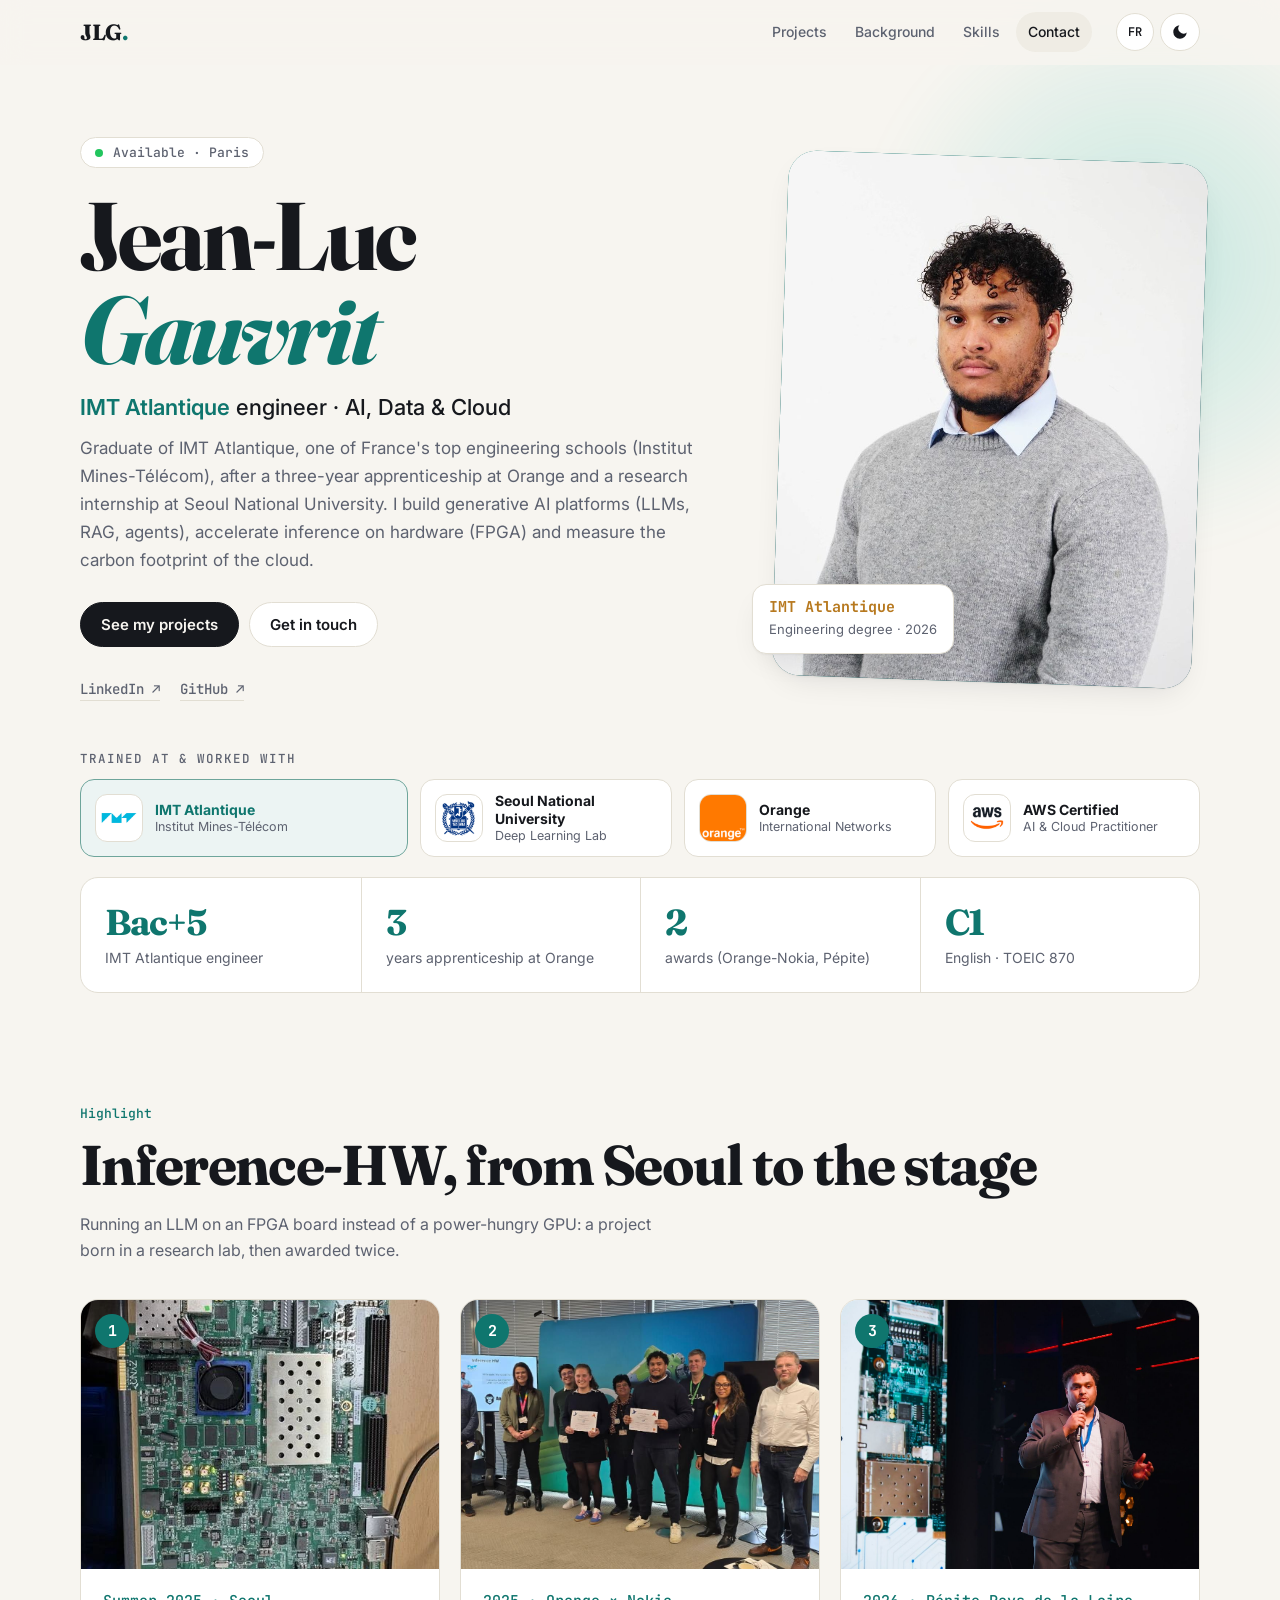
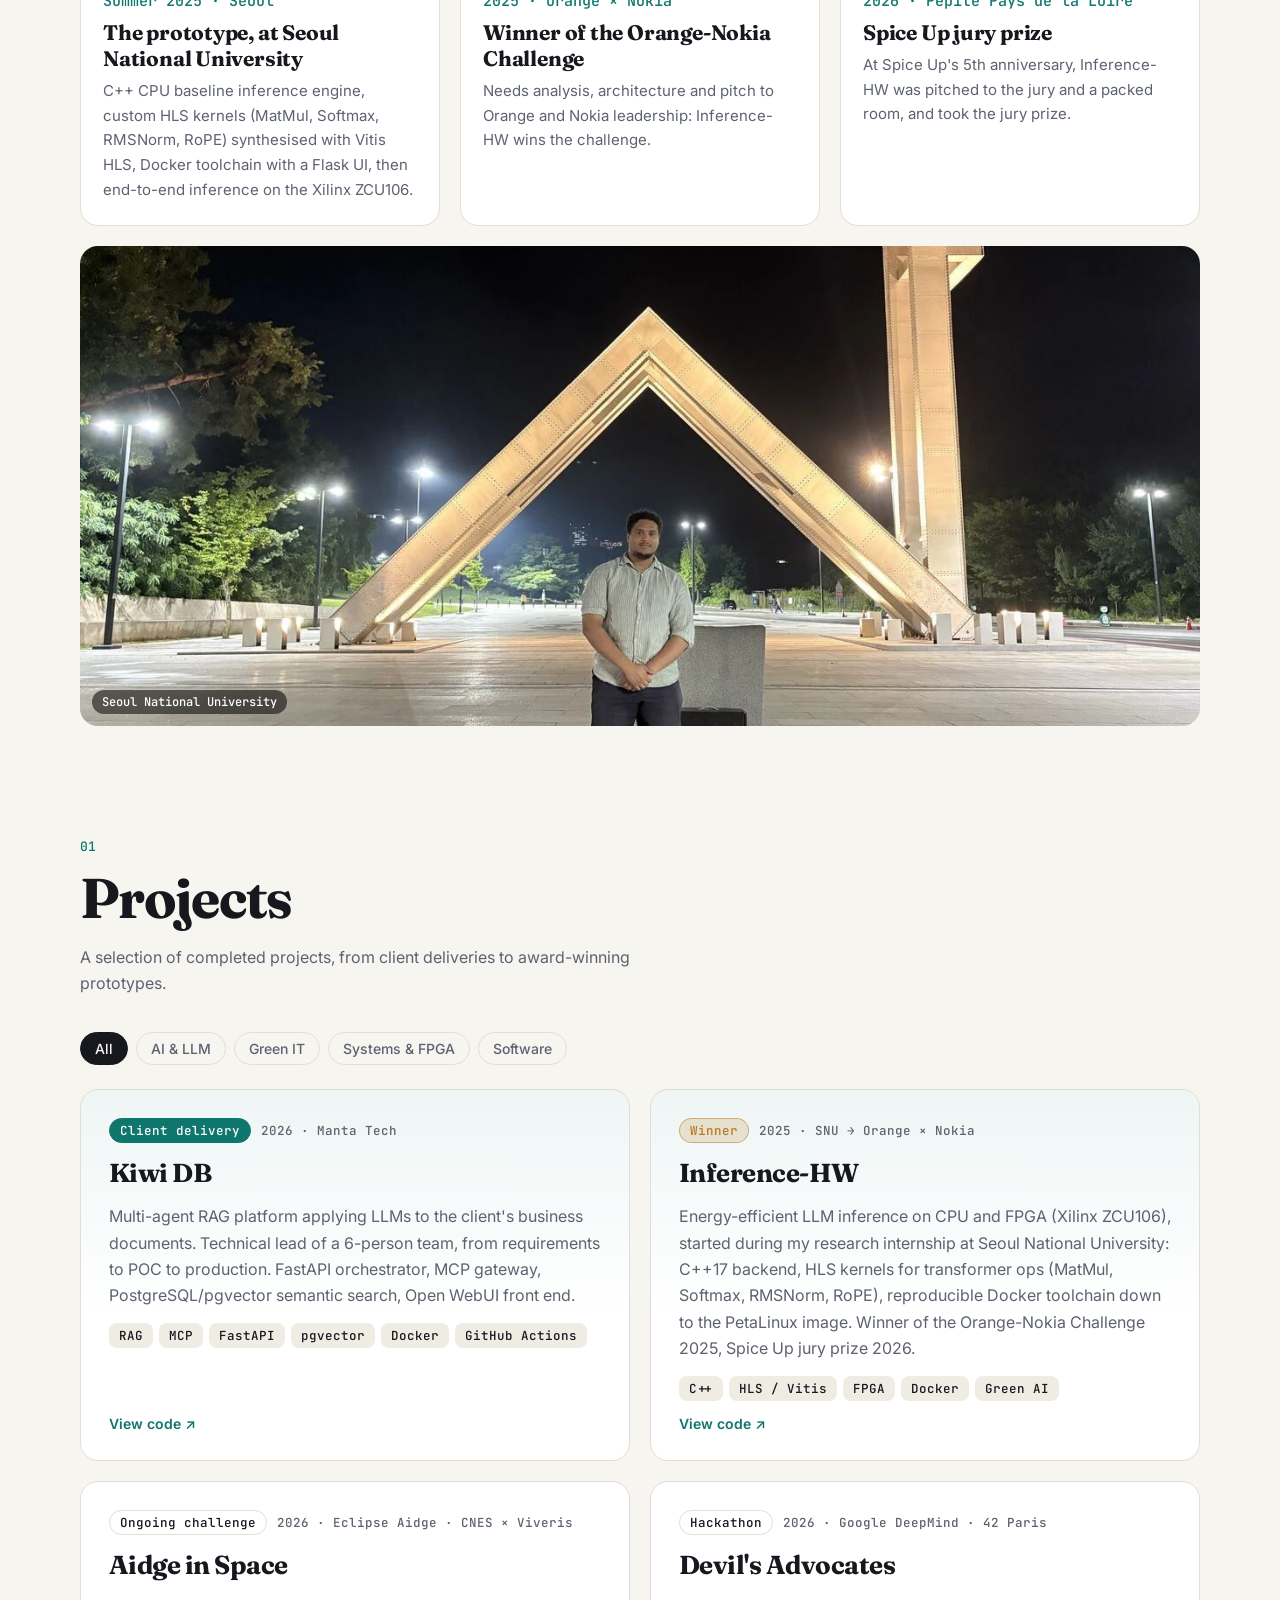
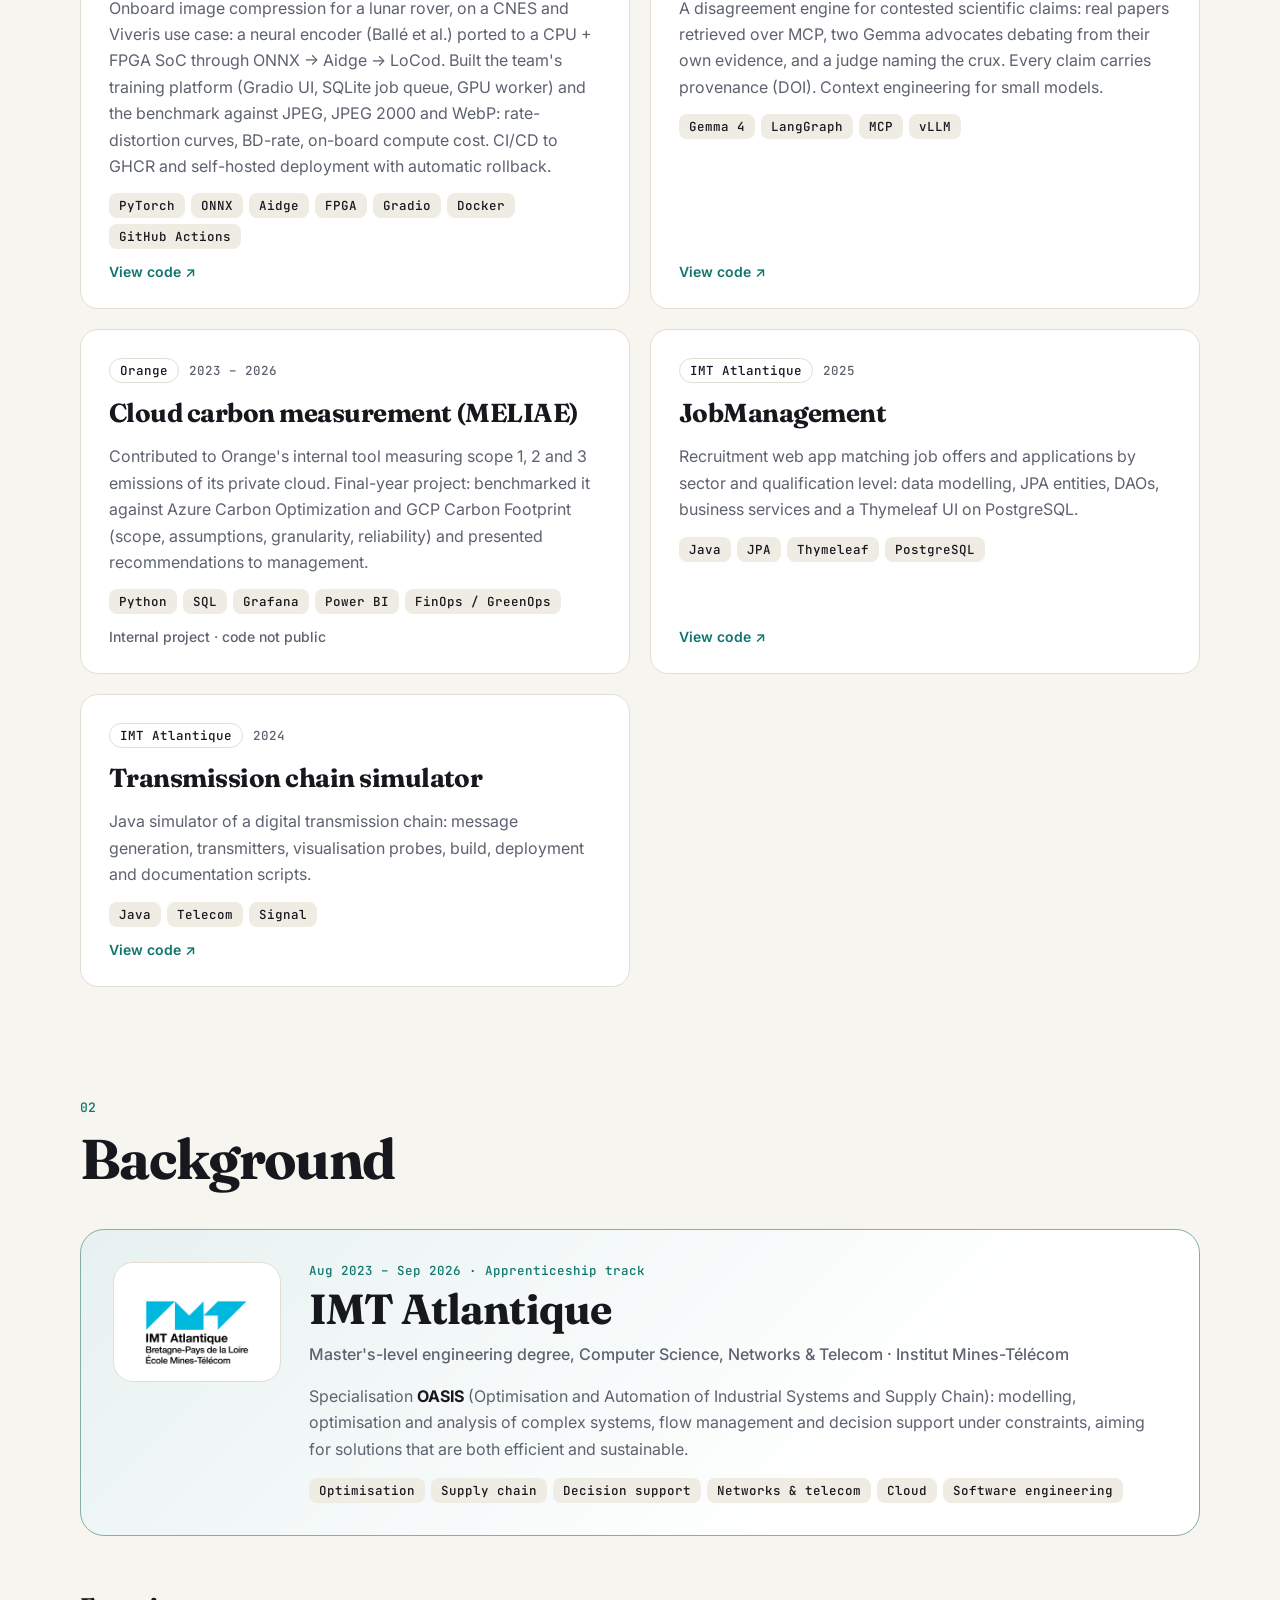
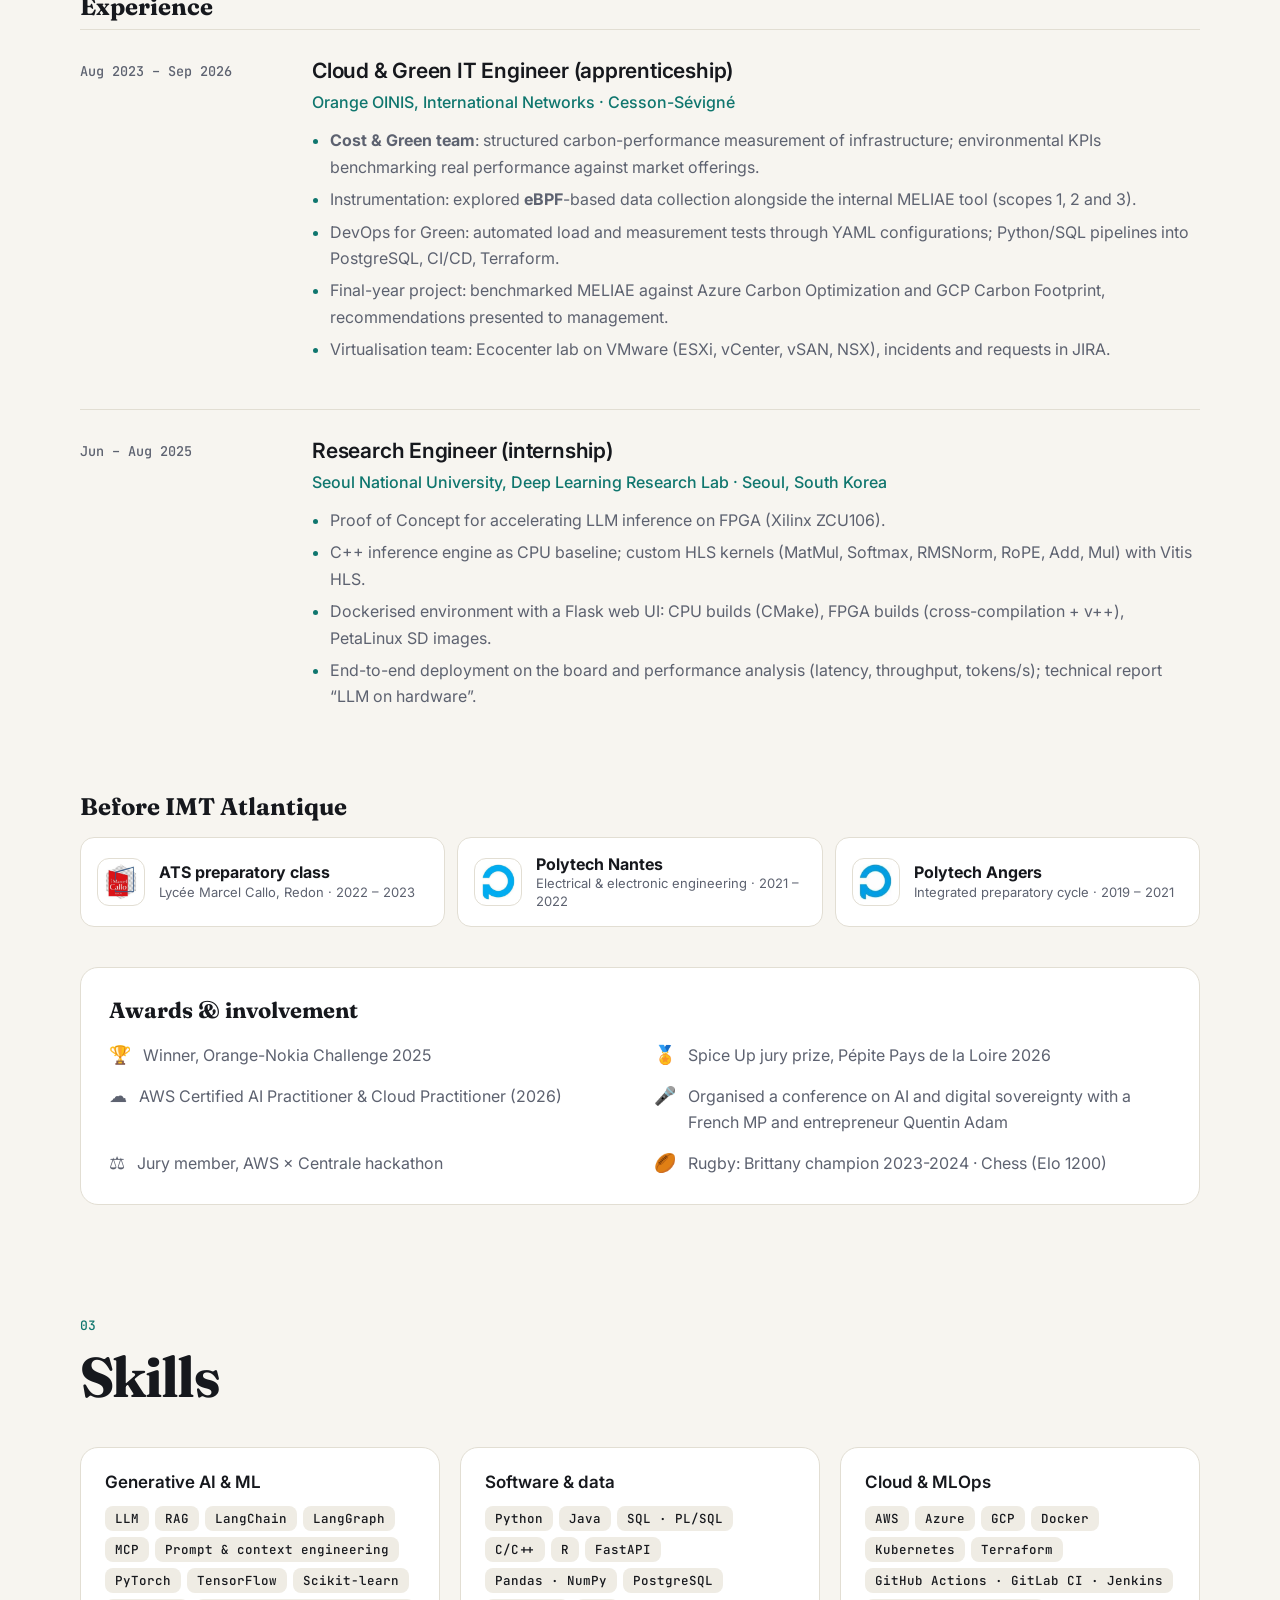
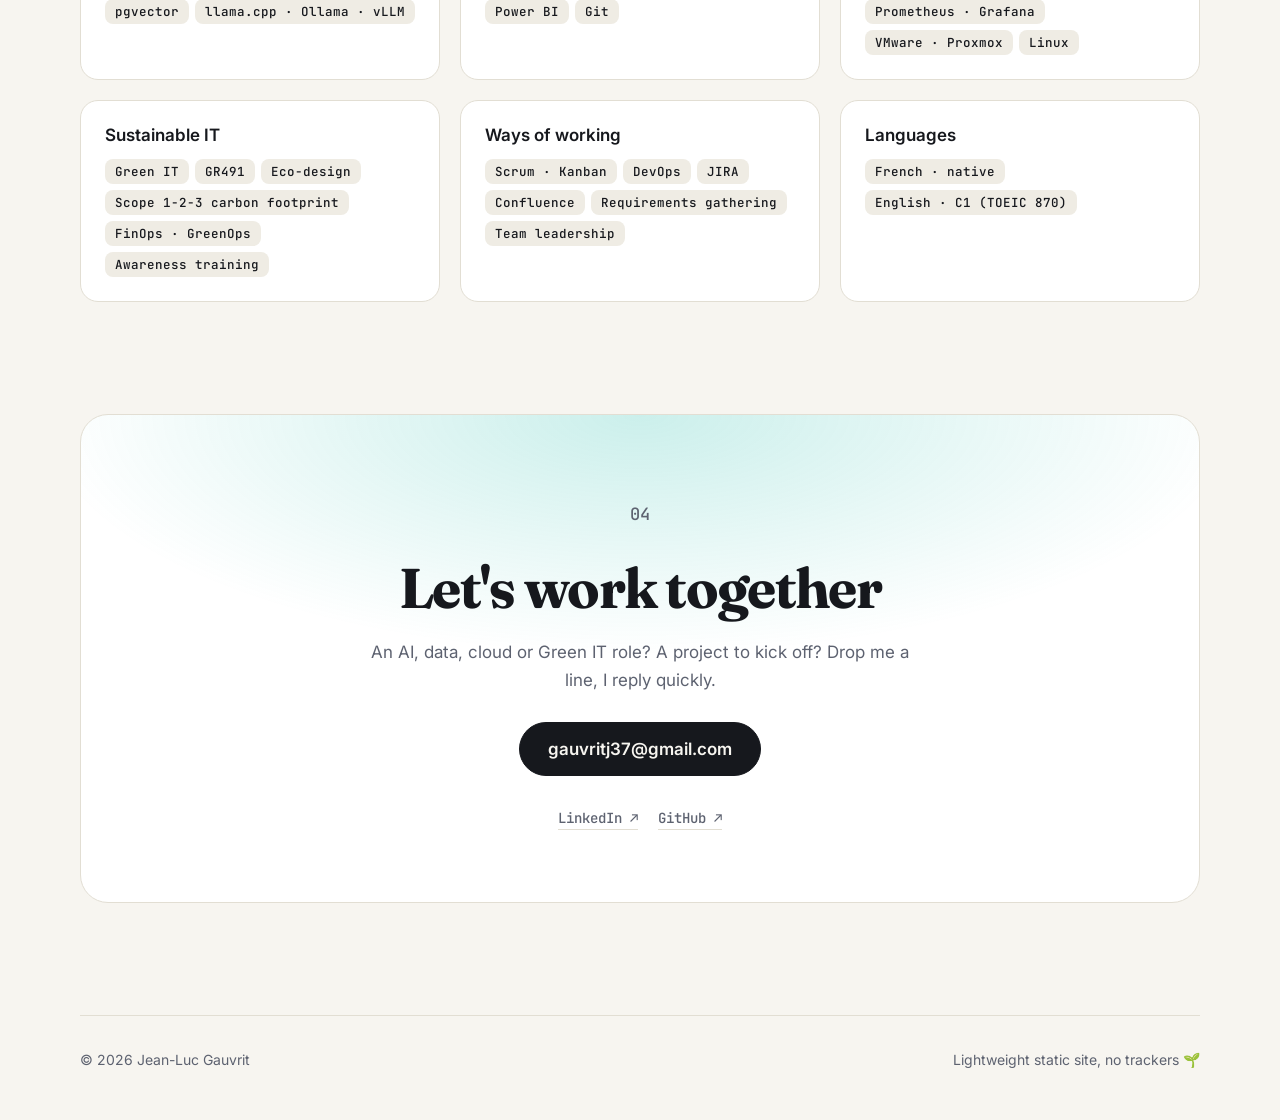
==== commit 7efe1c3c: "Update projects, TOEIC score and Inference-HW gallery - Replace BotMarket and LLM inference benchmar" ====
--- a/index.html
+++ b/index.html
@@ -122,7 +122,7 @@
       <div class="stat"><b>Bac+5</b><span lang="fr">ingénieur IMT Atlantique</span><span lang="en">IMT Atlantique engineer</span></div>
       <div class="stat"><b>3</b><span lang="fr">ans d'alternance chez Orange</span><span lang="en">years apprenticeship at Orange</span></div>
       <div class="stat"><b>2</b><span lang="fr">prix (Orange-Nokia, Pépite)</span><span lang="en">awards (Orange-Nokia, Pépite)</span></div>
-      <div class="stat"><b>C1</b><span lang="fr">anglais · TOEIC 850</span><span lang="en">English · TOEIC 850</span></div>
+      <div class="stat"><b>C1</b><span lang="fr">anglais · TOEIC 870</span><span lang="en">English · TOEIC 870</span></div>
     </section>
 
     <!-- À LA UNE : INFERENCE-HW, DE SÉOUL À LA SCÈNE -->
@@ -165,8 +165,6 @@
 
       <div class="gallery reveal">
         <figure><img src="assets/img/inference/seoul-snu.jpg" alt="Devant la porte de Seoul National University, de nuit, avec le kit AMD Zynq UltraScale+" loading="lazy" width="1280" height="960"><figcaption>Seoul National University</figcaption></figure>
-        <figure><img src="assets/img/inference/spiceup-prix.jpg" alt="Remise du prix du jury sur la scène du Spice Up" loading="lazy" width="1600" height="1070"><figcaption><span lang="fr">Remise du prix du jury</span><span lang="en">Jury prize ceremony</span></figcaption></figure>
-        <figure><img src="assets/img/inference/spiceup-salle.jpg" alt="La salle comble pendant la cérémonie Spice Up" loading="lazy" width="1600" height="1070"><figcaption><span lang="fr">Spice Up · 5 ans</span><span lang="en">Spice Up · 5th anniversary</span></figcaption></figure>
       </div>
     </section>
 
@@ -218,6 +216,20 @@
           <a class="project__link" href="https://github.com/JLucGauvrit/Inference-HW" target="_blank" rel="noopener"><span lang="fr">Voir le code</span><span lang="en">View code</span> ↗</a>
         </article>
 
+        <article class="project reveal" data-tags="ia hw dev">
+          <div class="project__meta">
+            <span class="pill"><span lang="fr">Challenge en cours</span><span lang="en">Ongoing challenge</span></span>
+            <span>2026 · Eclipse Aidge · CNES × Viveris</span>
+          </div>
+          <h3>Aidge in Space</h3>
+          <p>
+            <span lang="fr">Compression d'images embarquée pour un rover lunaire, sur un cas d'usage du CNES et de Viveris : un encodeur neuronal (Ballé et al.) porté sur un SoC CPU + FPGA via ONNX → Aidge → LoCod. Développement de la plateforme d'entraînement de l'équipe (interface Gradio, file de jobs SQLite, worker GPU) et du banc d'essai face à JPEG, JPEG 2000 et WebP : courbes débit/distorsion, BD-rate, coût de calcul sur la carte. CI/CD vers GHCR, déploiement auto-hébergé avec retour arrière automatique.</span>
+            <span lang="en">Onboard image compression for a lunar rover, on a CNES and Viveris use case: a neural encoder (Ballé et al.) ported to a CPU + FPGA SoC through ONNX → Aidge → LoCod. Built the team's training platform (Gradio UI, SQLite job queue, GPU worker) and the benchmark against JPEG, JPEG 2000 and WebP: rate-distortion curves, BD-rate, on-board compute cost. CI/CD to GHCR and self-hosted deployment with automatic rollback.</span>
+          </p>
+          <ul class="tags"><li>PyTorch</li><li>ONNX</li><li>Aidge</li><li>FPGA</li><li>Gradio</li><li>Docker</li><li>GitHub Actions</li></ul>
+          <a class="project__link" href="https://github.com/Aidge-in-space-hackathon/aidge-train" target="_blank" rel="noopener"><span lang="fr">Voir le code</span><span lang="en">View code</span> ↗</a>
+        </article>
+
         <article class="project reveal" data-tags="ia">
           <div class="project__meta">
             <span class="pill">Hackathon</span>
@@ -230,34 +242,6 @@
           </p>
           <ul class="tags"><li>Gemma 4</li><li>LangGraph</li><li>MCP</li><li>vLLM</li></ul>
           <a class="project__link" href="https://github.com/JLucGauvrit/gemma4-hackthon" target="_blank" rel="noopener"><span lang="fr">Voir le code</span><span lang="en">View code</span> ↗</a>
-        </article>
-
-        <article class="project reveal" data-tags="ia green">
-          <div class="project__meta">
-            <span class="pill">Lab</span>
-            <span>2026</span>
-          </div>
-          <h3><span lang="fr">Benchmark des moteurs d'inférence LLM</span><span lang="en">LLM inference engine benchmark</span></h3>
-          <p>
-            <span lang="fr">Banc d'essai Docker comparant AirLLM, llama.cpp, Ollama et vLLM sur GPU : TTFT, débit, latences p50/p95/p99, taux de succès. Supervision Prometheus et Grafana pour choisir le modèle le plus sobre adapté au besoin.</span>
-            <span lang="en">Docker test bench comparing AirLLM, llama.cpp, Ollama and vLLM on GPU: TTFT, throughput, p50/p95/p99 latency and success rate, monitored with Prometheus and Grafana to pick the leanest model for the job.</span>
-          </p>
-          <ul class="tags"><li>llama.cpp</li><li>vLLM</li><li>Ollama</li><li>Prometheus</li><li>Grafana</li></ul>
-          <a class="project__link" href="https://github.com/JLucGauvrit/Benchmarck-moteurs-inferences" target="_blank" rel="noopener"><span lang="fr">Voir le code</span><span lang="en">View code</span> ↗</a>
-        </article>
-
-        <article class="project reveal" data-tags="ia dev">
-          <div class="project__meta">
-            <span class="pill"><span lang="fr">Projet perso</span><span lang="en">Side project</span></span>
-            <span>2026</span>
-          </div>
-          <h3>BotMarket</h3>
-          <p>
-            <span lang="fr">Bot de trading en paper trading piloté par un graphe d'agents LangGraph (découverte, analyse technique, risque, exécution) et un LLM 100 % local via Ollama. Passerelle FastAPI isolant les clés API, tableau de bord Streamlit, tests unitaires et d'intégration mockés.</span>
-            <span lang="en">Paper-trading bot driven by a LangGraph agent graph (discovery, technical analysis, risk, execution) with a fully local LLM via Ollama. FastAPI gateway isolating API keys, Streamlit dashboard, mocked unit and integration tests.</span>
-          </p>
-          <ul class="tags"><li>LangGraph</li><li>Ollama</li><li>FastAPI</li><li>Streamlit</li><li>pytest</li></ul>
-          <a class="project__link" href="https://github.com/JLucGauvrit/BotMarket" target="_blank" rel="noopener"><span lang="fr">Voir le code</span><span lang="en">View code</span> ↗</a>
         </article>
 
         <article class="project reveal" data-tags="green">
@@ -416,7 +400,7 @@
         </div>
         <div class="skill reveal">
           <h3><span lang="fr">Langues</span><span lang="en">Languages</span></h3>
-          <ul class="tags"><li><span lang="fr">Français · natif</span><span lang="en">French · native</span></li><li><span lang="fr">Anglais · C1 (TOEIC 850)</span><span lang="en">English · C1 (TOEIC 850)</span></li></ul>
+          <ul class="tags"><li><span lang="fr">Français · natif</span><span lang="en">French · native</span></li><li><span lang="fr">Anglais · C1 (TOEIC 870)</span><span lang="en">English · C1 (TOEIC 870)</span></li></ul>
         </div>
       </div>
     </section>
--- a/assets/css/style.css
+++ b/assets/css/style.css
@@ -207,8 +207,8 @@
 .step__body h3 { font: 700 21px var(--serif); letter-spacing: -.01em; }
 .step__body p { margin: 0; color: var(--muted); font-size: 15px; }
 .step__date { font: 500 12.5px var(--mono); color: var(--accent) !important; margin: 0; }
-.gallery { display: grid; grid-template-columns: repeat(3, 1fr); gap: 20px; margin-top: 20px; }
-.gallery figure { position: relative; margin: 0; aspect-ratio: 16 / 10; border-radius: var(--radius); overflow: hidden; background: #000; }
+.gallery { display: grid; grid-template-columns: 1fr; gap: 20px; margin-top: 20px; }
+.gallery figure { position: relative; margin: 0; aspect-ratio: 21 / 9; border-radius: var(--radius); overflow: hidden; background: #000; }
 .gallery img { width: 100%; height: 100%; object-fit: cover; transition: transform .6s; }
 .gallery figure:hover img { transform: scale(1.04); }
 .gallery figcaption {
@@ -330,8 +330,7 @@
   .stat:nth-child(n+3) { border-top: 1px solid var(--line); }
   .projects, .awards__list, .steps, .edu { grid-template-columns: 1fr; }
   .trust__list { grid-template-columns: 1fr 1fr; }
-  .gallery { grid-template-columns: 1fr 1fr; }
-  .gallery figure:first-child { grid-column: 1 / -1; }
+  .gallery figure { aspect-ratio: 4 / 3; }
   .school { grid-template-columns: 1fr; padding: 24px; }
   .skills { grid-template-columns: 1fr 1fr; }
   .tl { grid-template-columns: 1fr; gap: 8px; }
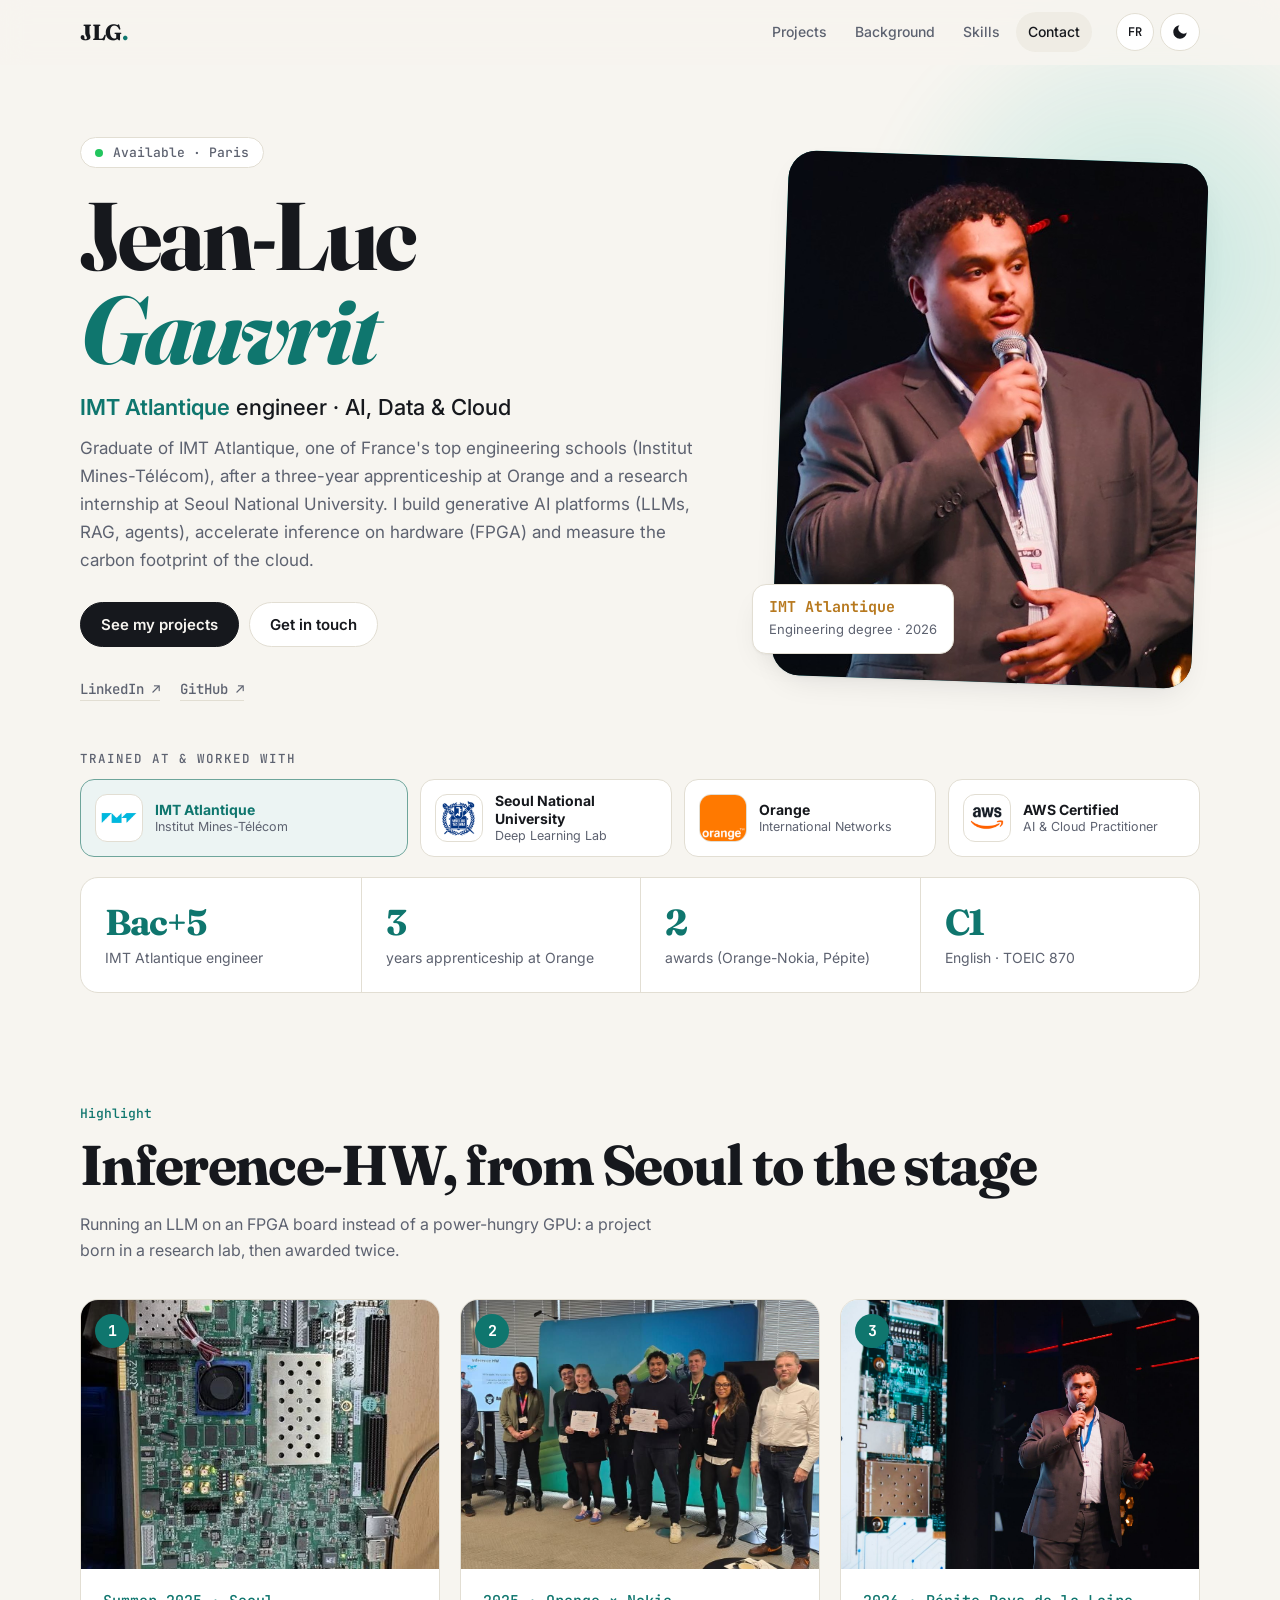
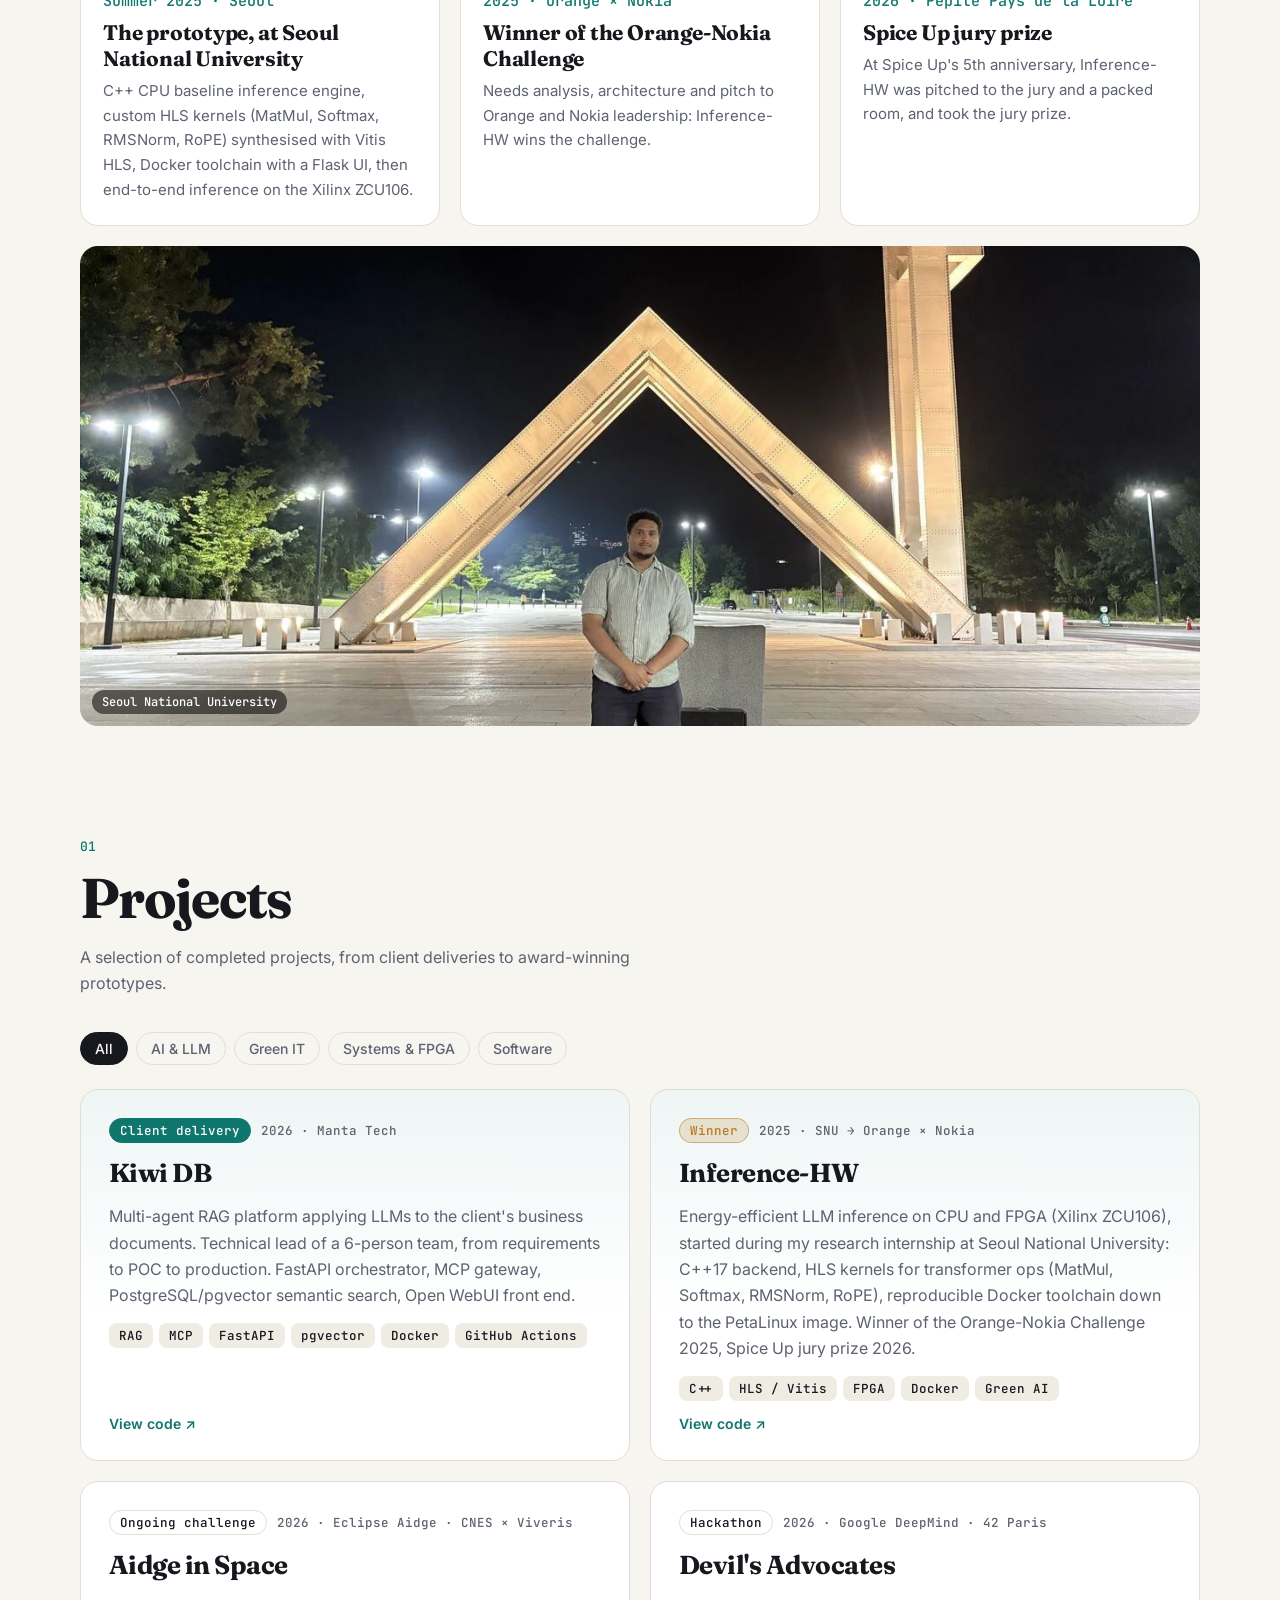
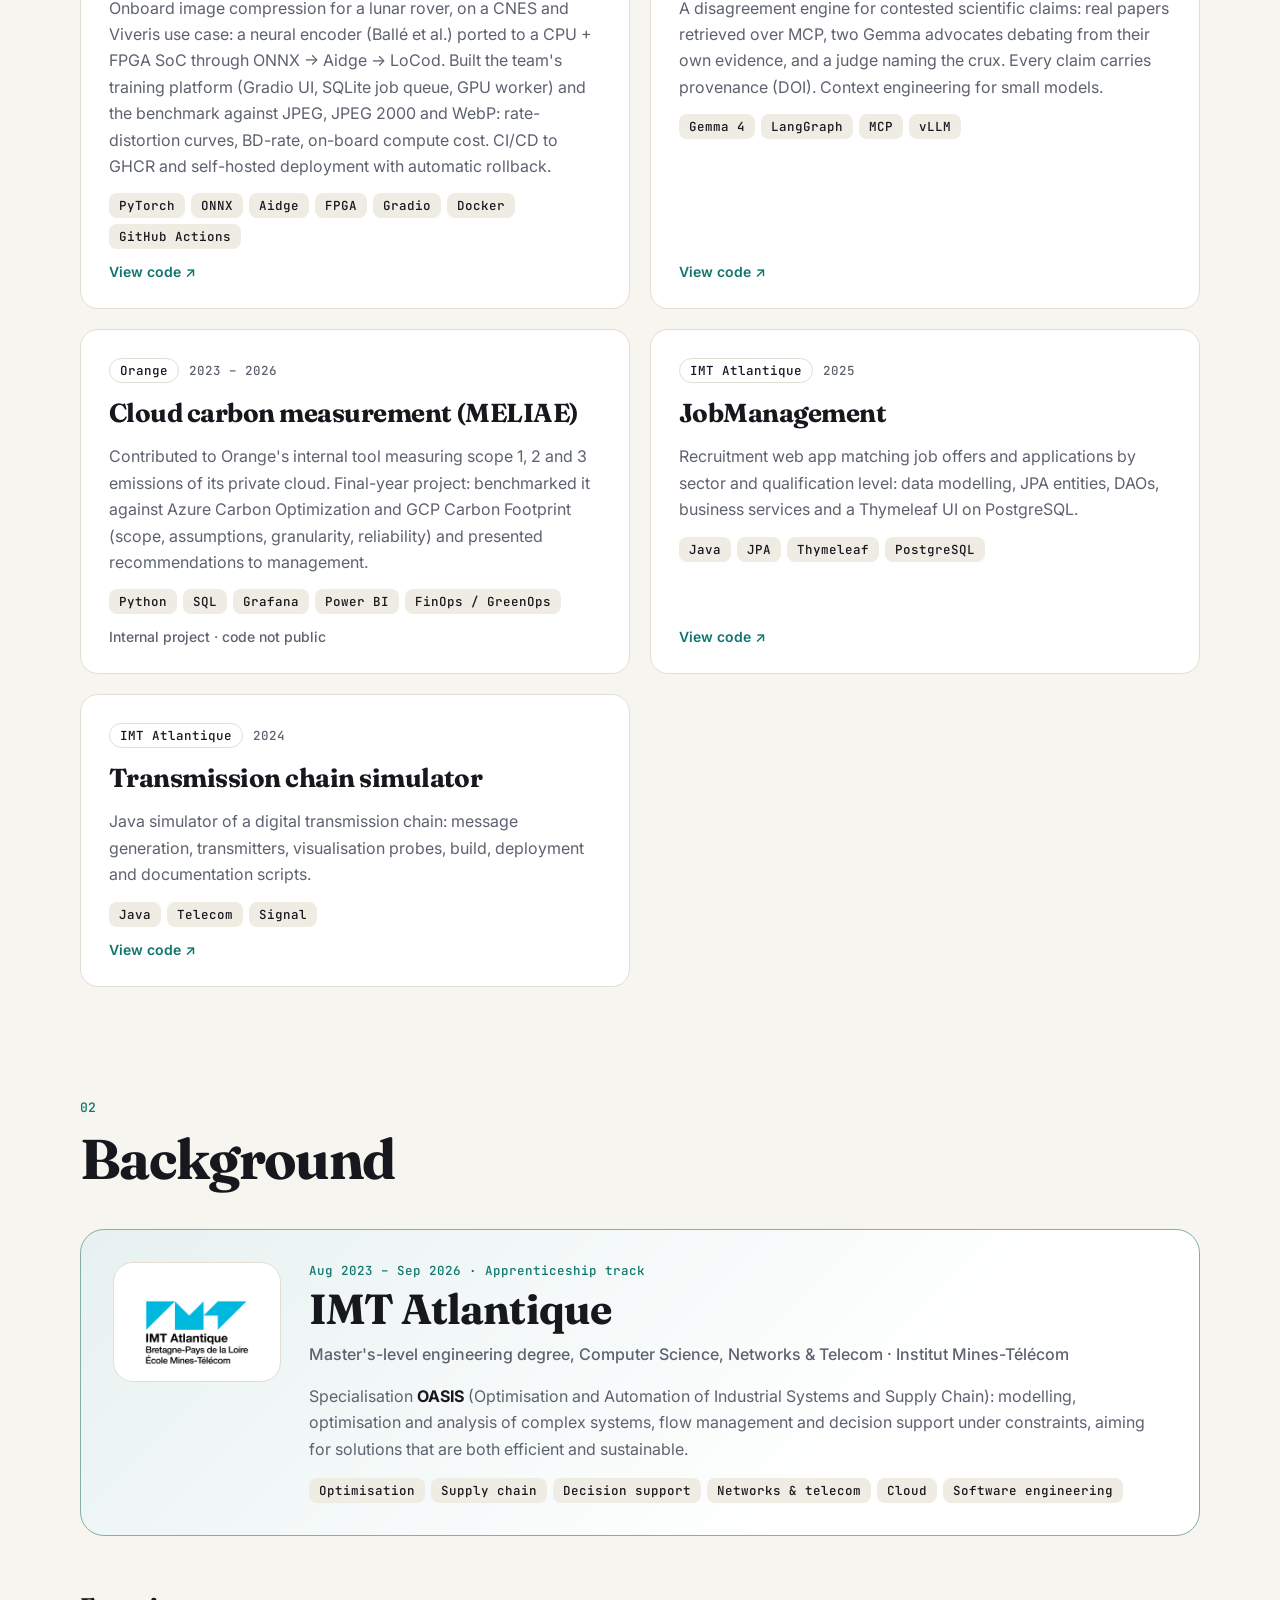
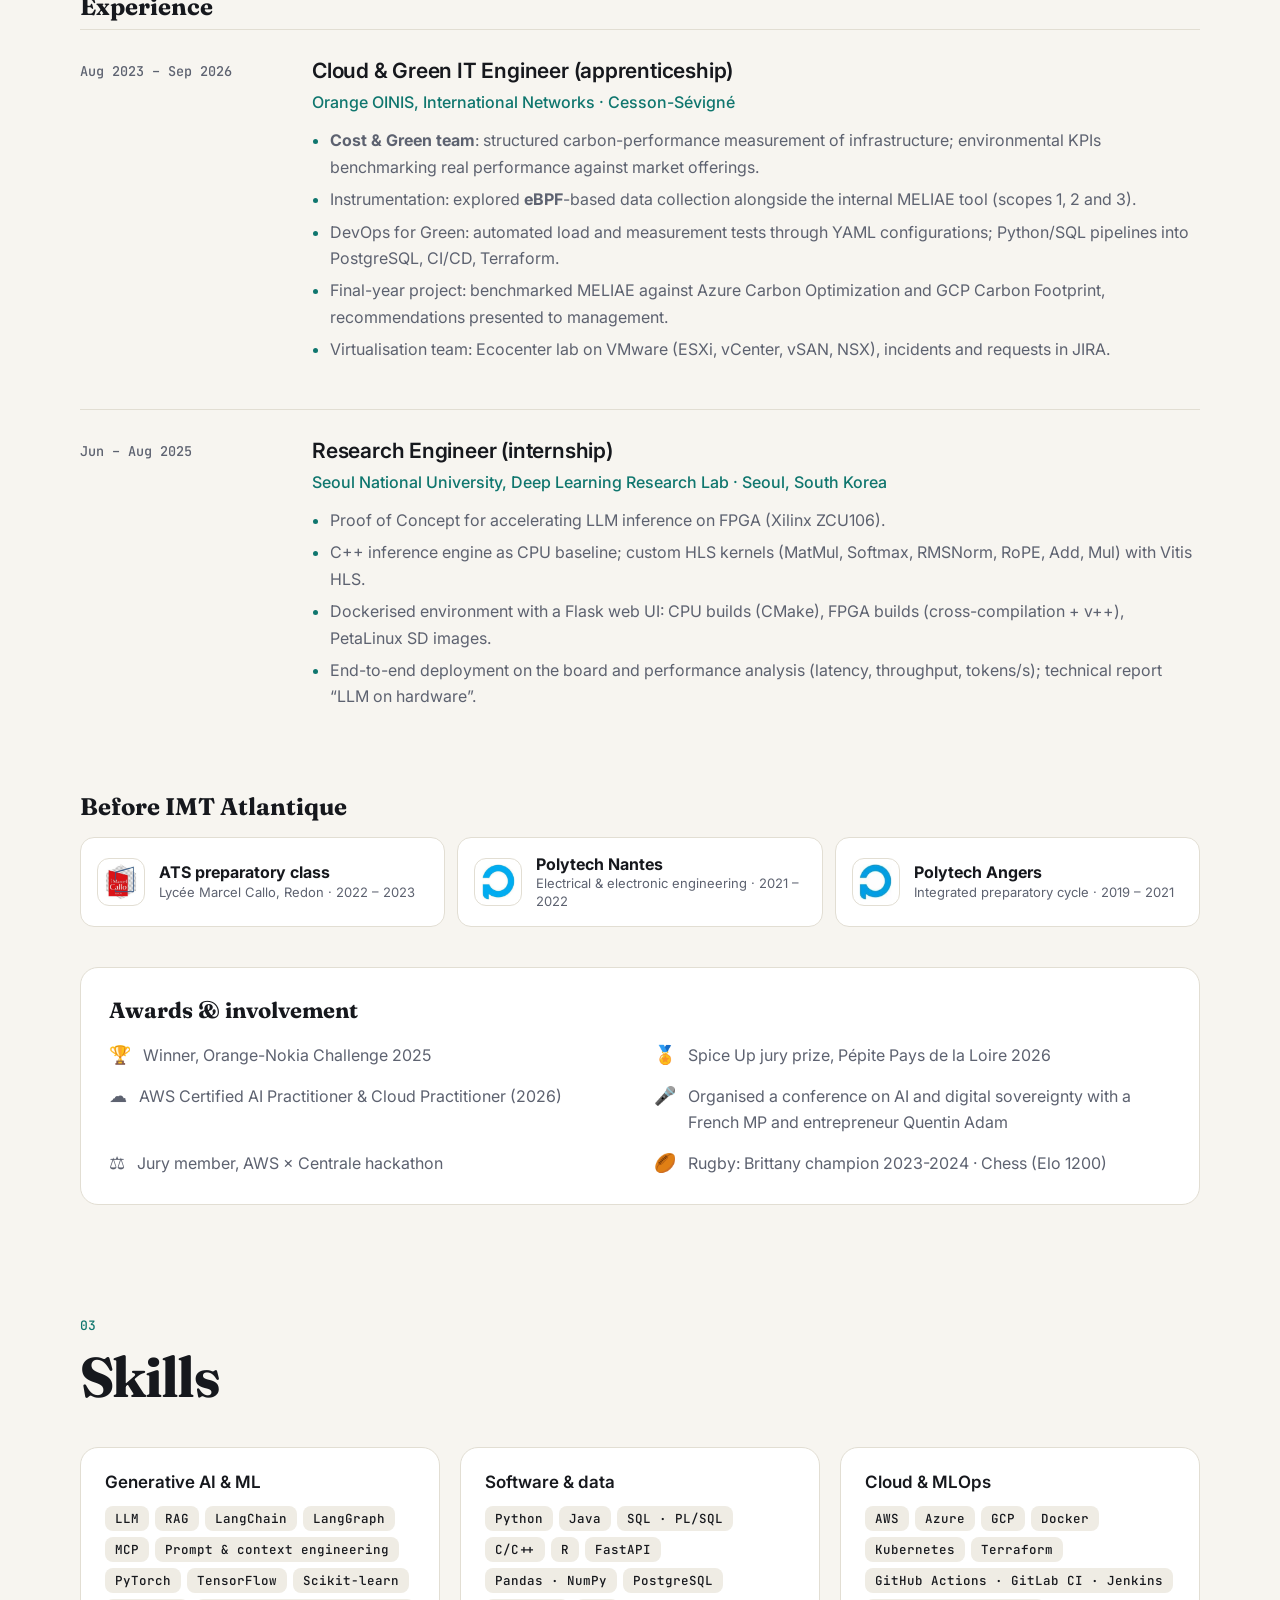
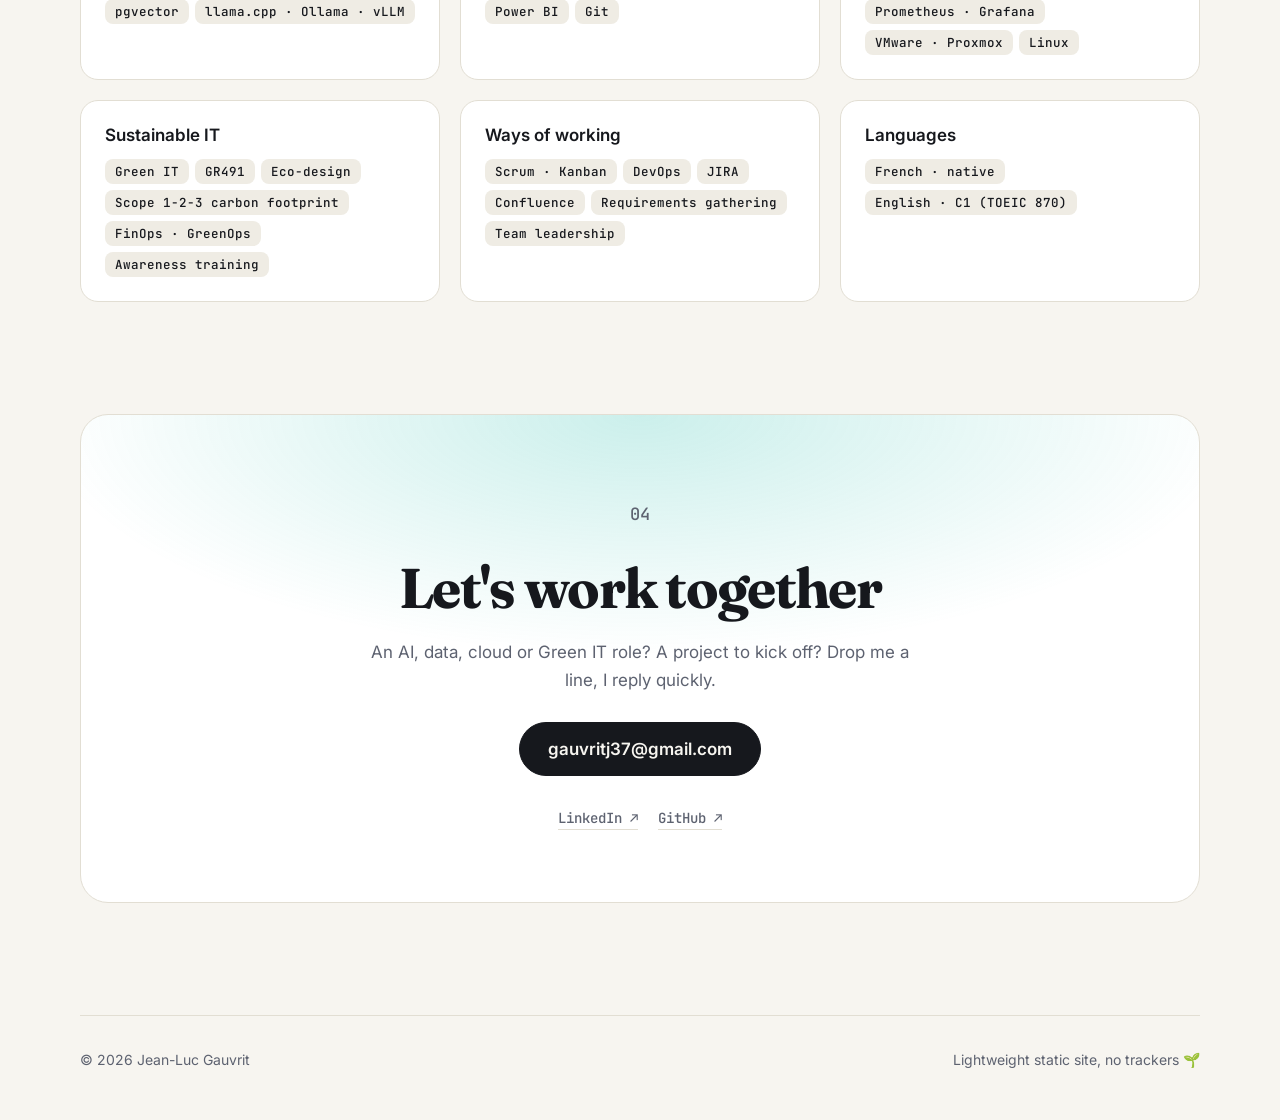
==== commit e27a5fdd: "Recadrer la photo de profil en 4:5 et forcer son rafraîchissement - Photo recadrée en portrait tête-" ====
--- a/index.html
+++ b/index.html
@@ -8,7 +8,7 @@
   <meta property="og:title" content="Jean-Luc Gauvrit · Ingénieur IA, Data & Cloud">
   <meta property="og:description" content="IA générative, data, cloud et Green IT. Projets, parcours et contact.">
   <meta property="og:type" content="website">
-  <meta property="og:image" content="https://jeanluc.gvrt.fr/assets/img/photo.jpg">
+  <meta property="og:image" content="https://jeanluc.gvrt.fr/assets/img/photo.jpg?v=2">
   <meta property="og:url" content="https://jeanluc.gvrt.fr/">
   <link rel="canonical" href="https://jeanluc.gvrt.fr/">
   <link rel="icon" href="assets/img/favicon.svg" type="image/svg+xml">
@@ -83,7 +83,7 @@
       </div>
       <figure class="hero__photo reveal">
         <div class="photo-frame">
-          <img src="assets/img/photo.jpg" alt="Portrait de Jean-Luc Gauvrit" width="520" height="640"
+          <img src="assets/img/photo.jpg?v=2" alt="Portrait de Jean-Luc Gauvrit" width="520" height="640"
                onerror="this.parentElement.classList.add('is-empty'); this.remove();">
           <span class="photo-fallback" aria-hidden="true">JLG</span>
         </div>
--- a/assets/css/style.css
+++ b/assets/css/style.css
@@ -132,7 +132,7 @@
   box-shadow: var(--shadow); transform: rotate(2deg); transition: transform .5s;
 }
 .photo-frame:hover { transform: rotate(0); }
-.photo-frame img { width: 100%; height: 100%; object-fit: cover; object-position: 50% 20%; position: relative; z-index: 1; }
+.photo-frame img { width: 100%; height: 100%; object-fit: cover; object-position: 50% 50%; position: relative; z-index: 1; }
 .photo-fallback {
   position: absolute; inset: 0; display: grid; place-items: center;
   font: 700 96px var(--serif); color: rgba(255,255,255,.9); letter-spacing: -.04em;
